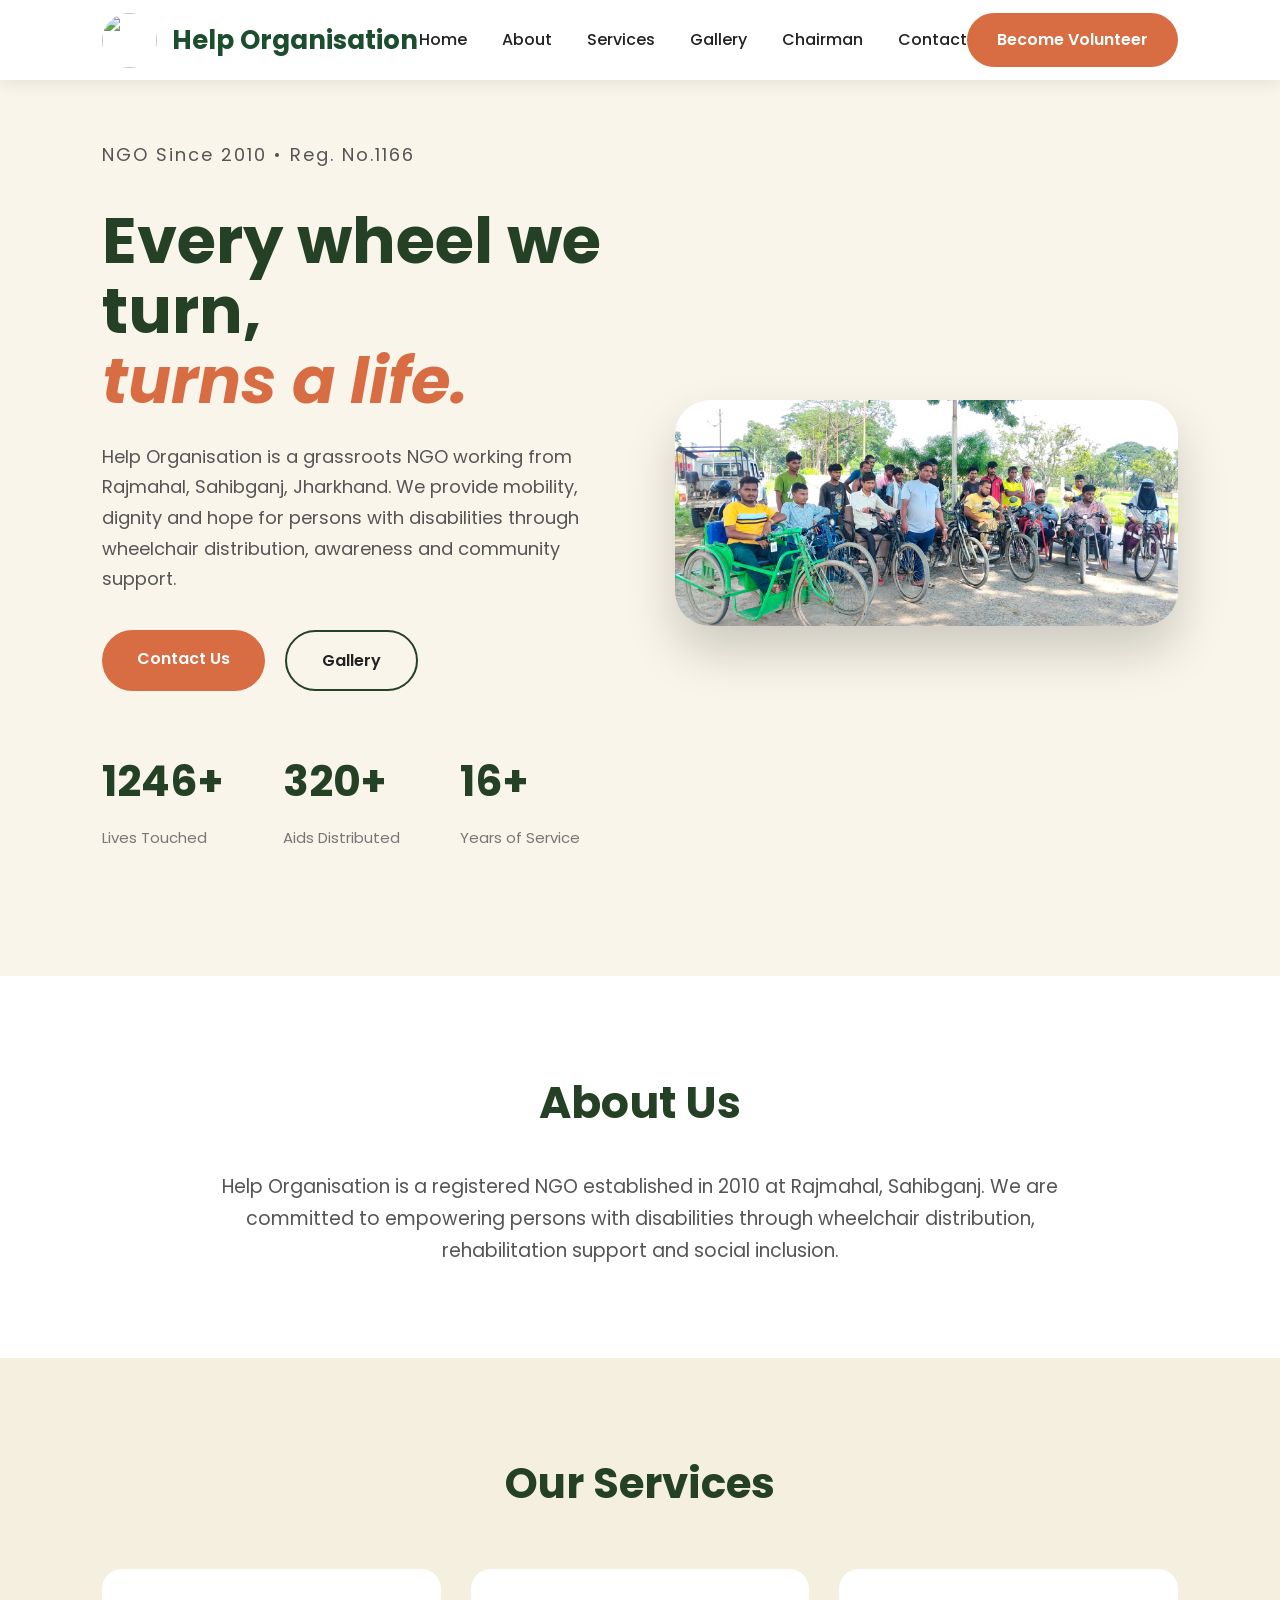
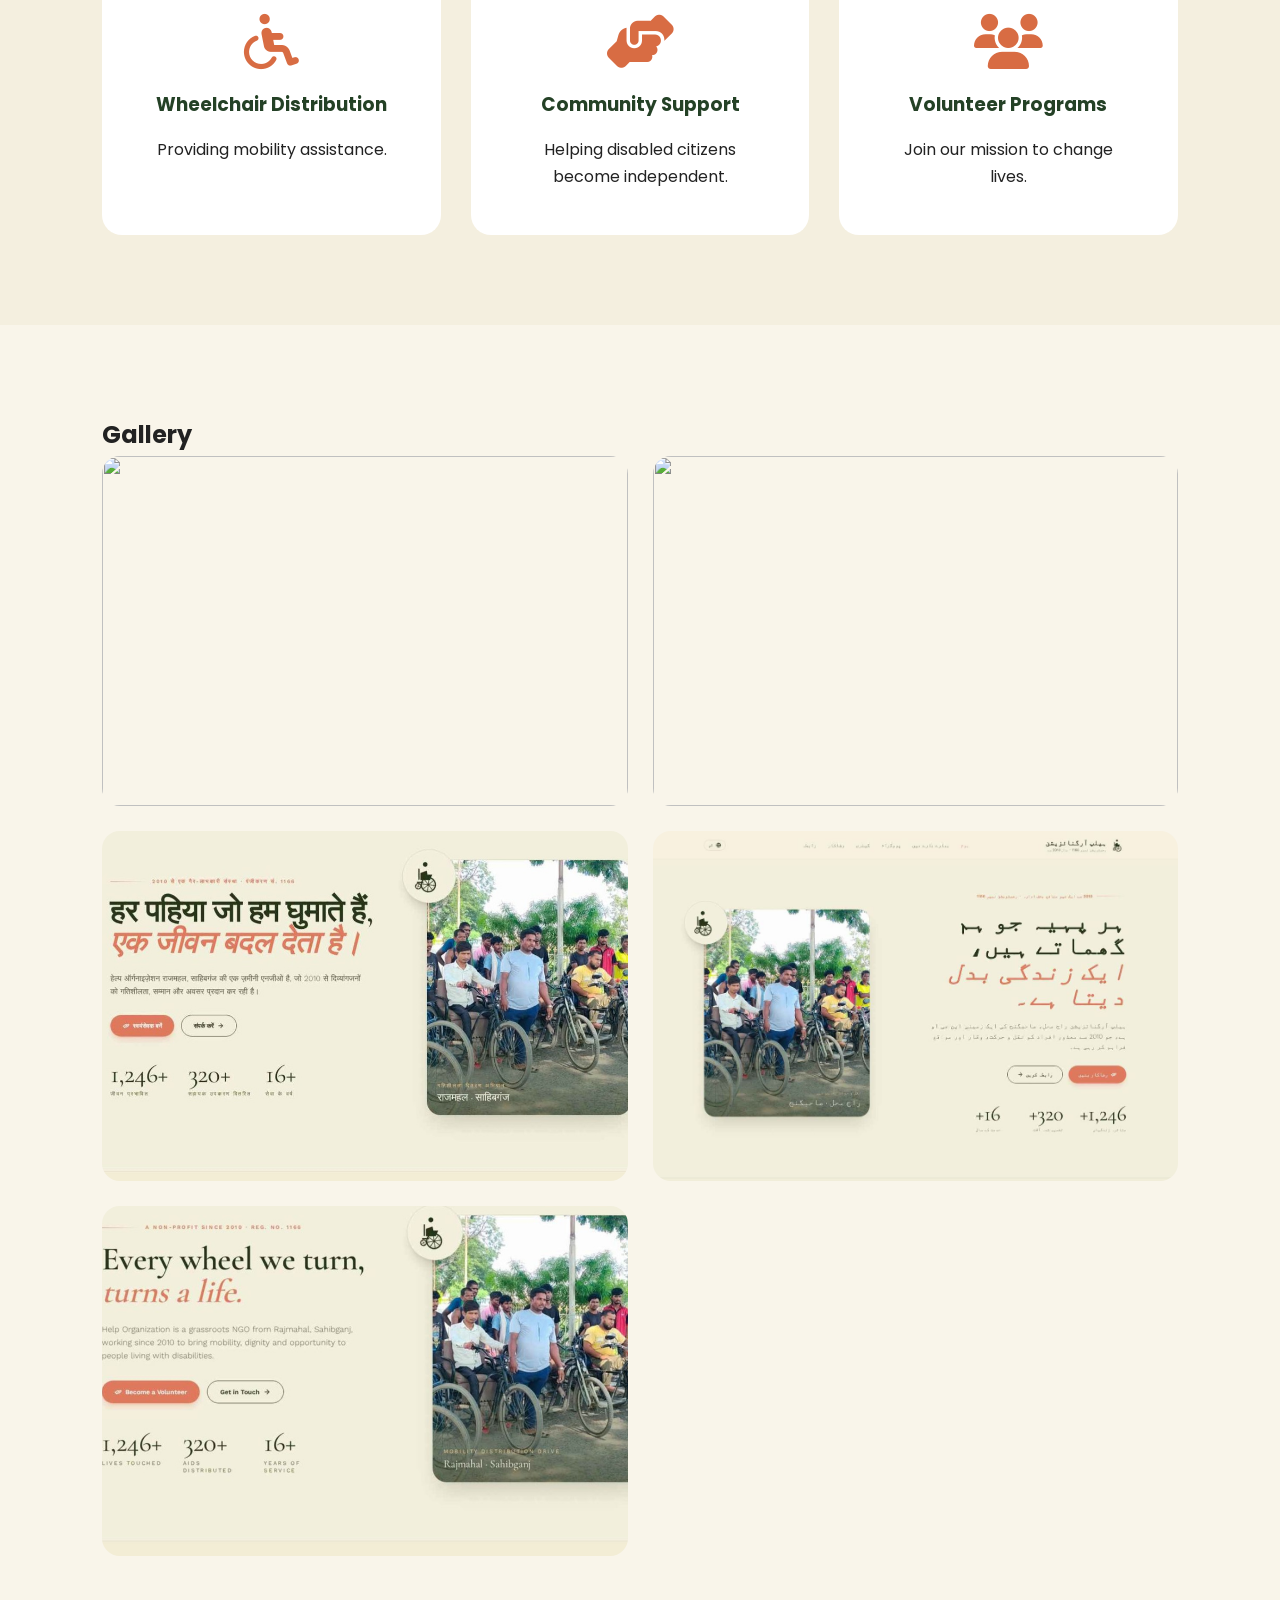
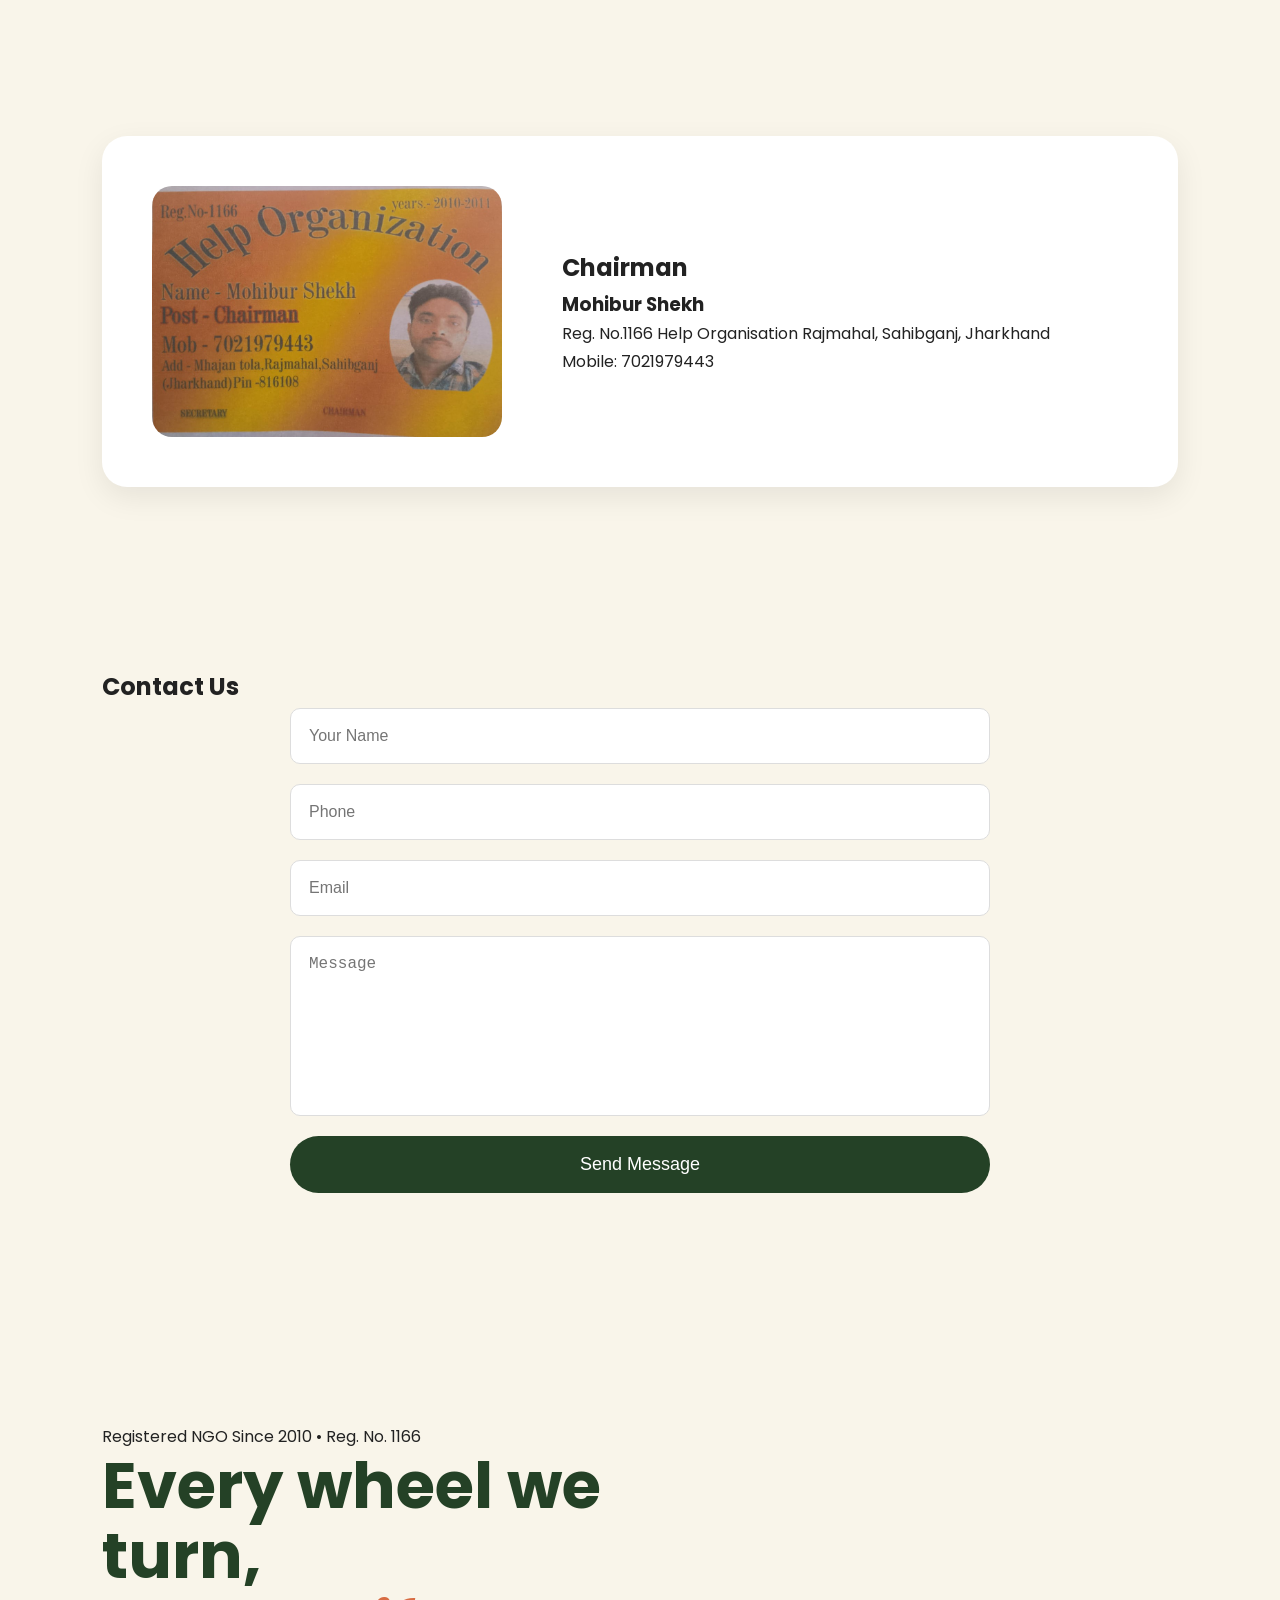
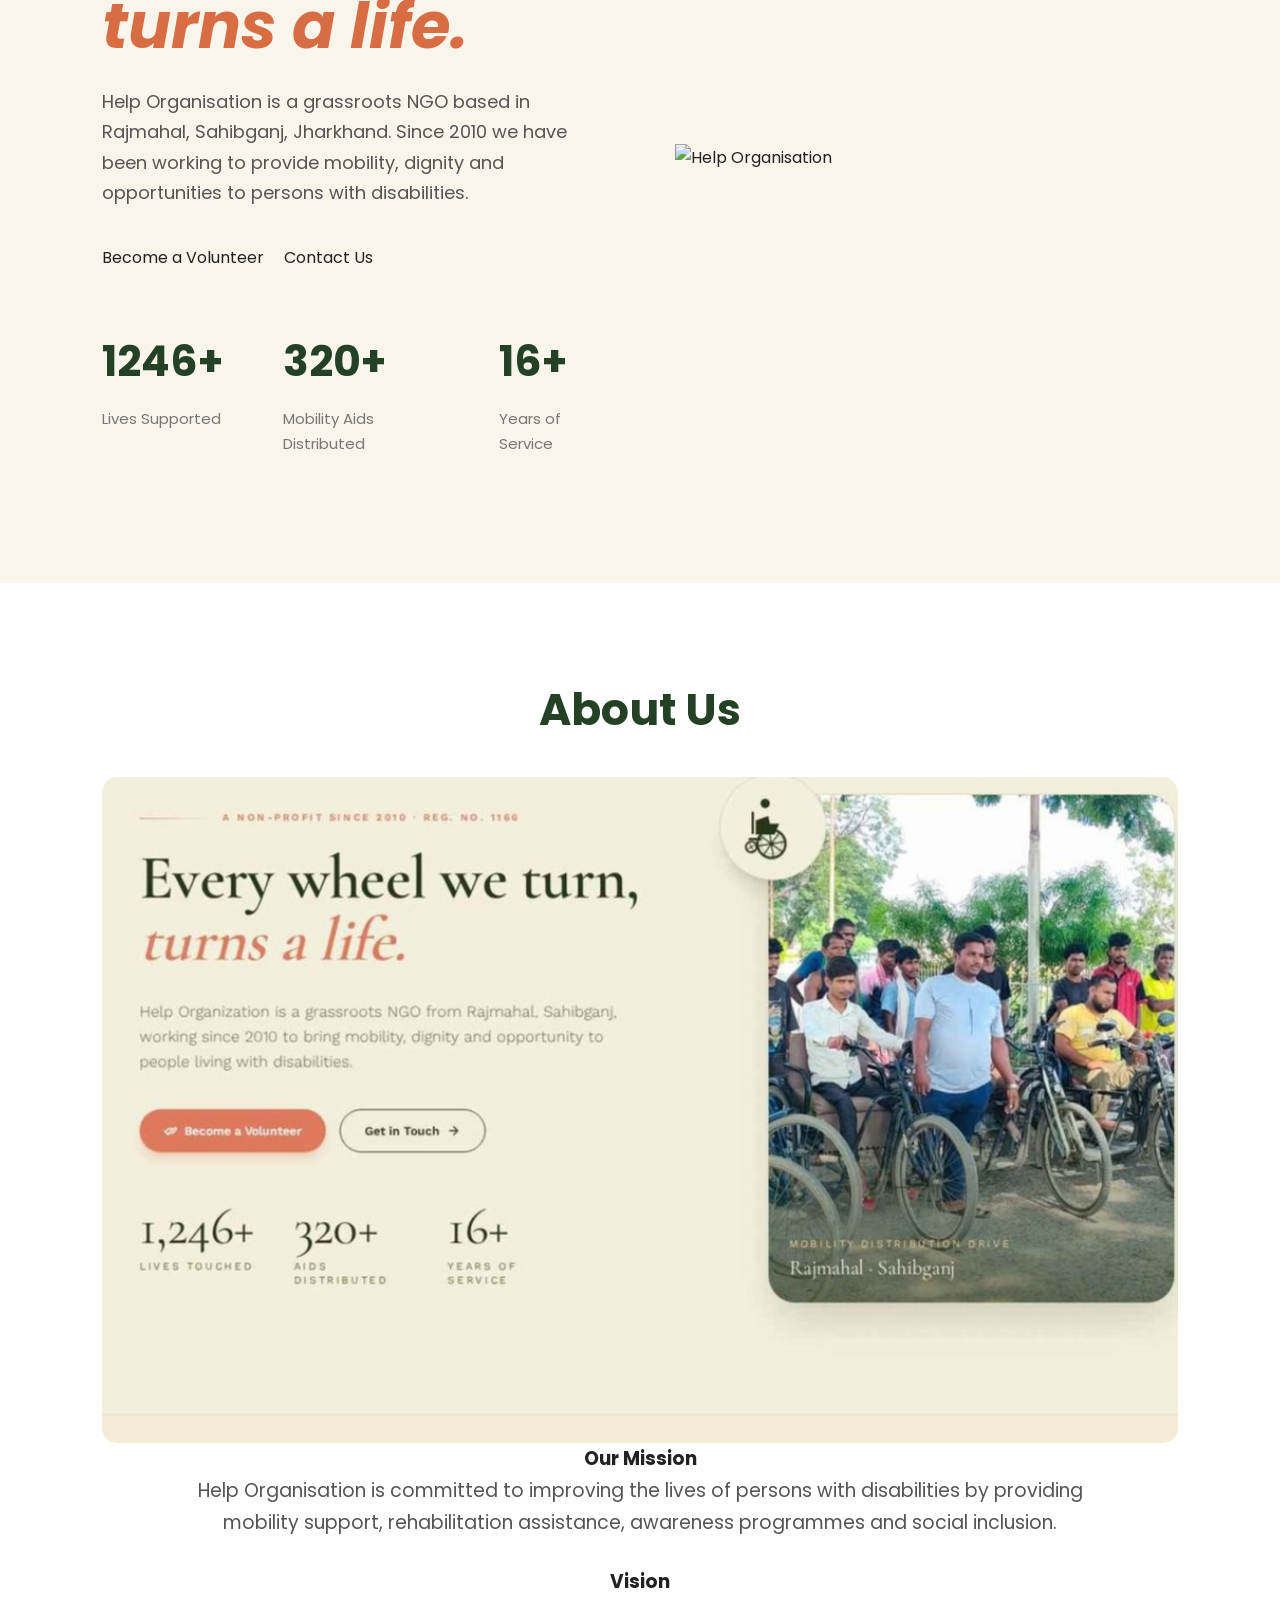
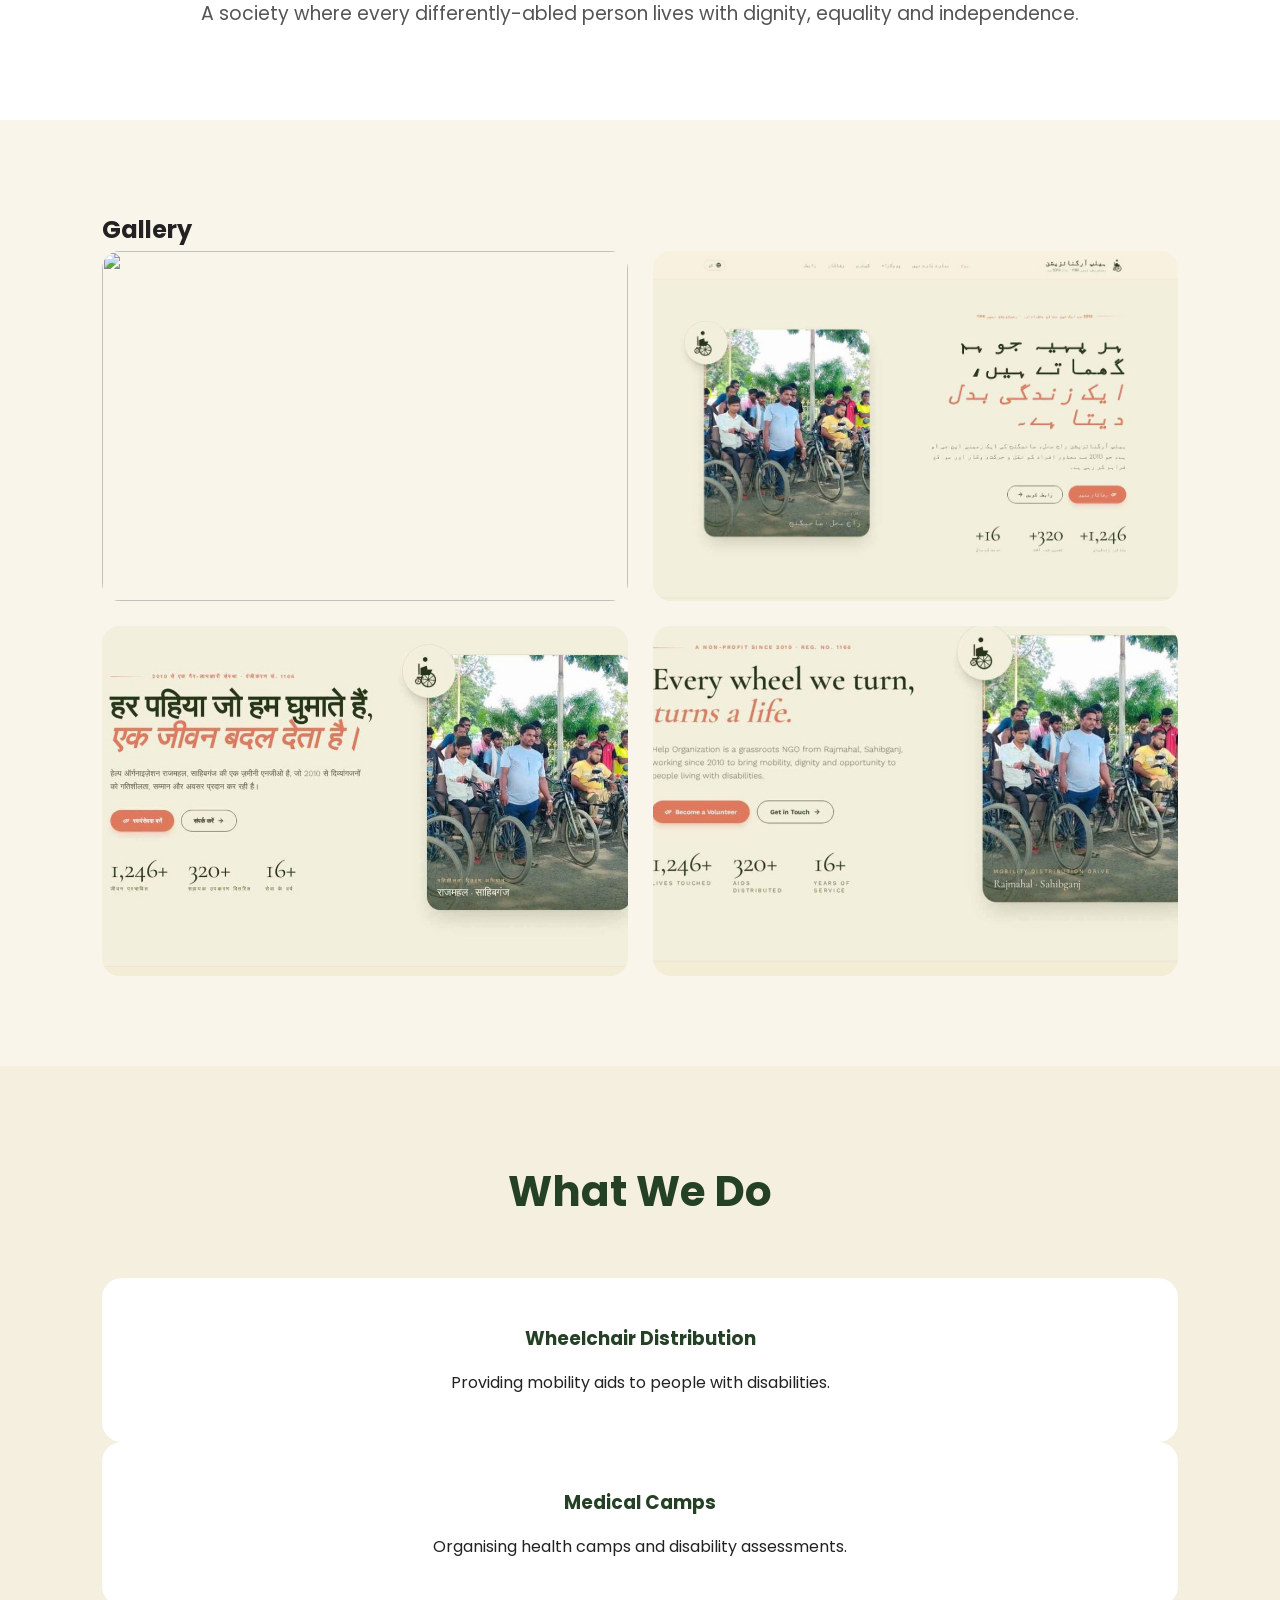
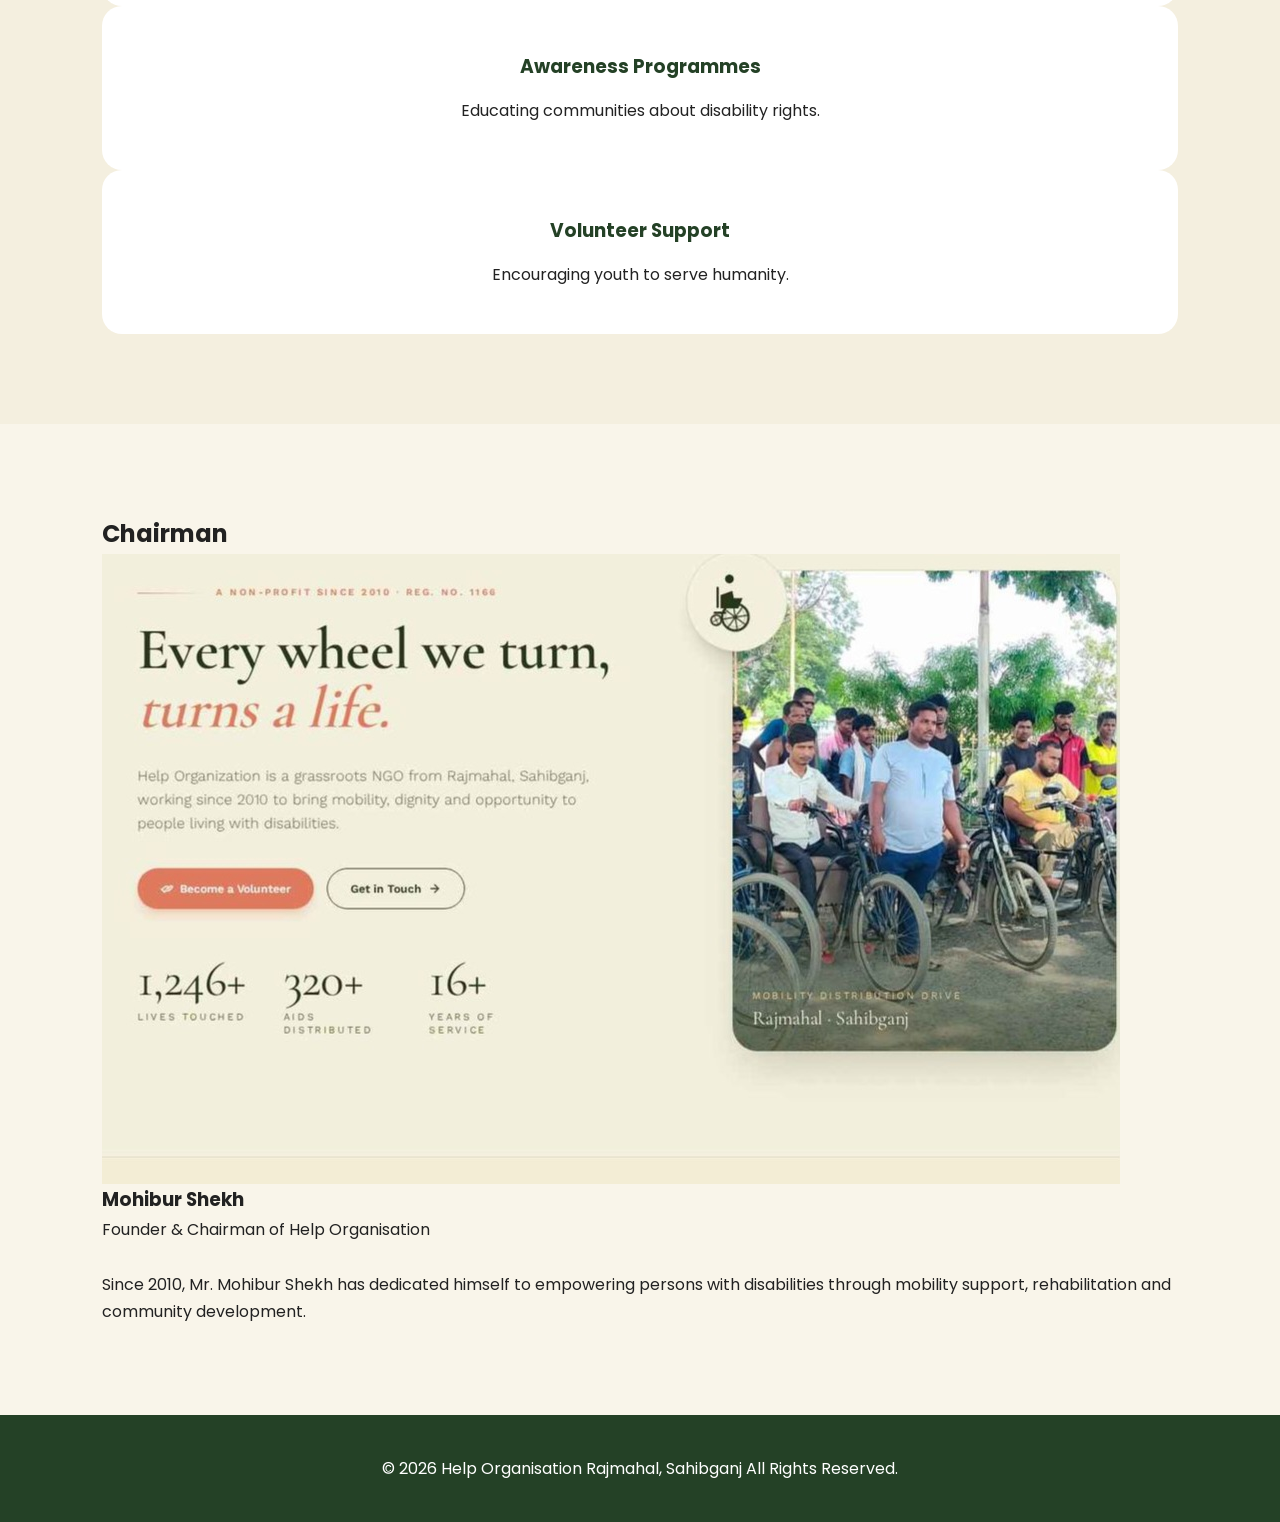
==== index.html @ b25d4f97 "Update index.html" ====
<!DOCTYPE html>
<html lang="en">
<head>
<meta charset="UTF-8">
<meta name="viewport" content="width=device-width, initial-scale=1.0">
<title>Help Organisation | Rajmahal, Sahibganj</title>

<link rel="stylesheet" href="style.css">

<link rel="preconnect" href="https://fonts.googleapis.com">
<link rel="preconnect" href="https://fonts.gstatic.com" crossorigin>

<link href="https://fonts.googleapis.com/css2?family=Poppins:wght@300;400;500;600;700;800&display=swap" rel="stylesheet">

<link rel="stylesheet"
href="https://cdnjs.cloudflare.com/ajax/libs/font-awesome/6.5.2/css/all.min.css">

</head>

<body>

<header>

<div class="logo">

<img src="logo.png">

<h2>Help <span>Organisation</span></h2>

</div>

<nav>

<a href="#home">Home</a>

<a href="#about">About</a>

<a href="#services">Services</a>

<a href="#gallery">Gallery</a>

<a href="#chairman">Chairman</a>

<a href="#contact">Contact</a>

</nav>

<a class="donate">Become Volunteer</a>

</header>

<section id="home" class="hero">

<div class="left">

<p class="small">NGO Since 2010 • Reg. No.1166</p>

<h1>

Every wheel we turn,<br>

<span>turns a life.</span>

</h1>

<p>

Help Organisation is a grassroots NGO working from Rajmahal,
Sahibganj, Jharkhand.

We provide mobility, dignity and hope for persons with disabilities
through wheelchair distribution, awareness and community support.

</p>

<div class="buttons">

<a href="#contact" class="btn1">

Contact Us

</a>

<a href="#gallery" class="btn2">

Gallery

</a>

</div>

<div class="stats">

<div>

<h2>1246+</h2>

<p>Lives Touched</p>

</div>

<div>

<h2>320+</h2>

<p>Aids Distributed</p>

</div>

<div>

<h2>16+</h2>

<p>Years of Service</p>

</div>

</div>

</div>

<div class="right">

<img src="img-20260709-0000.jpg">

</div>

</section>

<section id="about">

<h2>About Us</h2>

<p>

Help Organisation is a registered NGO established in 2010 at Rajmahal,
Sahibganj.

We are committed to empowering persons with disabilities through
wheelchair distribution, rehabilitation support and social inclusion.

</p>

</section>

<section id="services">

<h2>Our Services</h2>

<div class="cards">

<div class="card">

<i class="fa-solid fa-wheelchair"></i>

<h3>Wheelchair Distribution</h3>

<p>

Providing mobility assistance.

</p>

</div>

<div class="card">

<i class="fa-solid fa-hands-helping"></i>

<h3>Community Support</h3>

<p>

Helping disabled citizens become independent.

</p>

</div>

<div class="card">

<i class="fa-solid fa-users"></i>

<h3>Volunteer Programs</h3>

<p>

Join our mission to change lives.

</p>

</div>

</div>

</section>

<section id="gallery">

<h2>Gallery</h2>

<div class="gallery">

<img src="wheelchair.jpg">

<img src="IMG-20260709-WA0000.jpg">

<img src="image-1.png.jpg">
    
    <img src="image-2.png.jpg">

<img src="image-3.png.jpg">

</div>

</section>

<section id="chairman">

<div class="chairman-box">

<img src="img-20260709-0001.jpg">

<div>

<h2>Chairman</h2>

<h3>Mohibur Shekh</h3>

<p>

Reg. No.1166

Help Organisation

Rajmahal,

Sahibganj,

Jharkhand

</p>

<p>

Mobile:

7021979443

</p>

</div>

</div>

</section>

<section id="contact">

<h2>Contact Us</h2>

<form>

<input placeholder="Your Name">

<input placeholder="Phone">

<input placeholder="Email">

<textarea placeholder="Message"></textarea>

<button>

Send Message

</button>

</form>

</section>




</html>
    <!-- HERO -->

    <section class="hero">



        <div class="hero-text">



            <div class="badge">

                Registered NGO Since 2010 • Reg. No. 1166

            </div>



            <h1>

                Every wheel we turn,<br>

                <span>turns a life.</span>

            </h1>



            <p>

                Help Organisation is a grassroots NGO based in

                Rajmahal, Sahibganj, Jharkhand.

                Since 2010 we have been working to provide mobility,

                dignity and opportunities to persons with disabilities.

            </p>



            <div class="buttons">



                <a href="#volunteer" class="btn">

                    Become a Volunteer

                </a>



                <a href="#contact" class="btn outline">

                    Contact Us

                </a>



            </div>



            <div class="stats">



                <div class="stat">

                    <h2>1246+</h2>

                    <p>Lives Supported</p>

                </div>



                <div class="stat">

                    <h2>320+</h2>

                    <p>Mobility Aids Distributed</p>

                </div>



                <div class="stat">

                    <h2>16+</h2>

                    <p>Years of Service</p>

                </div>



            </div>



        </div>



        <div class="hero-image">



            <img src="img-20260709-00001.jpg"

                 alt="Help Organisation">



        </div>



    </section>





    <!-- ABOUT -->



    <section id="about" class="section">



        <h2 class="section-title">About Us</h2>



        <div class="about-grid">



            <div>



                <img src="image-3.png.jpg"

                     alt="Chairman"

                     style="width:100%;border-radius:15px;">



            </div>



            <div>



                <h3>Our Mission</h3>



                <p>



                    Help Organisation is committed to improving the lives

                    of persons with disabilities by providing mobility

                    support, rehabilitation assistance, awareness

                    programmes and social inclusion.



                </p>



                <br>



                <h3>Vision</h3>



                <p>



                    A society where every differently-abled person lives

                    with dignity, equality and independence.



                </p>



            </div>



        </div>



    </section>





    <!-- GALLERY -->



    <section id="gallery" class="section">



        <h2 class="section-title">

            Gallery

        </h2>



        <div class="gallery">



            <img src="img-20260709-00001.jpg">



            <img src="image-2.png.jpg">



            <img src="image-1.png.jpg">



            <img src="image-3.png.jpg">



        </div>



    </section>





    <!-- SERVICES -->



    <section id="services" class="section services">



        <h2 class="section-title">

            What We Do

        </h2>



        <div class="service-grid">



            <div class="card">



                <h3>Wheelchair Distribution</h3>



                <p>

                    Providing mobility aids to people with disabilities.

                </p>



            </div>



            <div class="card">



                <h3>Medical Camps</h3>



                <p>

                    Organising health camps and disability assessments.

                </p>



            </div>



            <div class="card">



                <h3>Awareness Programmes</h3>



                <p>

                    Educating communities about disability rights.

                </p>



            </div>



            <div class="card">



                <h3>Volunteer Support</h3>



                <p>

                    Encouraging youth to serve humanity.

                </p>



            </div>



        </div>



    </section>





    <!-- CHAIRMAN -->



    <section class="section">



        <h2 class="section-title">

            Chairman

        </h2>



        <div class="chairman">



            <img src="image-3.png.jpg">



            <div>



                <h3>

                    Mohibur Shekh

                </h3>



                <p>



                    Founder & Chairman of Help Organisation



                </p>



                <br>



                <p>



                    Since 2010, Mr. Mohibur Shekh has dedicated himself

                    to empowering persons with disabilities through

                    mobility support, rehabilitation and community

                    development.



                </p>



            </div>



        </div>



      </section>

<footer>

<p>

© 2026 Help Organisation

Rajmahal, Sahibganj

All Rights Reserved.

</p>

</footer>

<script src="script.js"></script>

</body>

</html>
---- style.css ----
/*==============================
HELP ORGANISATION
Responsive NGO Website
===============================*/

*{
margin:0;
padding:0;
box-sizing:border-box;
scroll-behavior:smooth;
}

body{
font-family:'Poppins',sans-serif;
background:#f9f5ea;
color:#222;
line-height:1.7;
overflow-x:hidden;
}

img{
max-width:100%;
display:block;
}

a{
text-decoration:none;
color:inherit;
}

section{
padding:90px 8%;
}

header{
position:fixed;
top:0;
left:0;
width:100%;
height:80px;
background:#fff;
display:flex;
justify-content:space-between;
align-items:center;
padding:0 8%;
box-shadow:0 4px 20px rgba(0,0,0,.08);
z-index:999;
}

.logo{
display:flex;
align-items:center;
gap:15px;
}

.logo img{
width:55px;
height:55px;
border-radius:50%;
}

.logo h2{
font-size:26px;
color:#1d4d2f;
font-weight:700;
}

nav{
display:flex;
gap:35px;
}

nav a{
font-weight:500;
transition:.3s;
}

nav a:hover{
color:#d86c43;
}

.donate{
background:#d86c43;
padding:13px 30px;
border-radius:50px;
color:white;
font-weight:600;
cursor:pointer;
transition:.3s;
}

.donate:hover{
transform:translateY(-3px);
box-shadow:0 10px 25px rgba(216,108,67,.35);
}

.hero{
padding-top:140px;
display:grid;
grid-template-columns:1fr 1fr;
align-items:center;
gap:70px;
min-height:100vh;
}

.small{
color:#8c6c3c;
letter-spacing:2px;
font-size:13px;
margin-bottom:20px;
}

.hero h1{
font-size:64px;
line-height:1.1;
color:#244126;
margin-bottom:25px;
}

.hero h1 span{
color:#d86c43;
font-style:italic;
}

.hero p{
font-size:18px;
color:#555;
margin-bottom:35px;
}

.buttons{
display:flex;
gap:20px;
margin-bottom:55px;
}

.btn1{
background:#d86c43;
padding:15px 35px;
color:white;
border-radius:50px;
font-weight:600;
transition:.3s;
}

.btn2{
padding:15px 35px;
border:2px solid #244126;
border-radius:50px;
font-weight:600;
transition:.3s;
}

.btn1:hover,
.btn2:hover{
transform:translateY(-4px);
}

.stats{
display:flex;
gap:60px;
}

.stats h2{
font-size:42px;
color:#244126;
}

.stats p{
font-size:15px;
margin-top:8px;
color:#777;
}

.right img{
width:100%;
border-radius:35px;
box-shadow:0 25px 50px rgba(0,0,0,.18);
}

#about{
background:white;
text-align:center;
}

#about h2{
font-size:44px;
margin-bottom:30px;
color:#244126;
}

#about p{
max-width:900px;
margin:auto;
font-size:19px;
color:#555;
}

#services{
background:#f4efdf;
}

#services h2{
text-align:center;
font-size:42px;
margin-bottom:50px;
color:#244126;
}

.cards{
display:grid;
grid-template-columns:repeat(3,1fr);
gap:30px;
}

.card{
background:white;
padding:45px;
border-radius:20px;
text-align:center;
transition:.4s;
}

.card:hover{
transform:translateY(-10px);
box-shadow:0 20px 40px rgba(0,0,0,.1);
}

.card i{
font-size:55px;
color:#d86c43;
margin-bottom:20px;
}

.card h3{
margin-bottom:15px;
color:#244126;
}

.gallery{
display:grid;
grid-template-columns:repeat(2,1fr);
gap:25px;
}

.gallery img{
width:100%;
height:350px;
object-fit:cover;
border-radius:18px;
transition:.4s;
cursor:pointer;
}

.gallery img:hover{
transform:scale(1.04);
}

.chairman-box{
display:grid;
grid-template-columns:350px 1fr;
gap:60px;
align-items:center;
background:white;
padding:50px;
border-radius:25px;
box-shadow:0 10px 30px rgba(0,0,0,.08);
}

.chairman-box img{
border-radius:20px;
}

form{
max-width:700px;
margin:auto;
display:flex;
flex-direction:column;
gap:20px;
}

input,
textarea{
padding:18px;
border:1px solid #ddd;
border-radius:10px;
font-size:16px;
}

textarea{
height:180px;
resize:none;
}

button{
padding:18px;
background:#244126;
color:white;
border:none;
border-radius:50px;
font-size:18px;
cursor:pointer;
transition:.3s;
}

button:hover{
background:#d86c43;
}

footer{
background:#244126;
padding:40px;
text-align:center;
color:white;
}
/* ==========================================

   RESPONSIVE DESIGN

========================================== */



/* Large Desktop */

@media (min-width:1400px){



.hero,

.section{

max-width:1400px;

margin:auto;

}



.hero h1{

font-size:72px;

}



.gallery{

grid-template-columns:repeat(4,1fr);

}



}



/* Laptop */



@media (max-width:1200px){



header{

padding:0 5%;

}



section{

padding:80px 5%;

}



.hero{

grid-template-columns:1fr 1fr;

gap:40px;

}



.hero h1{

font-size:52px;

}



.cards{

grid-template-columns:repeat(2,1fr);

}



.gallery{

grid-template-columns:repeat(2,1fr);

}



.stats{

gap:35px;

}



}



/* Tablet */



@media (max-width:992px){



header{

padding:15px 30px;

flex-wrap:wrap;

height:auto;

}



nav{

width:100%;

justify-content:center;

margin-top:15px;

display:flex;

flex-wrap:wrap;

gap:20px;

}



.hero{

grid-template-columns:1fr;

text-align:center;

padding-top:180px;

}



.buttons{

justify-content:center;

}



.stats{

justify-content:center;

flex-wrap:wrap;

}



.right img{

max-width:650px;

margin:auto;

}



.cards{

grid-template-columns:repeat(2,1fr);

}



.gallery{

grid-template-columns:repeat(2,1fr);

}



.chairman-box{

grid-template-columns:1fr;

text-align:center;

}



.chairman-box img{

width:300px;

margin:auto;

}



}



/* Mobile */



@media (max-width:768px){



.logo h2{

font-size:22px;

}



nav{

display:none;

}



.hero{

padding-top:120px;

}



.hero h1{

font-size:40px;

}



.hero p{

font-size:16px;

}



.buttons{

flex-direction:column;

}



.btn1,

.btn2{

width:100%;

text-align:center;

}



.stats{

flex-direction:column;

align-items:center;

gap:30px;

}



.cards{

grid-template-columns:1fr;

}



.gallery{

grid-template-columns:1fr;

}



.gallery img{

height:250px;

}



section{

padding:70px 20px;

}



#about h2,

#services h2,

#gallery h2,

#contact h2{

font-size:34px;

}



.card{

padding:30px;

}



}



/* Small Phones */



@media (max-width:480px){



.hero h1{

font-size:32px;

}



.logo img{

width:45px;

height:45px;

}



.logo h2{

font-size:18px;

}



.stats h2{

font-size:34px;

}



.card{

padding:25px;

}



.gallery img{

height:220px;

}



button{

font-size:16px;

padding:15px;

}



input,

textarea{

font-size:15px;

padding:15px;

}



footer{

font-size:14px;

}



}



/* Animations */



.card,

.gallery img,

.btn1,

.btn2,

button{



transition:all .35s ease;



}



.card:hover{



transform:translateY(-10px);



}



.gallery img:hover{



transform:scale(1.05);



box-shadow:0 15px 35px rgba(0,0,0,.2);



}



.btn1:hover,

.btn2:hover,

button:hover{



transform:translateY(-3px);



}



/* Smooth Fade */



.fade{



animation:fadeUp 1s ease;



}



@keyframes fadeUp{



0%{



opacity:0;



transform:translateY(40px);



}



100%{



opacity:1;



transform:translateY(0);



}



}



/* Scrollbar */



::-webkit-scrollbar{



width:10px;



}



::-webkit-scrollbar-thumb{



background:#d86c43;



border-radius:20px;



}



::-webkit-scrollbar-track{



background:#f5f5f5;



}
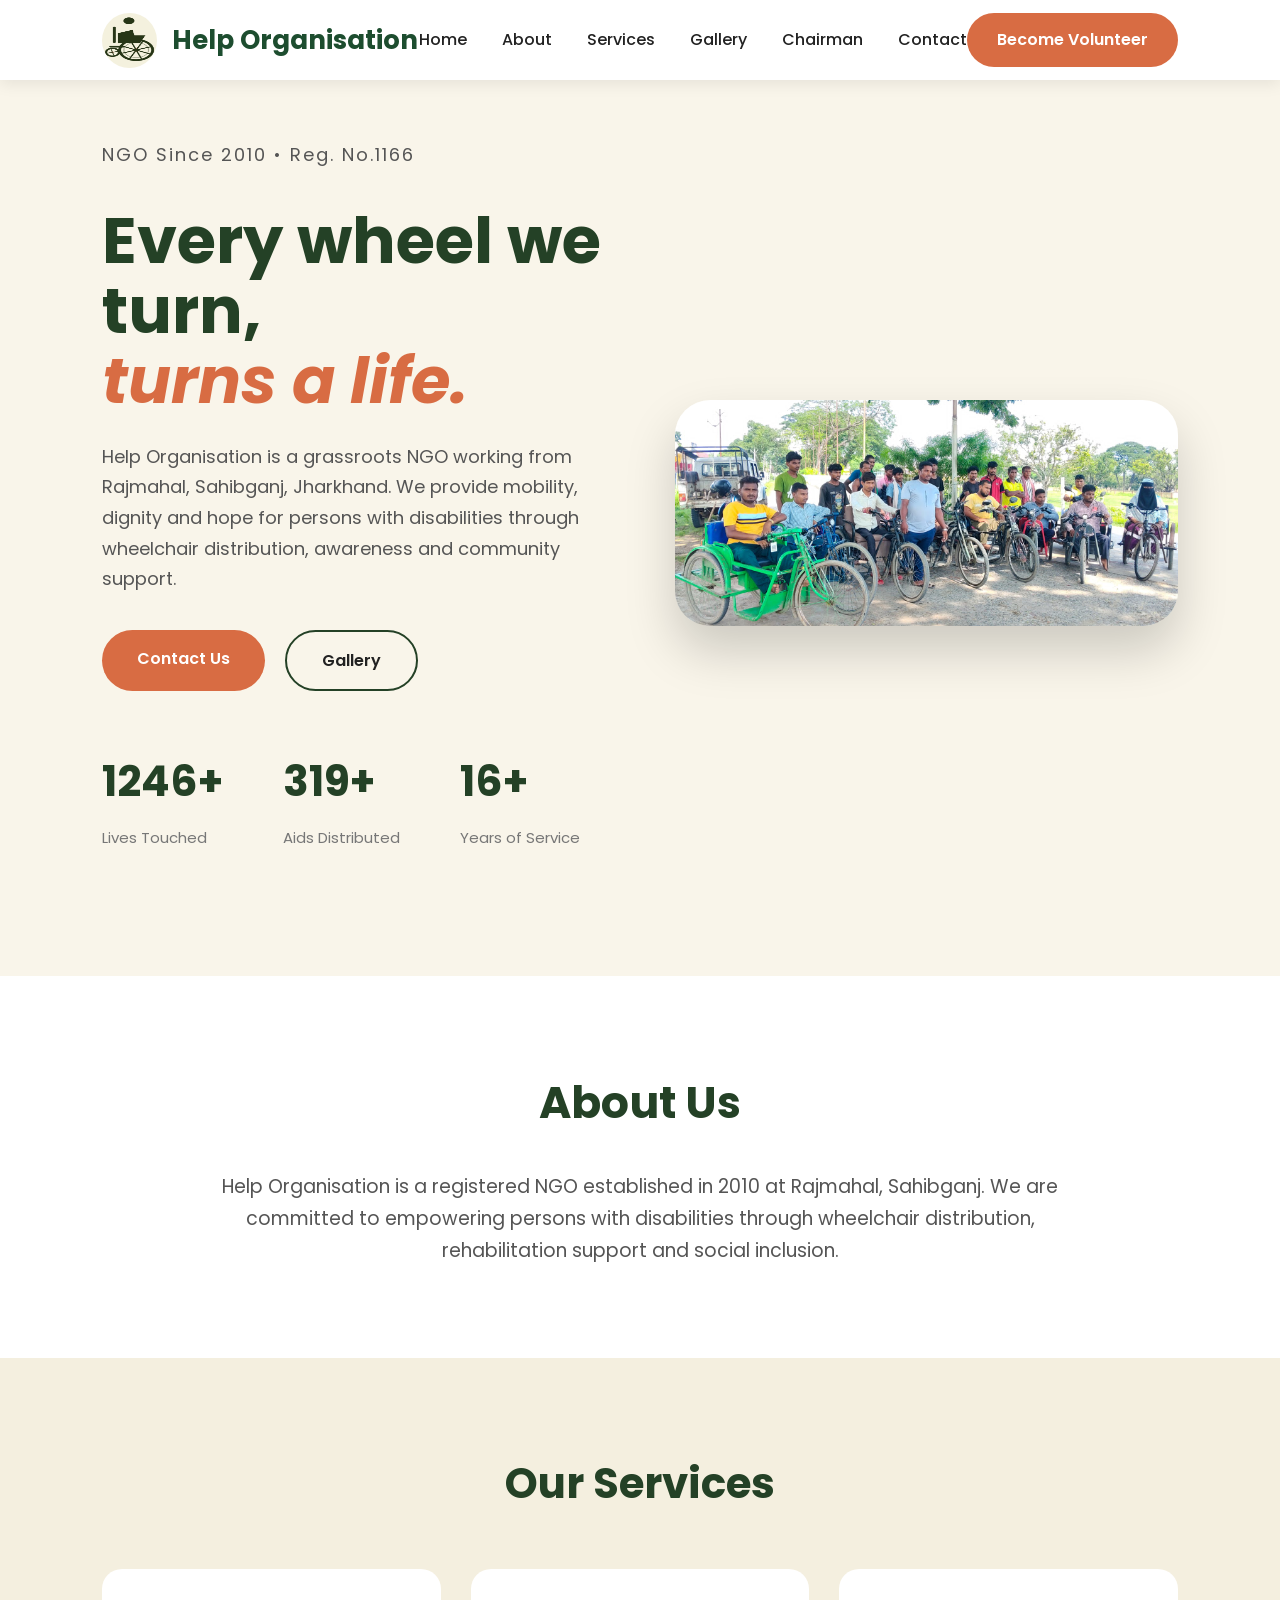
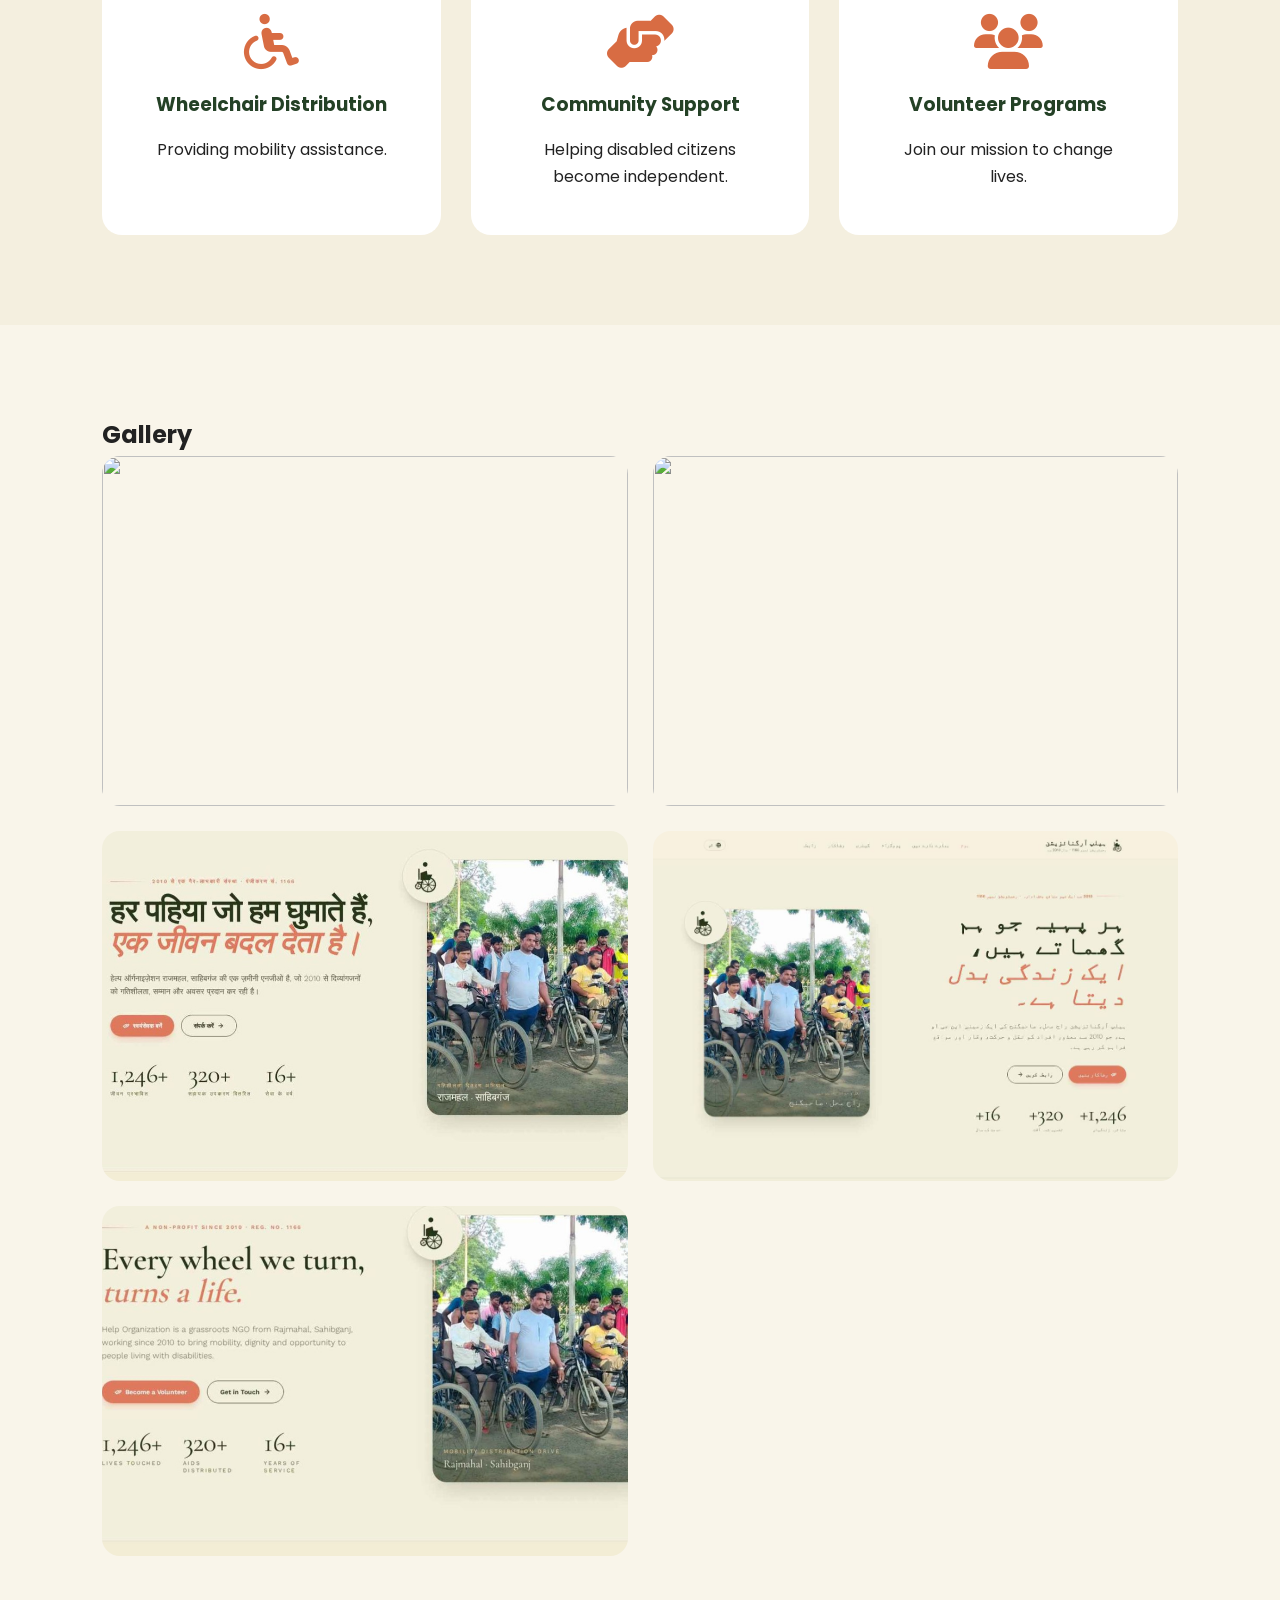
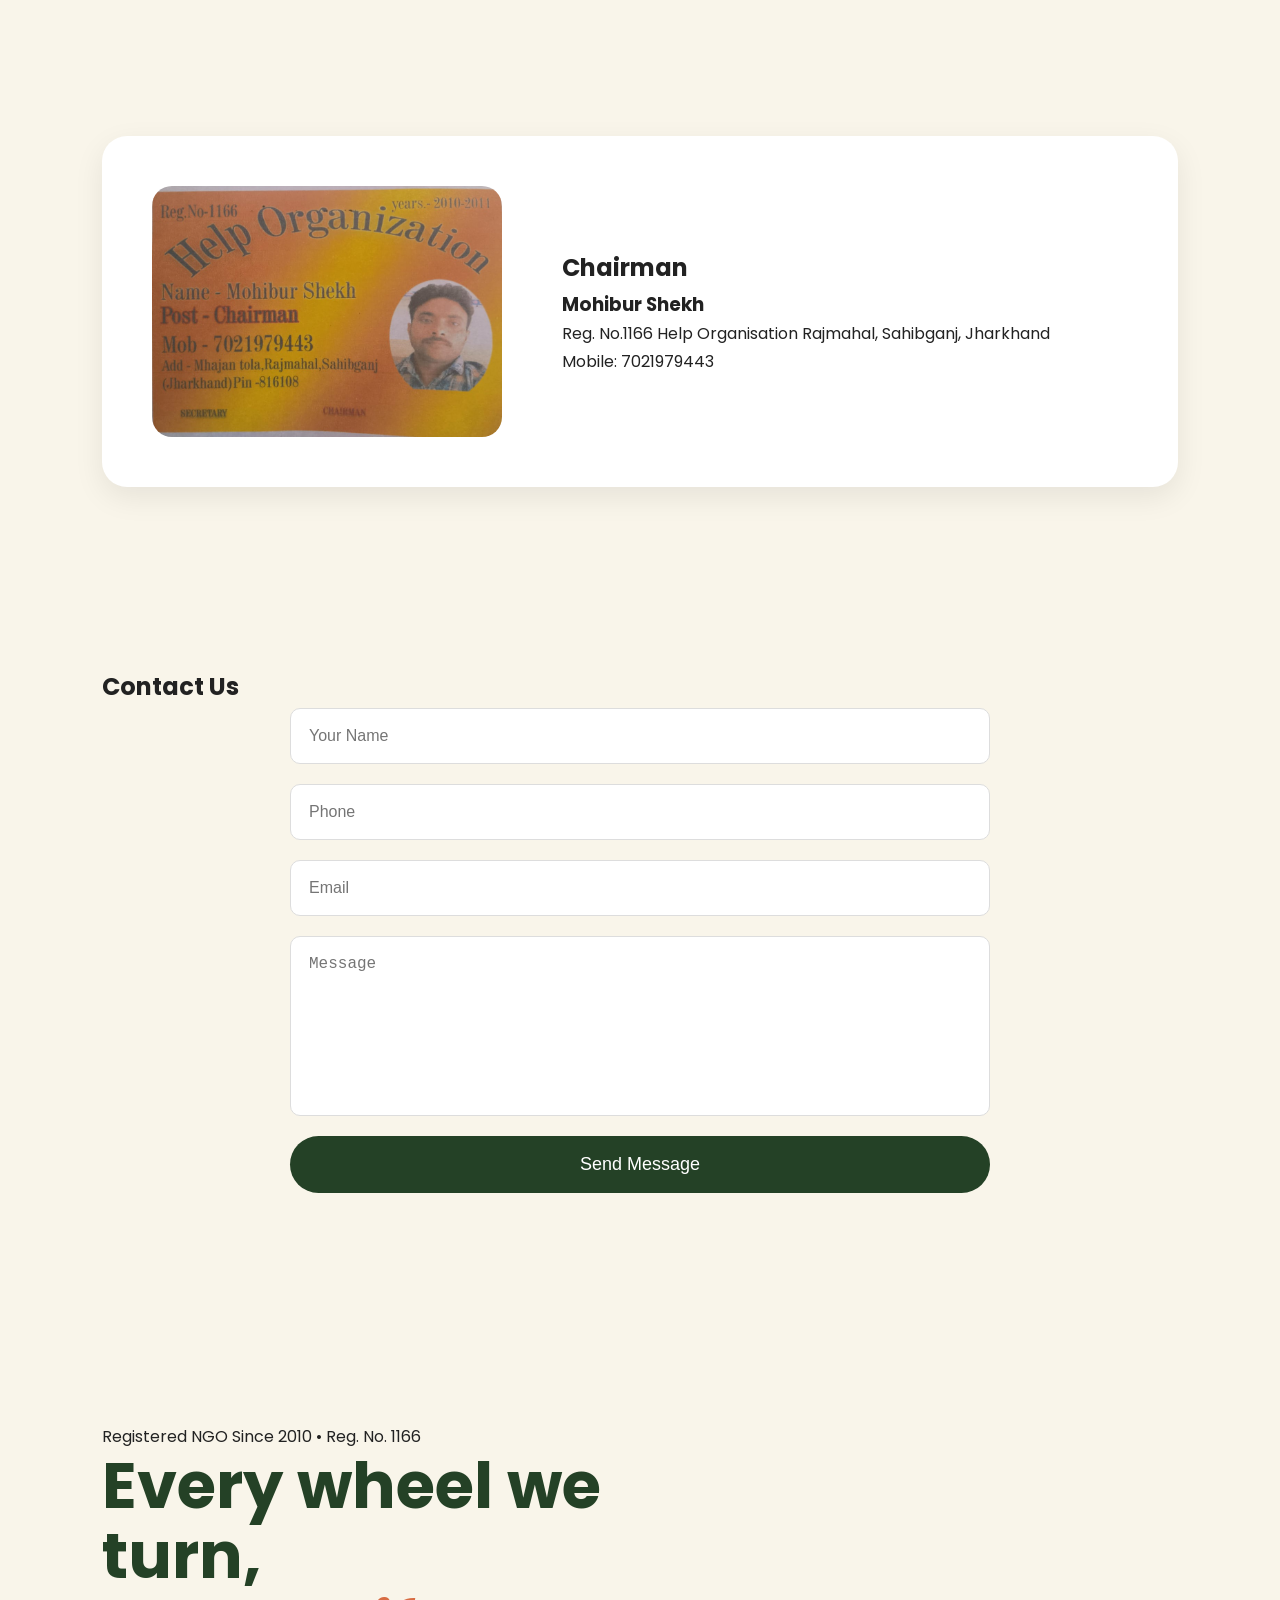
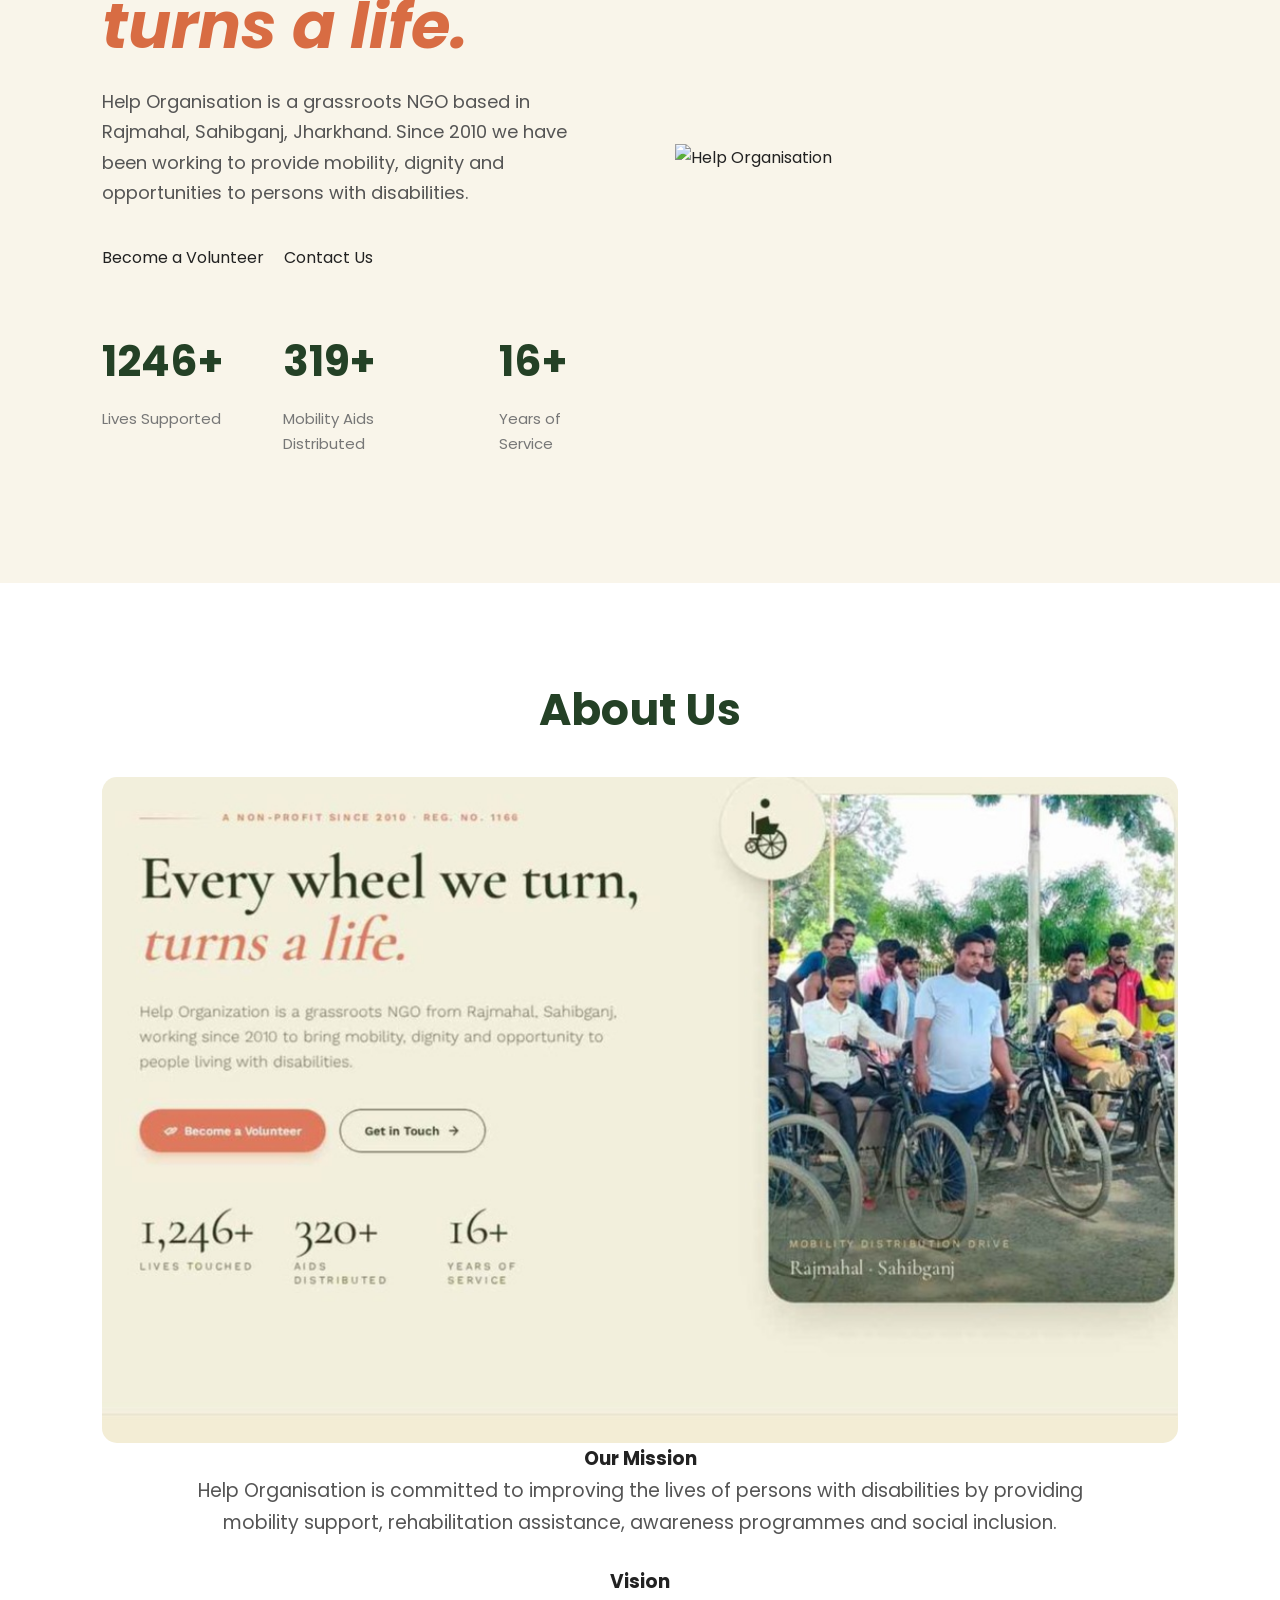
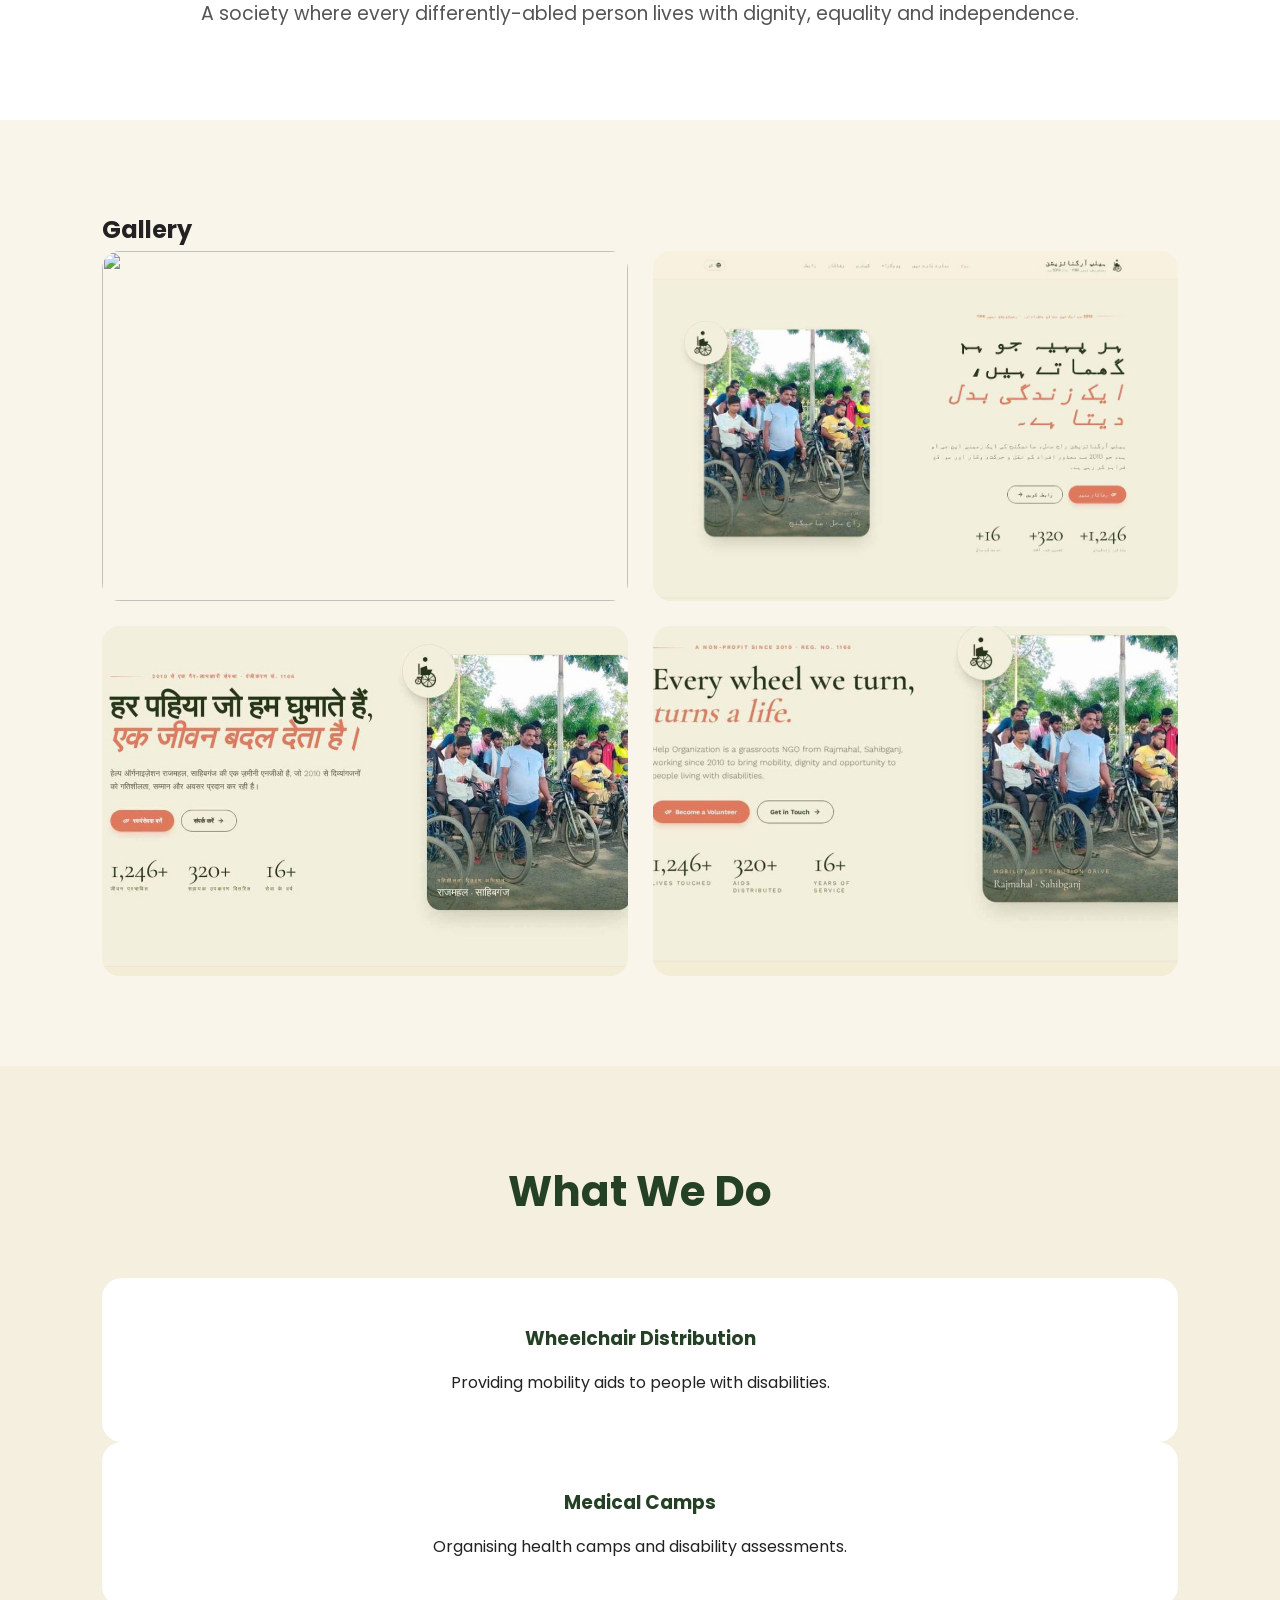
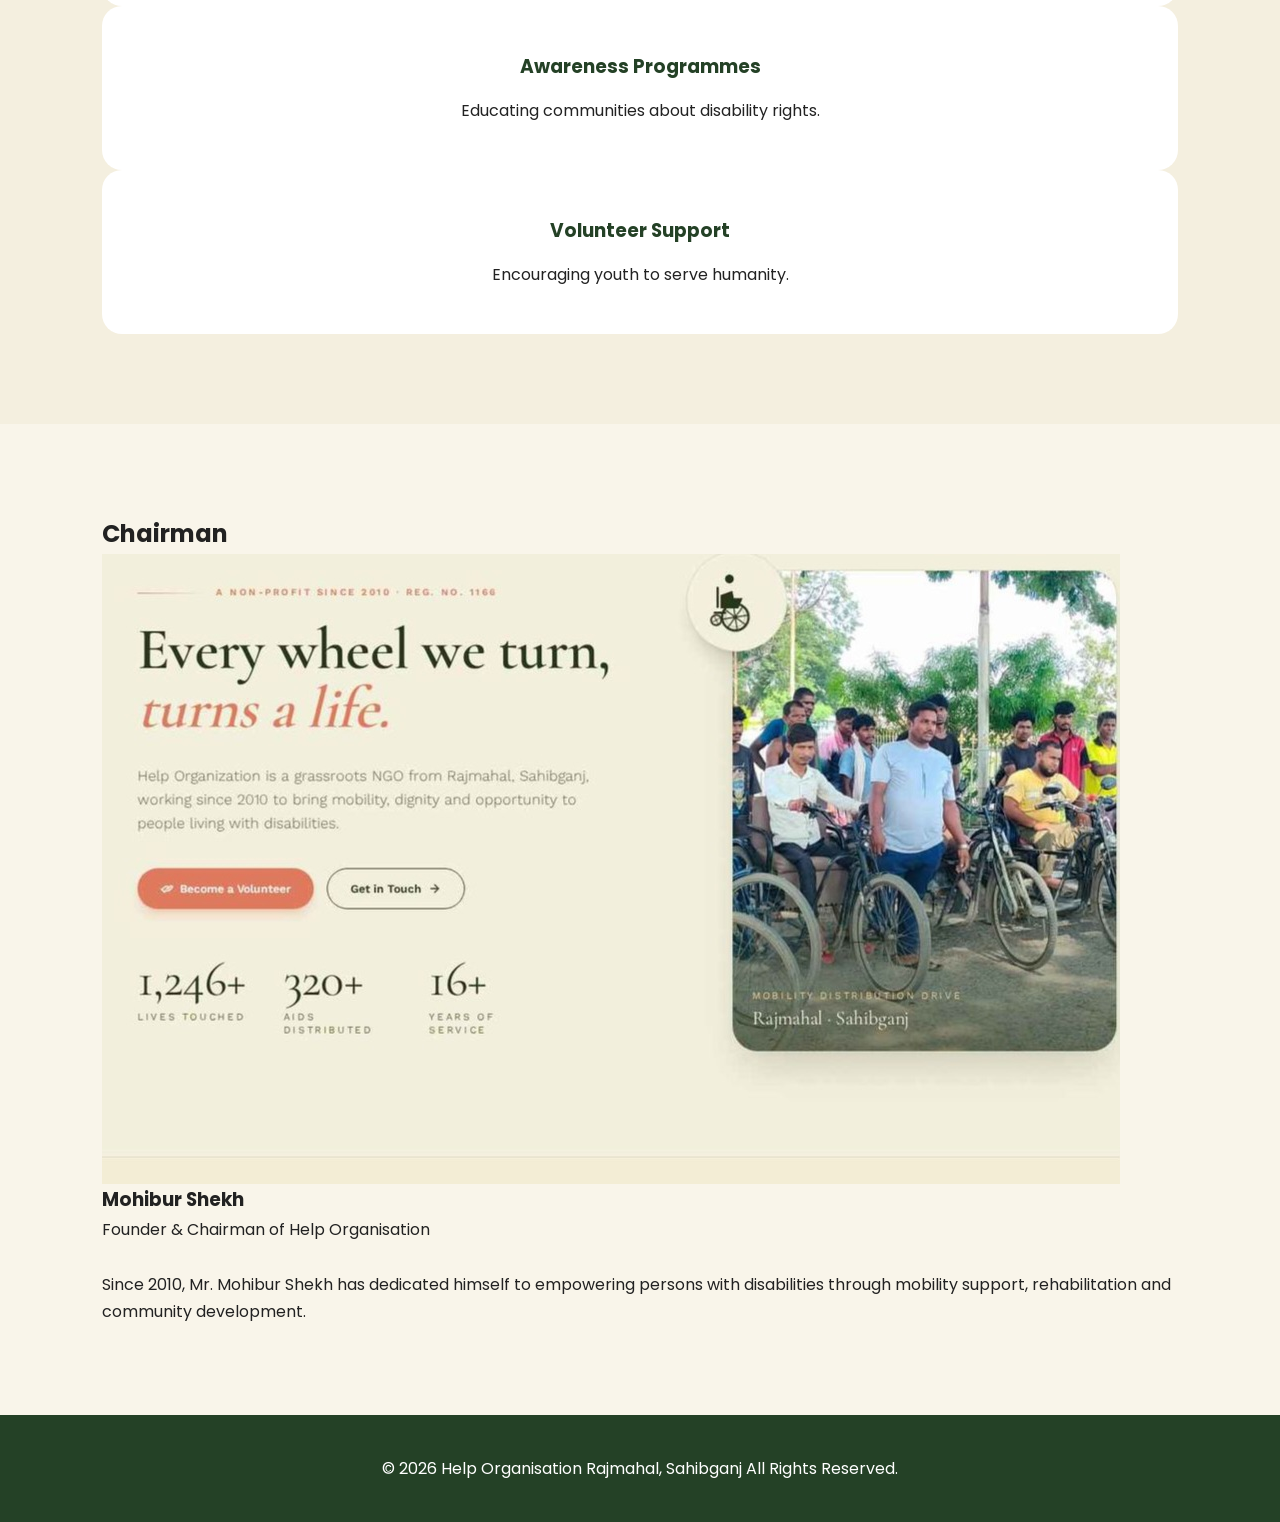
==== commit c0868081: "Fix HTML encoding issues in index.html" ====
--- a/index.html
+++ b/index.html
@@ -23,7 +23,7 @@
 
 <div class="logo">
 
-<img src="logo.png">
+<img src="logo.jpg">
 
 <h2>Help <span>Organisation</span></h2>
 
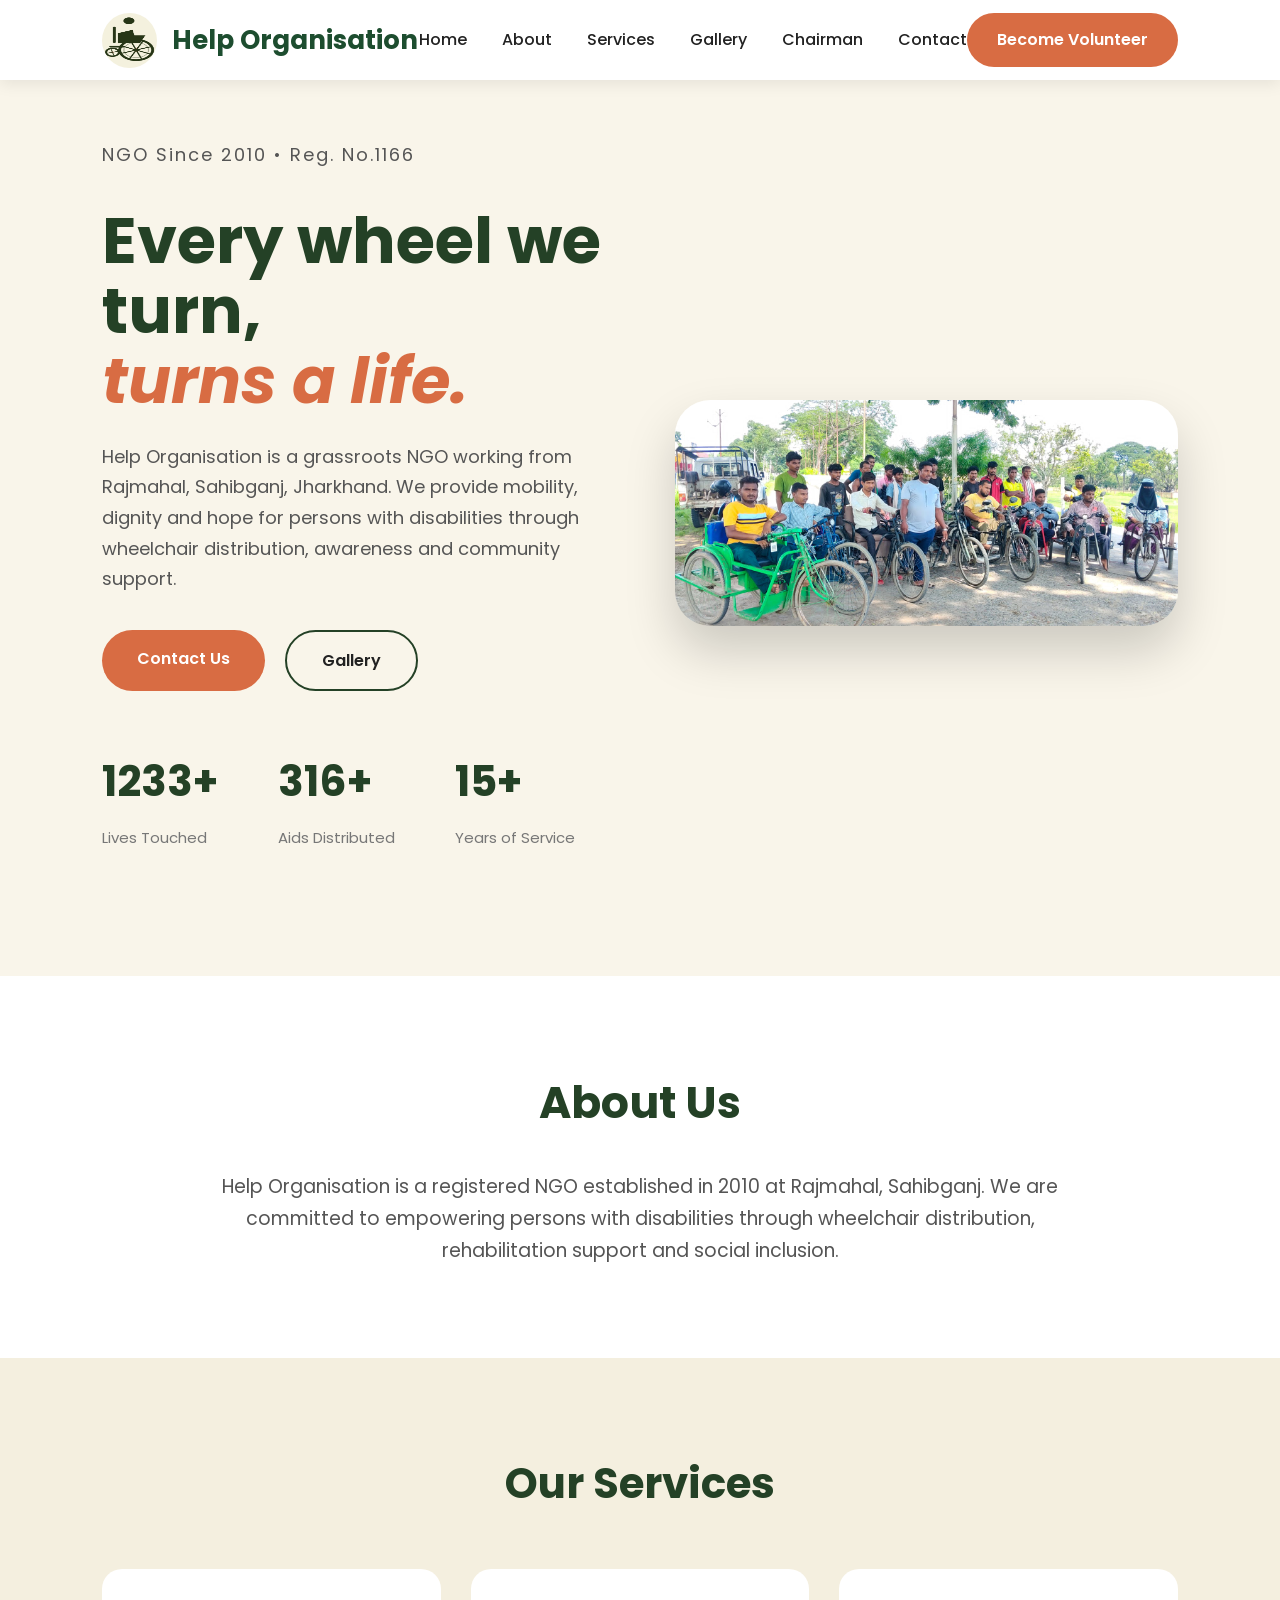
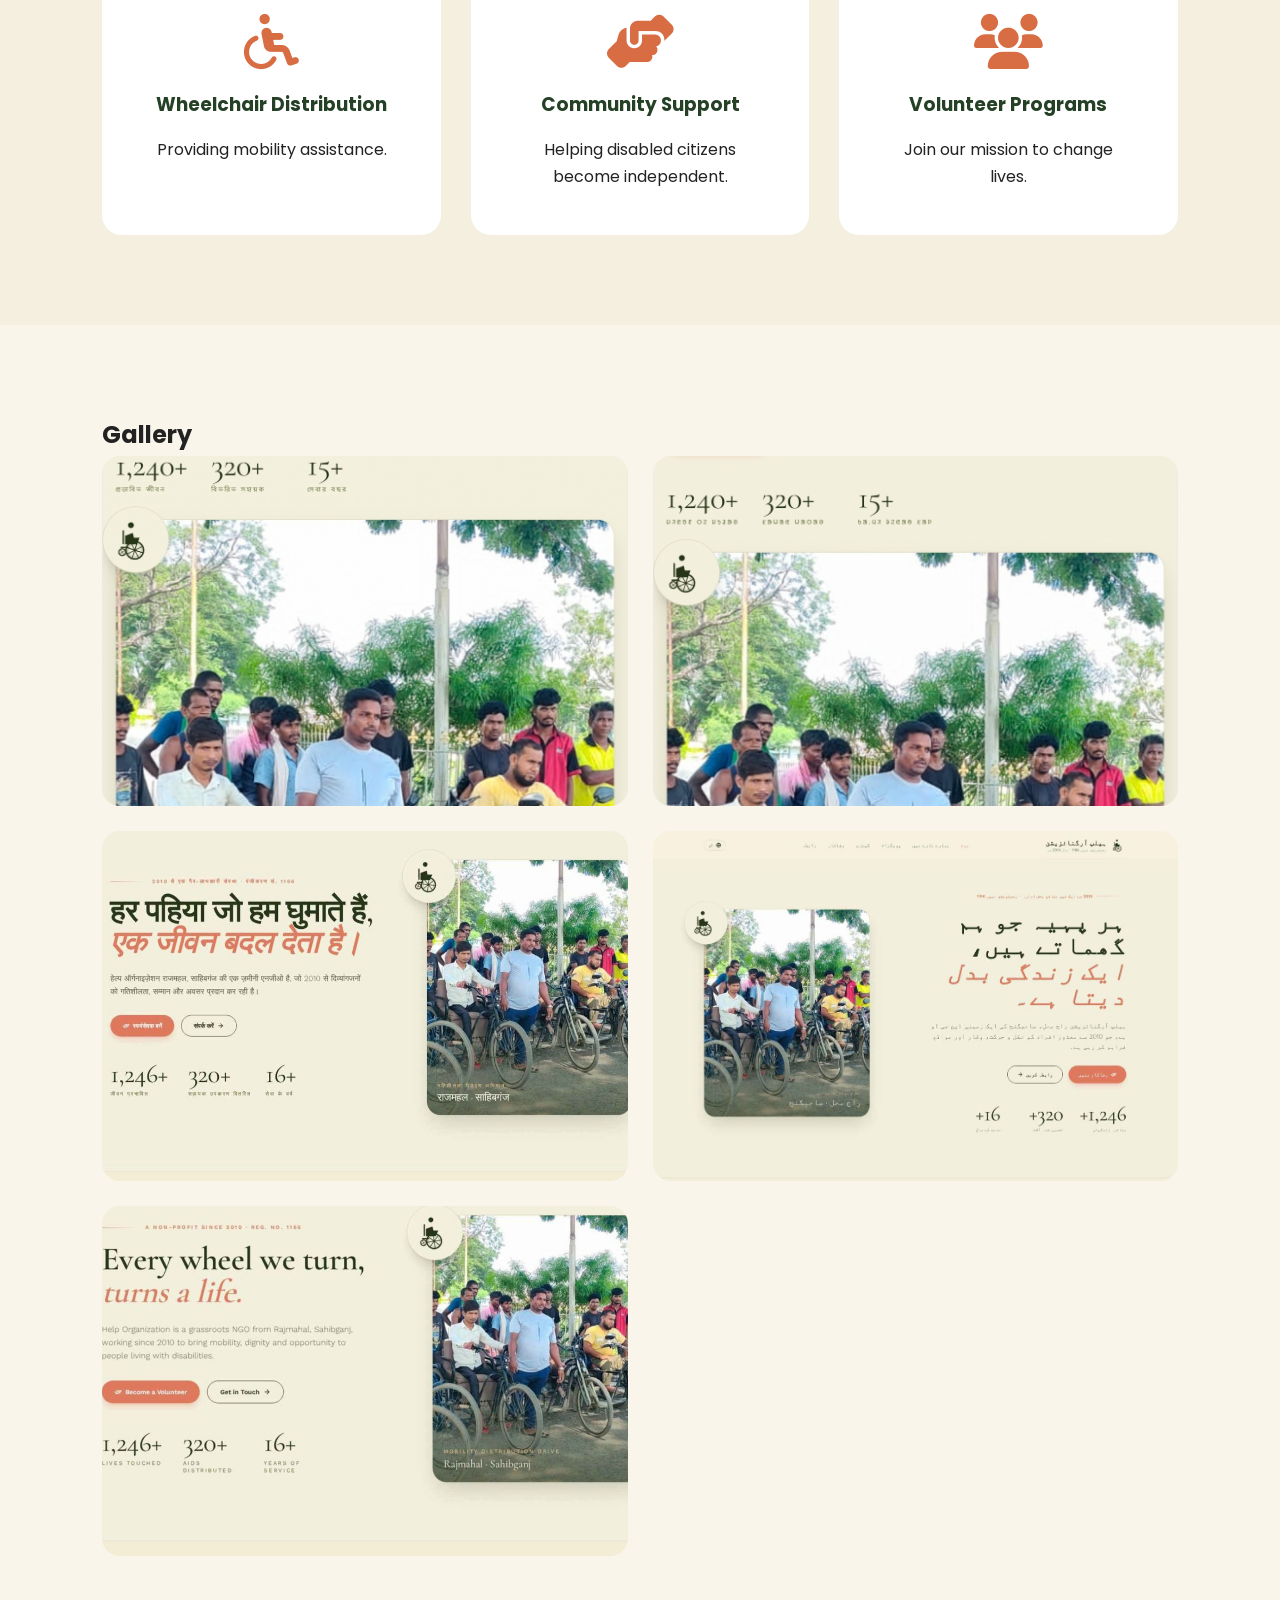
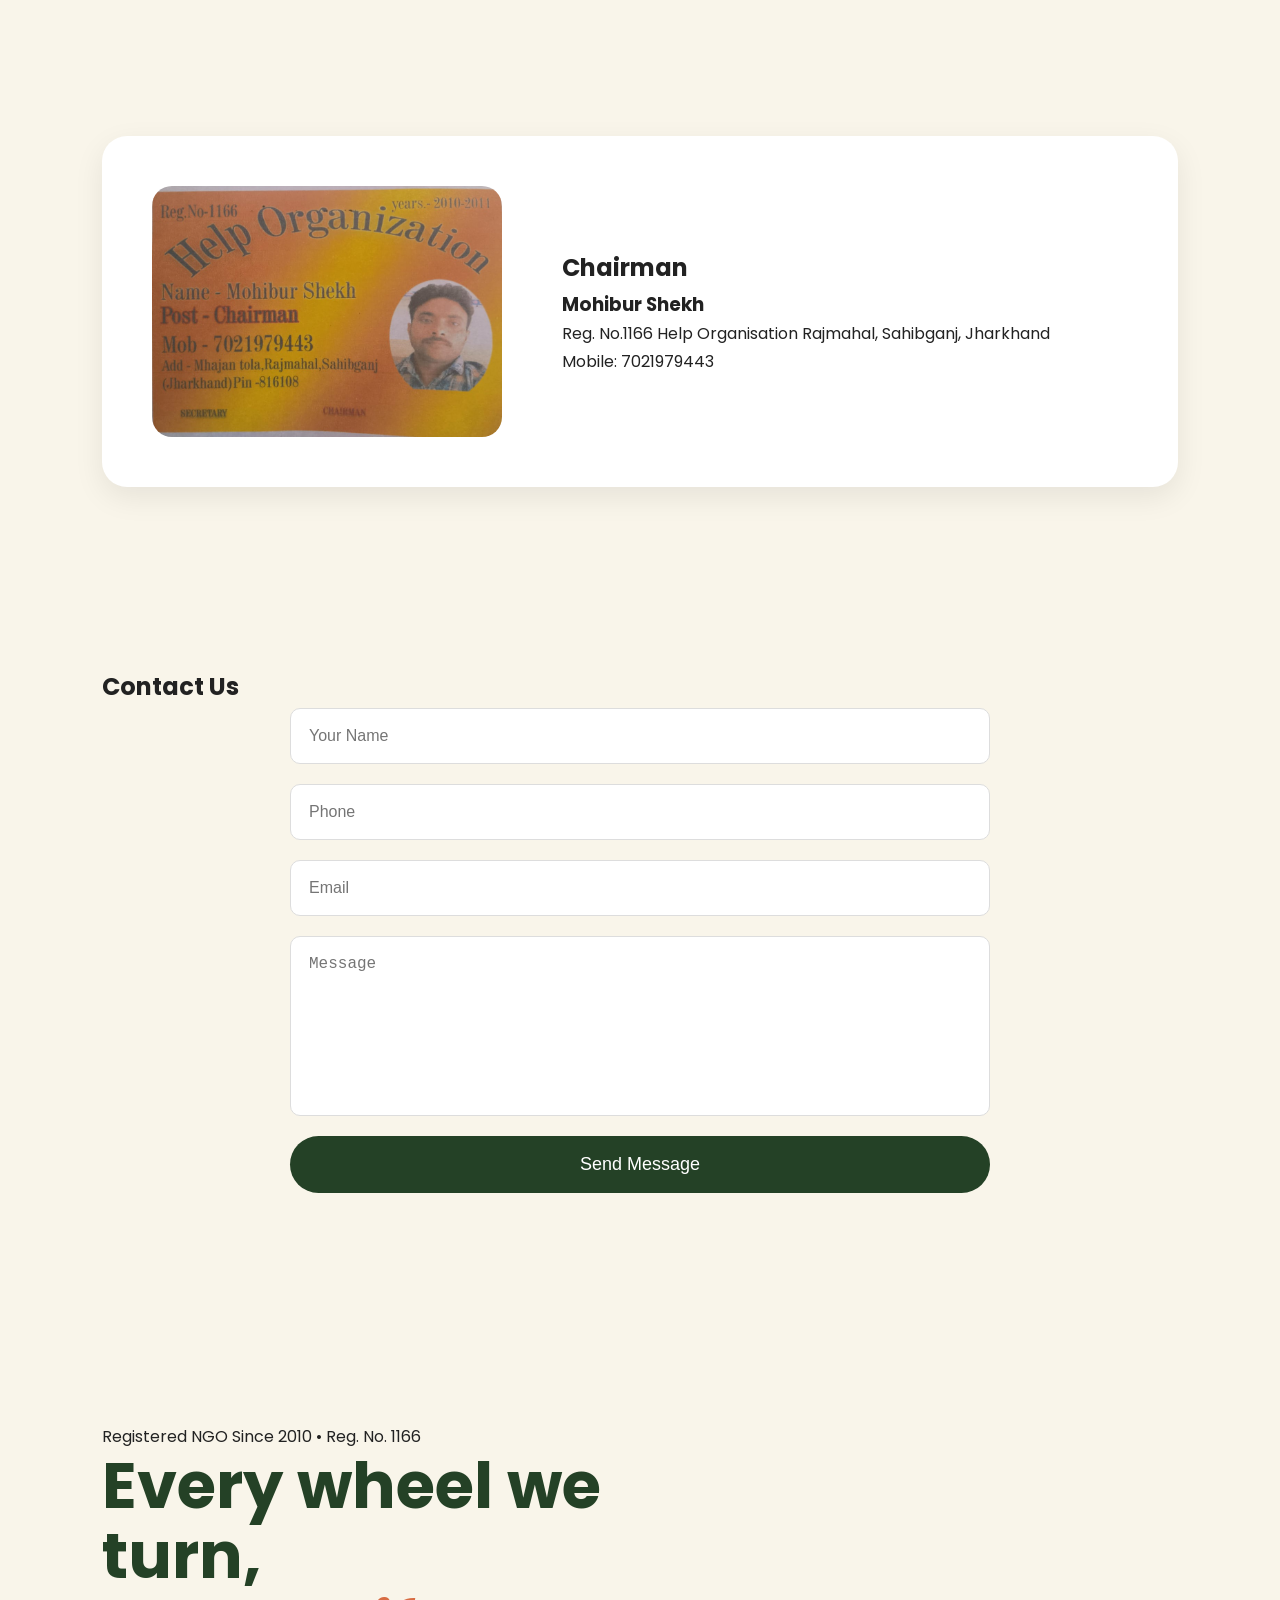
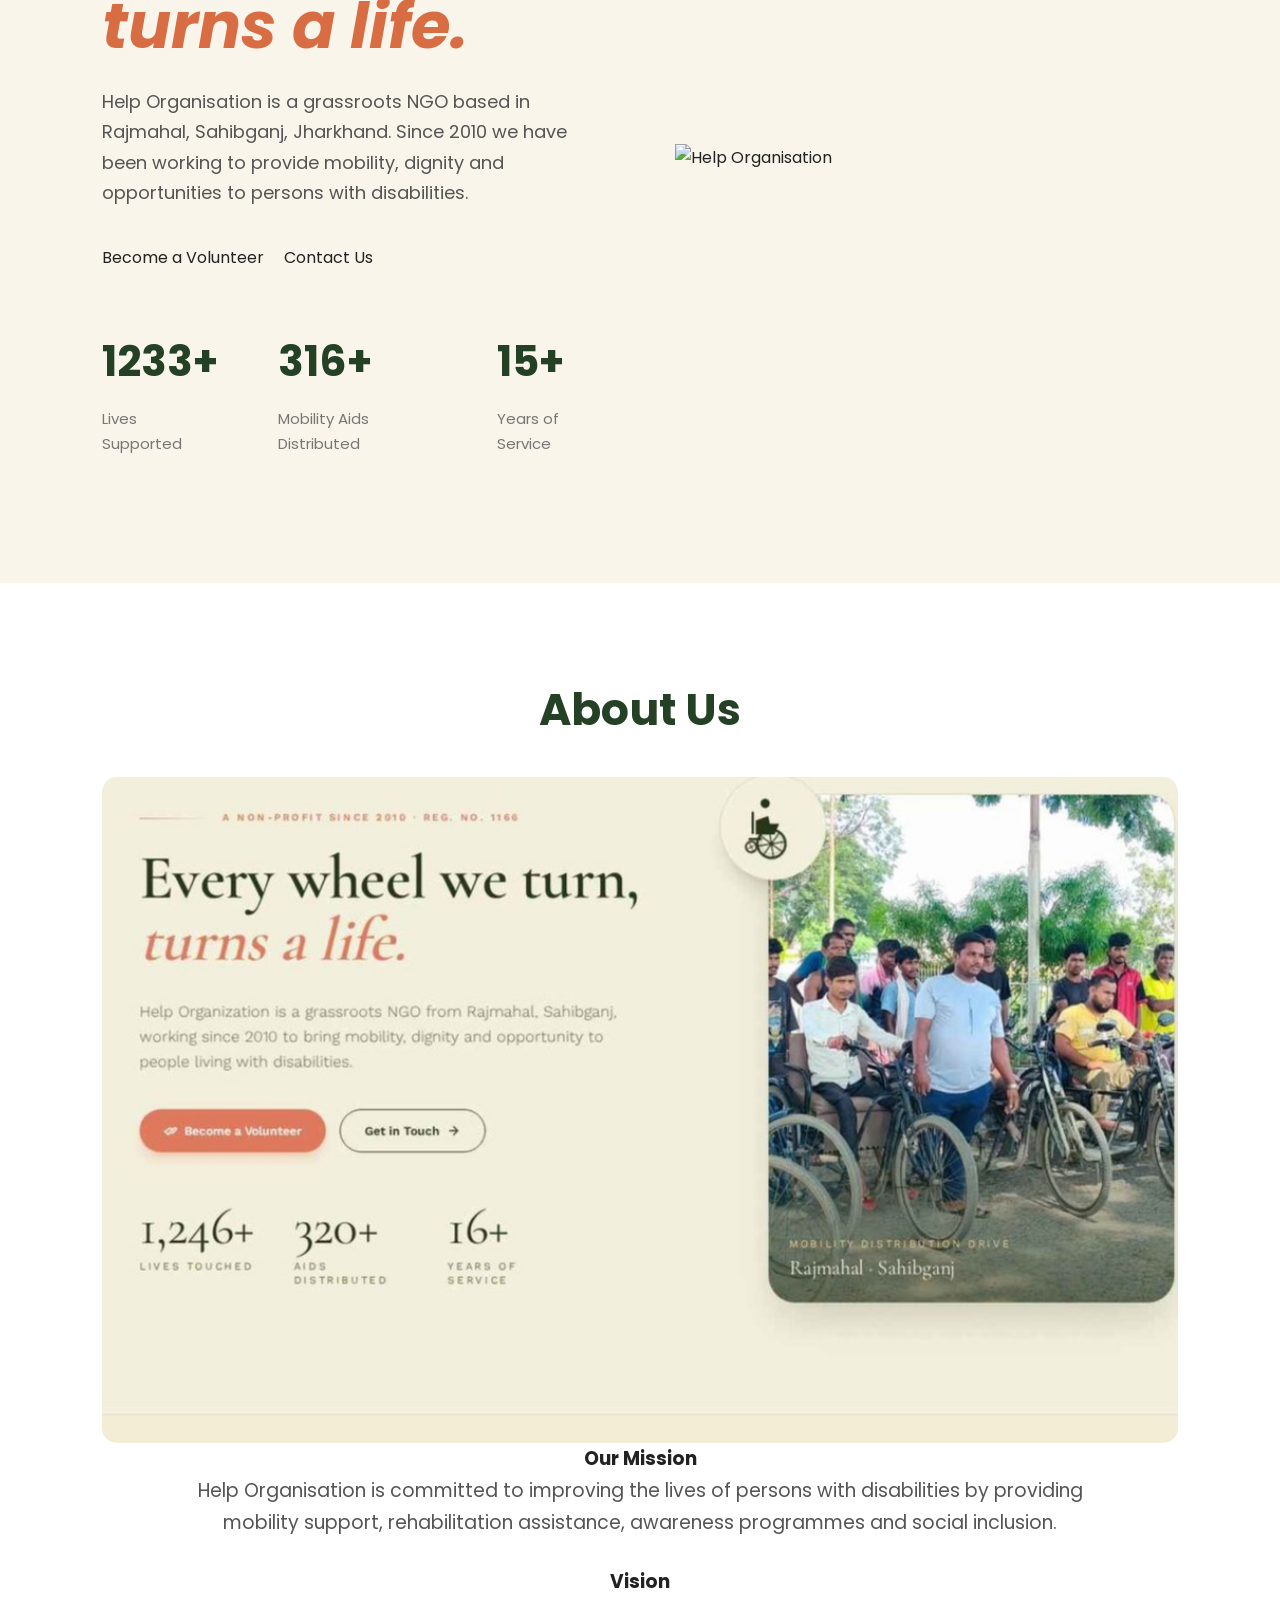
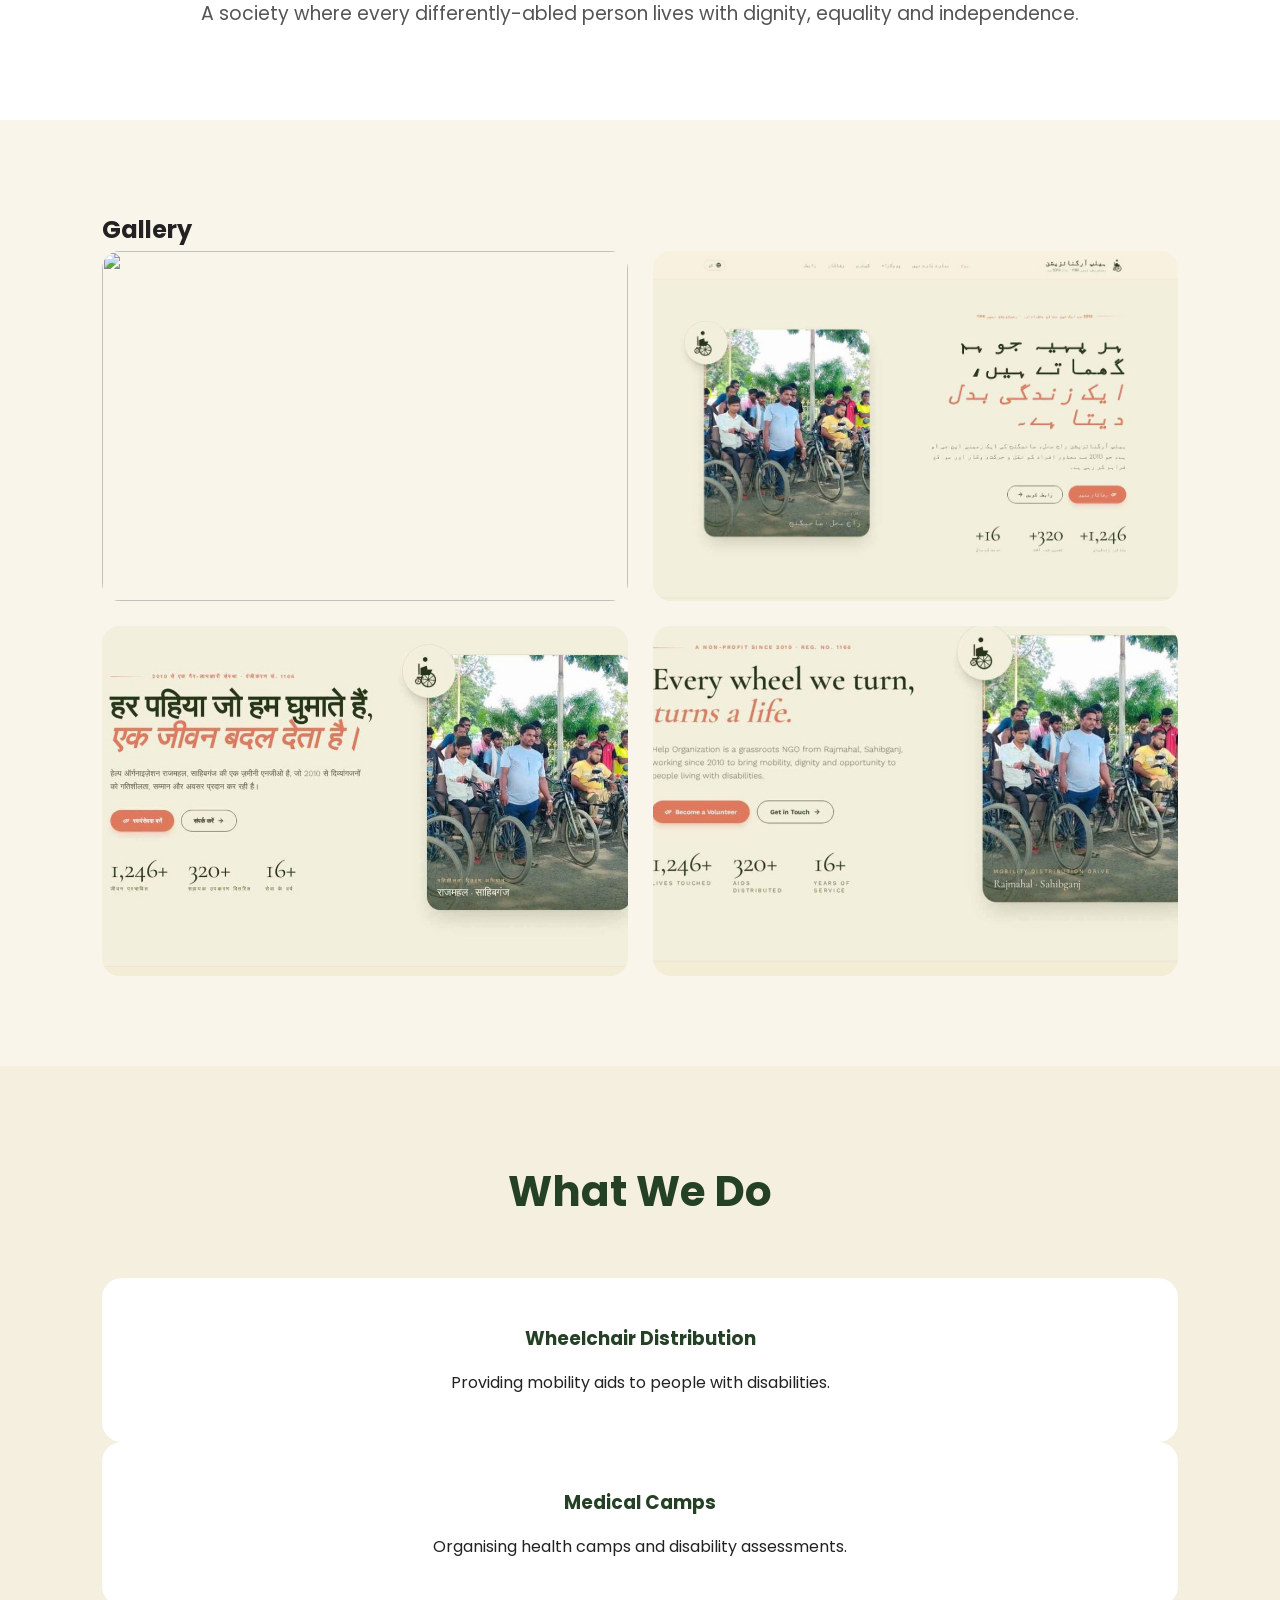
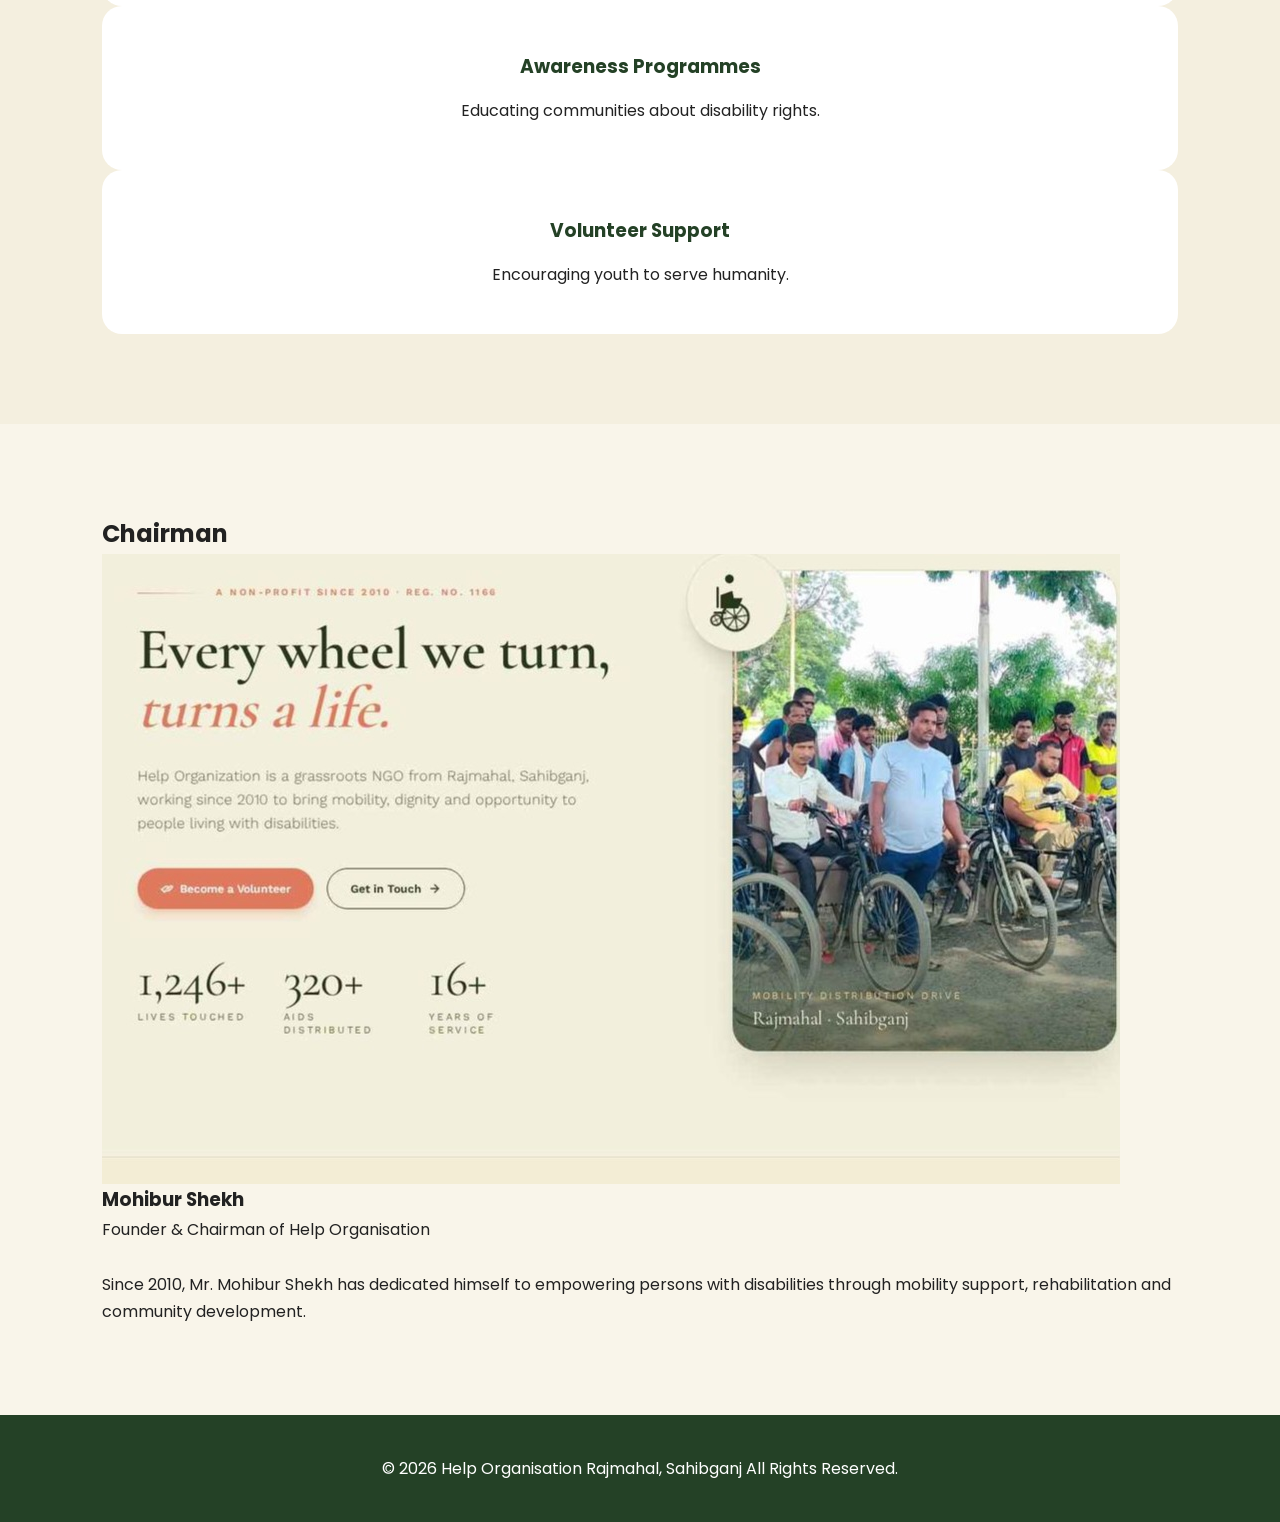
==== commit e2e2b0c5: "Fix HTML encoding issues in index.html" ====
--- a/index.html
+++ b/index.html
@@ -203,7 +203,7 @@
 
 <img src="wheelchair.jpg">
 
-<img src="IMG-20260709-WA0000.jpg">
+<img src="Santhalilang.jpg">
 
 <img src="image-1.png.jpg">
     
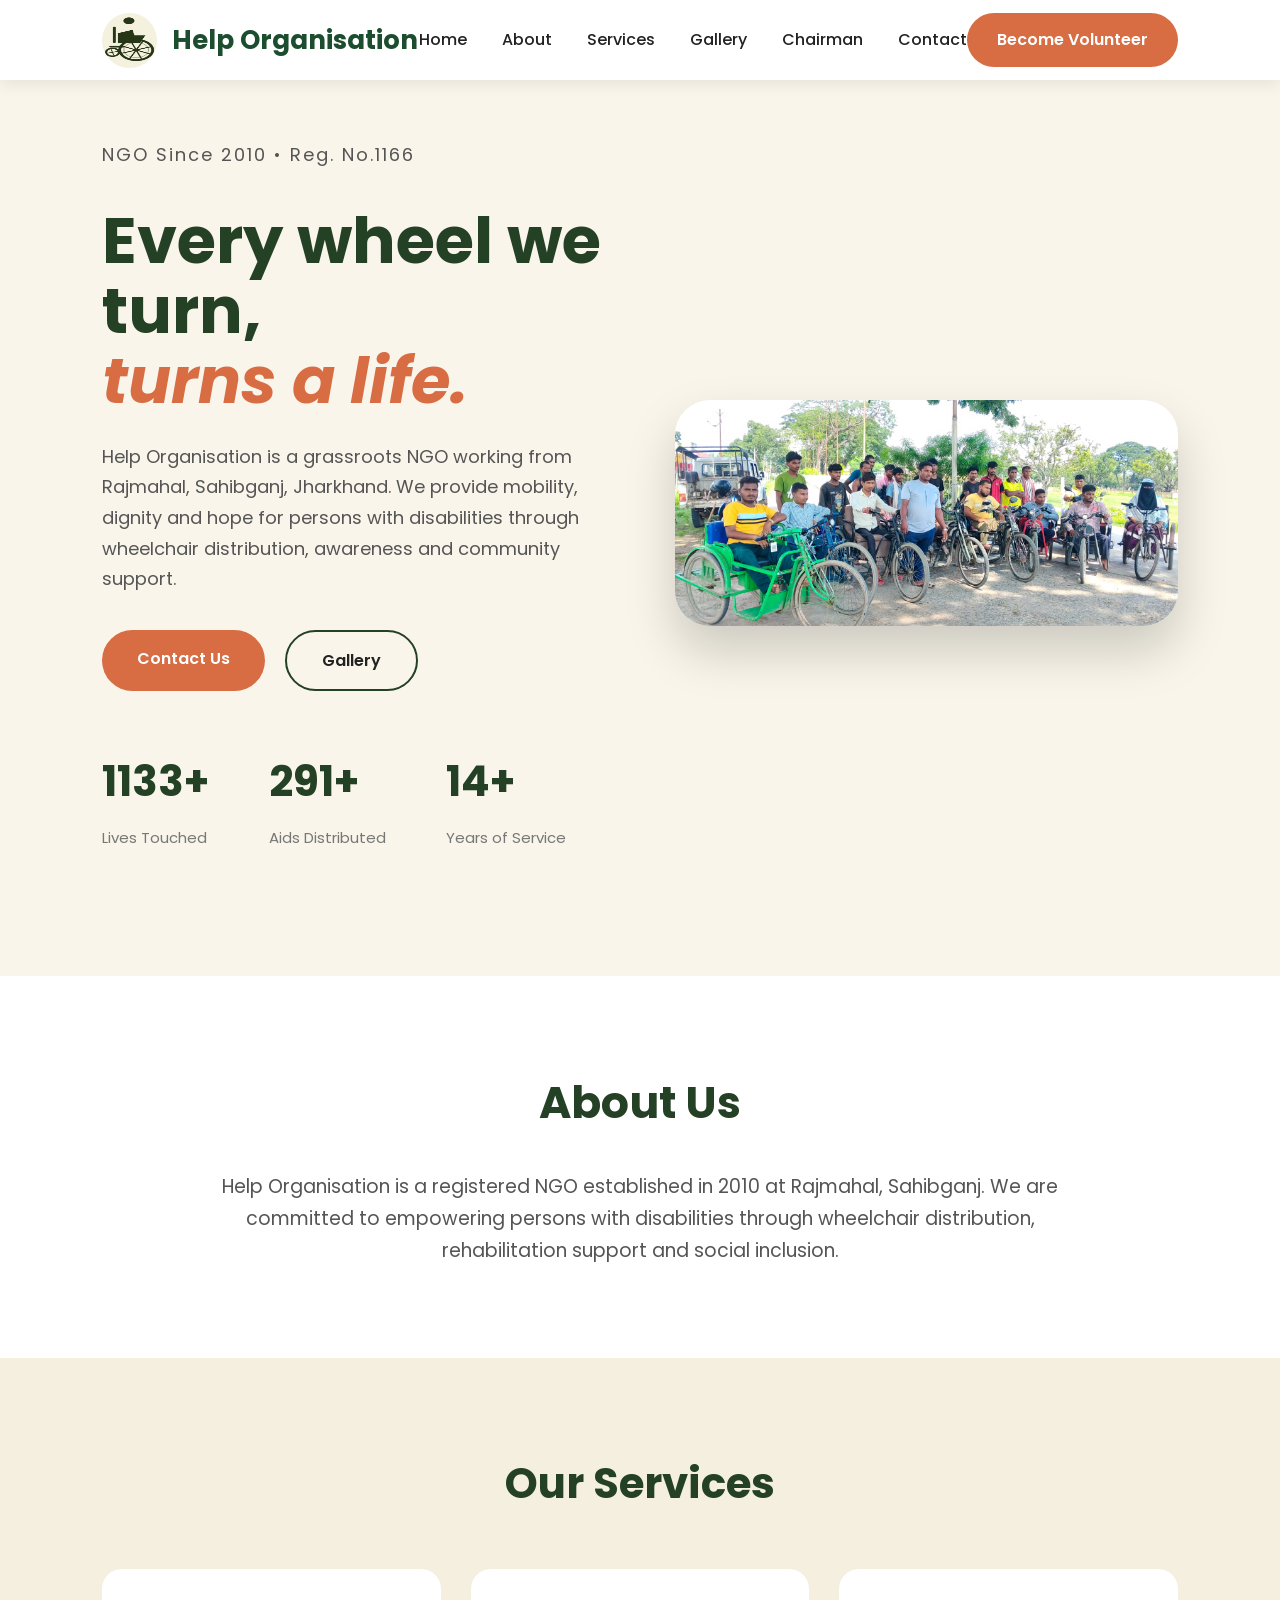
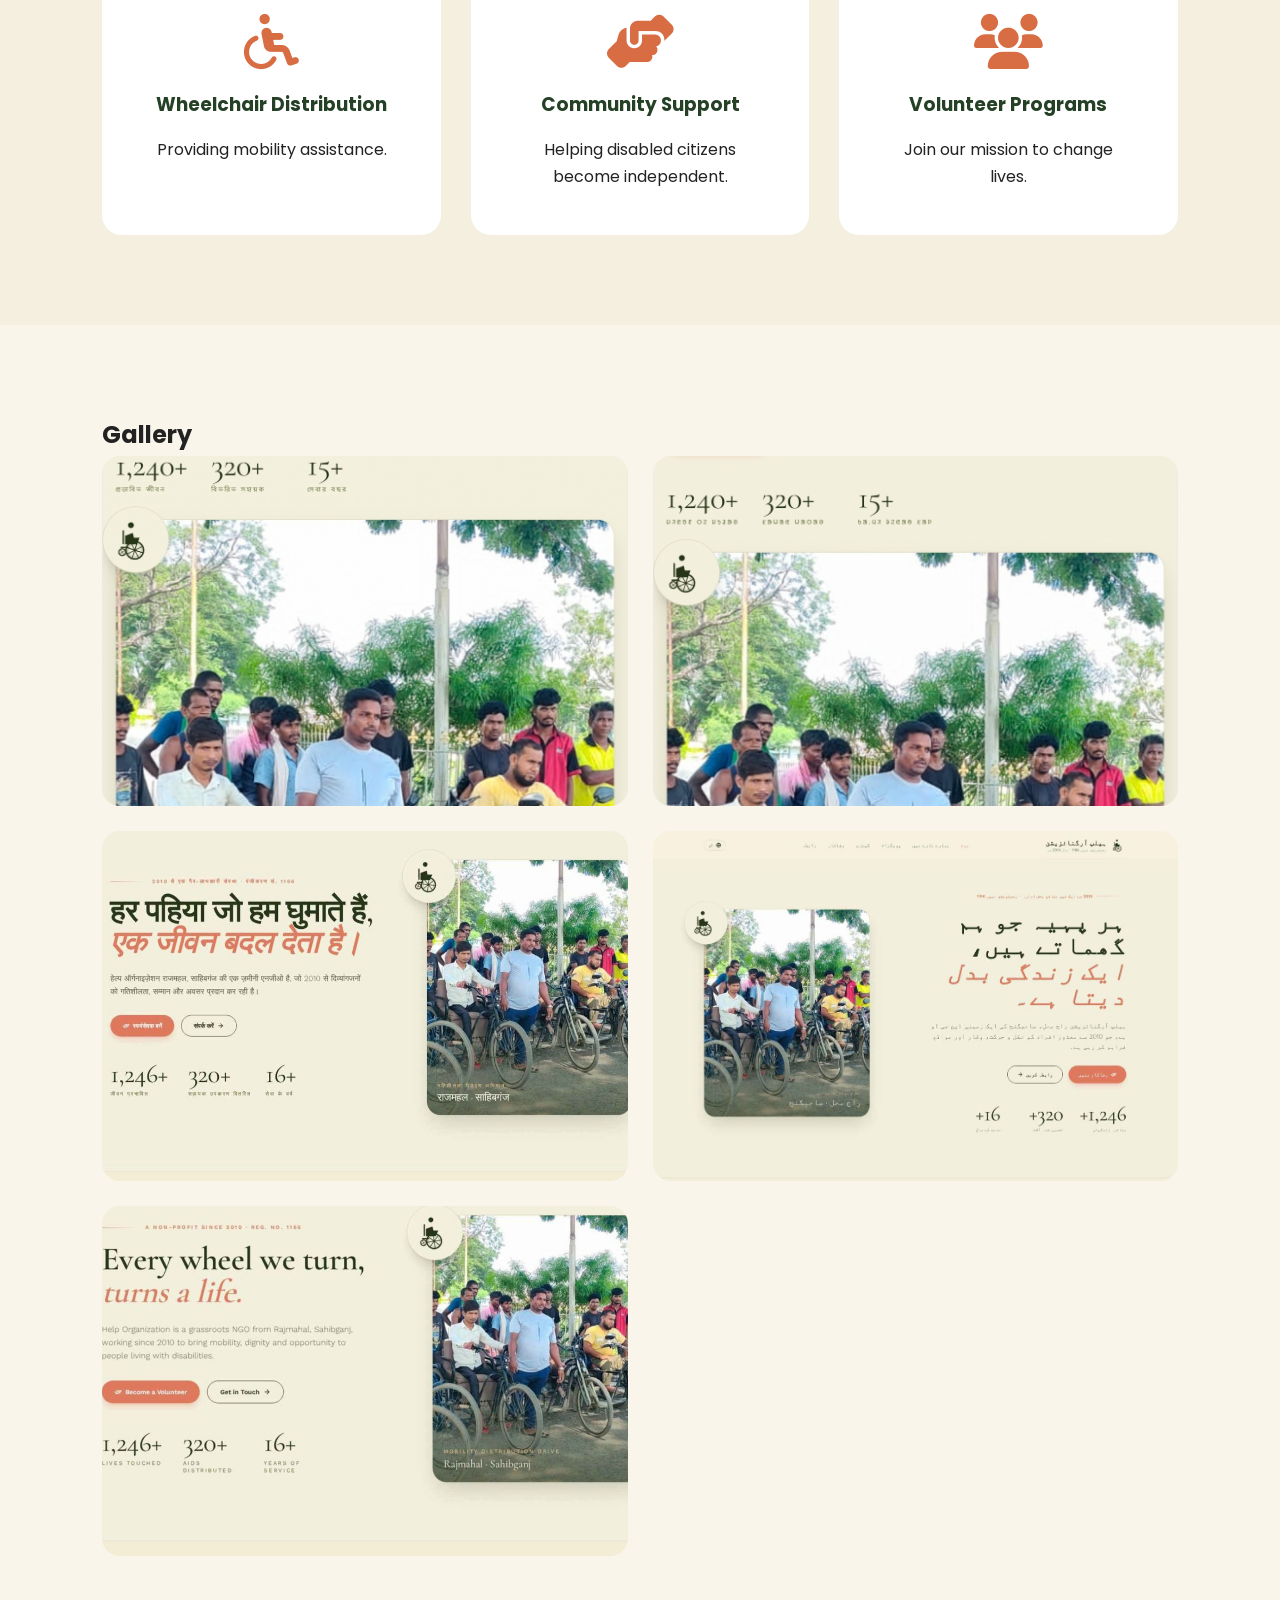
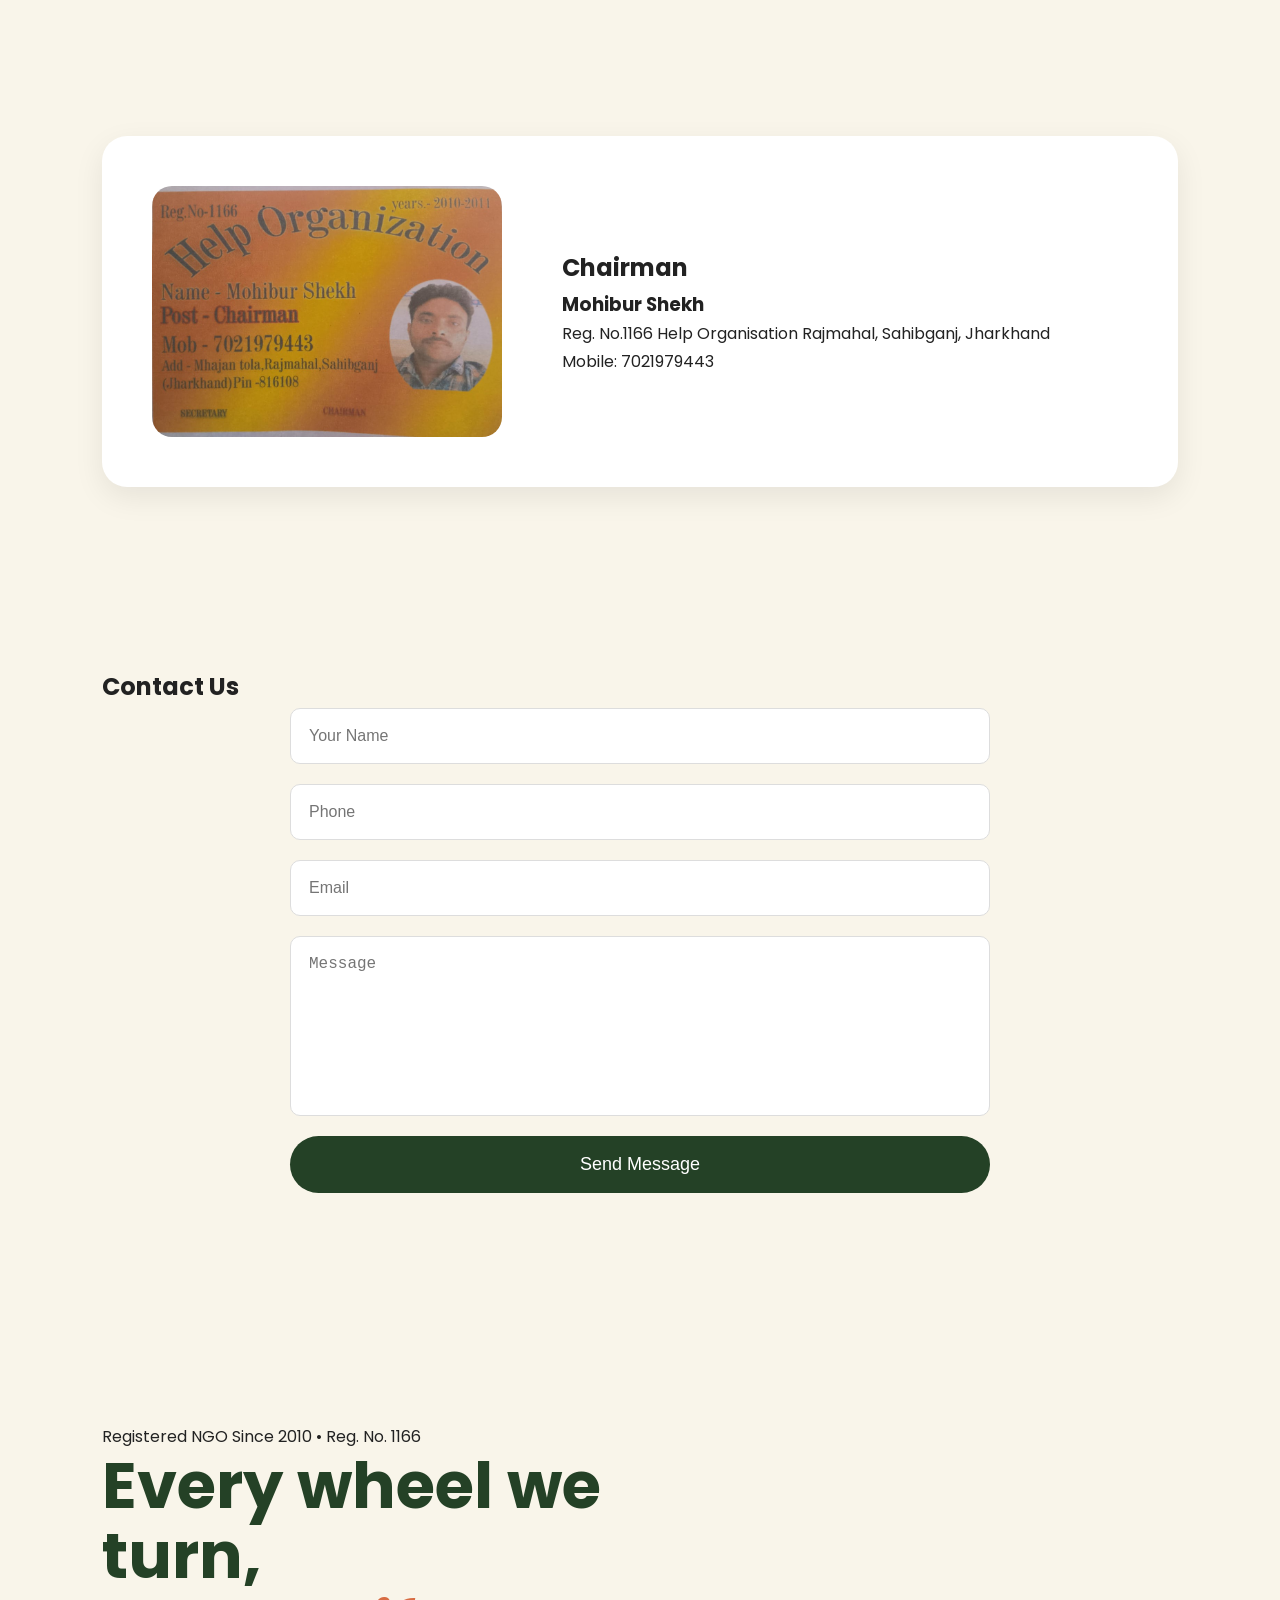
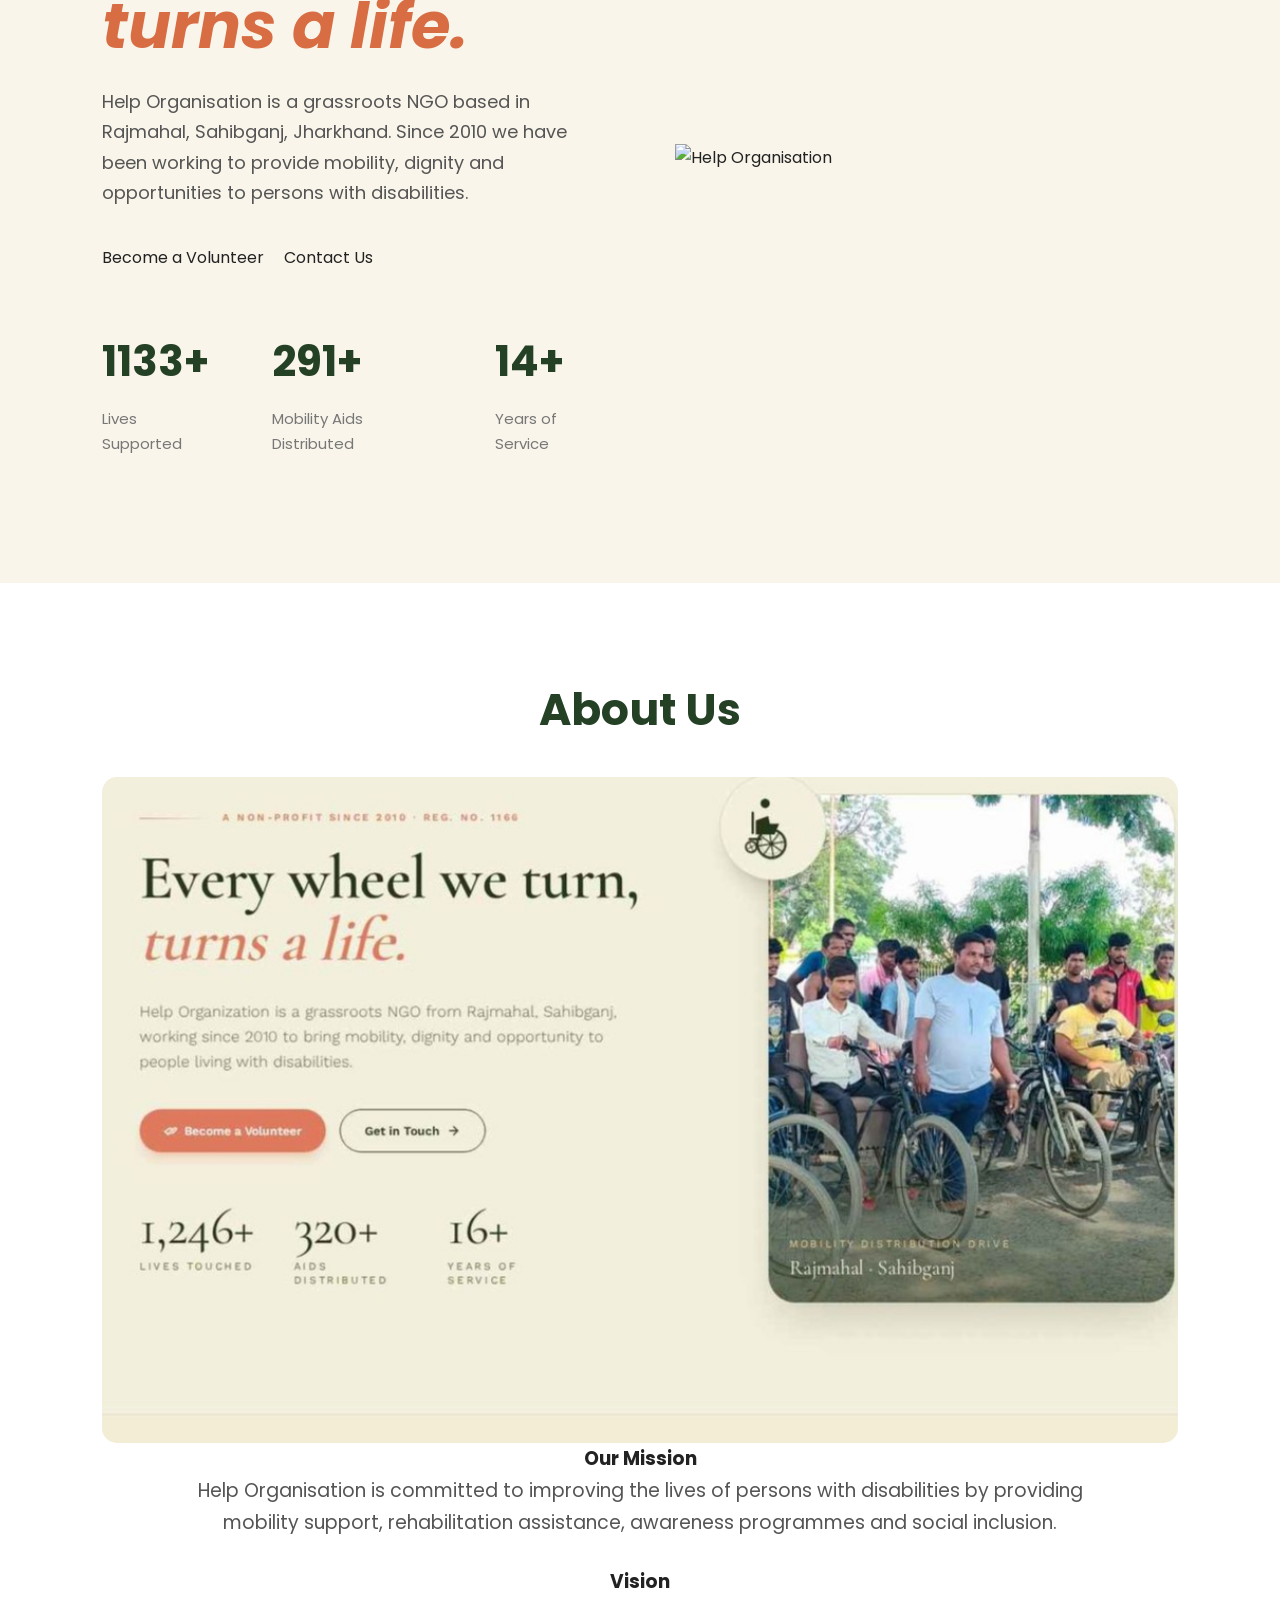
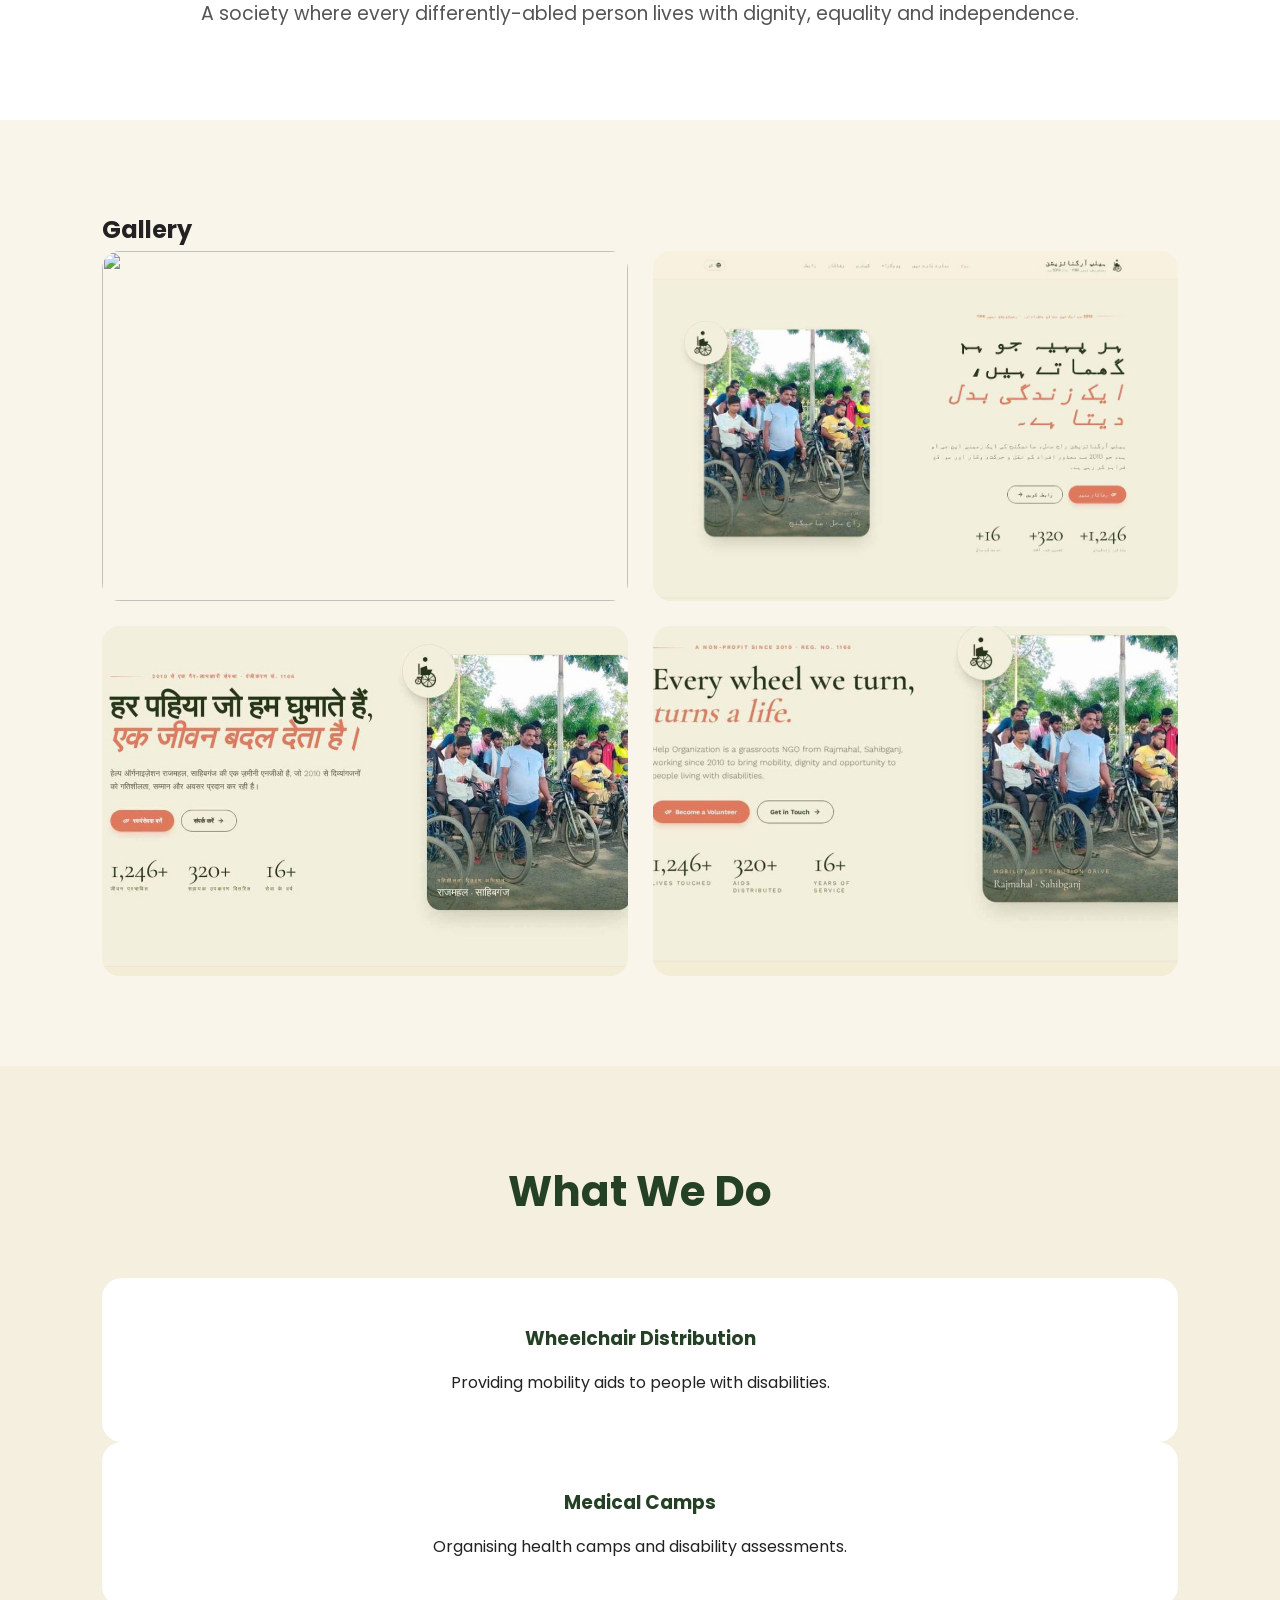
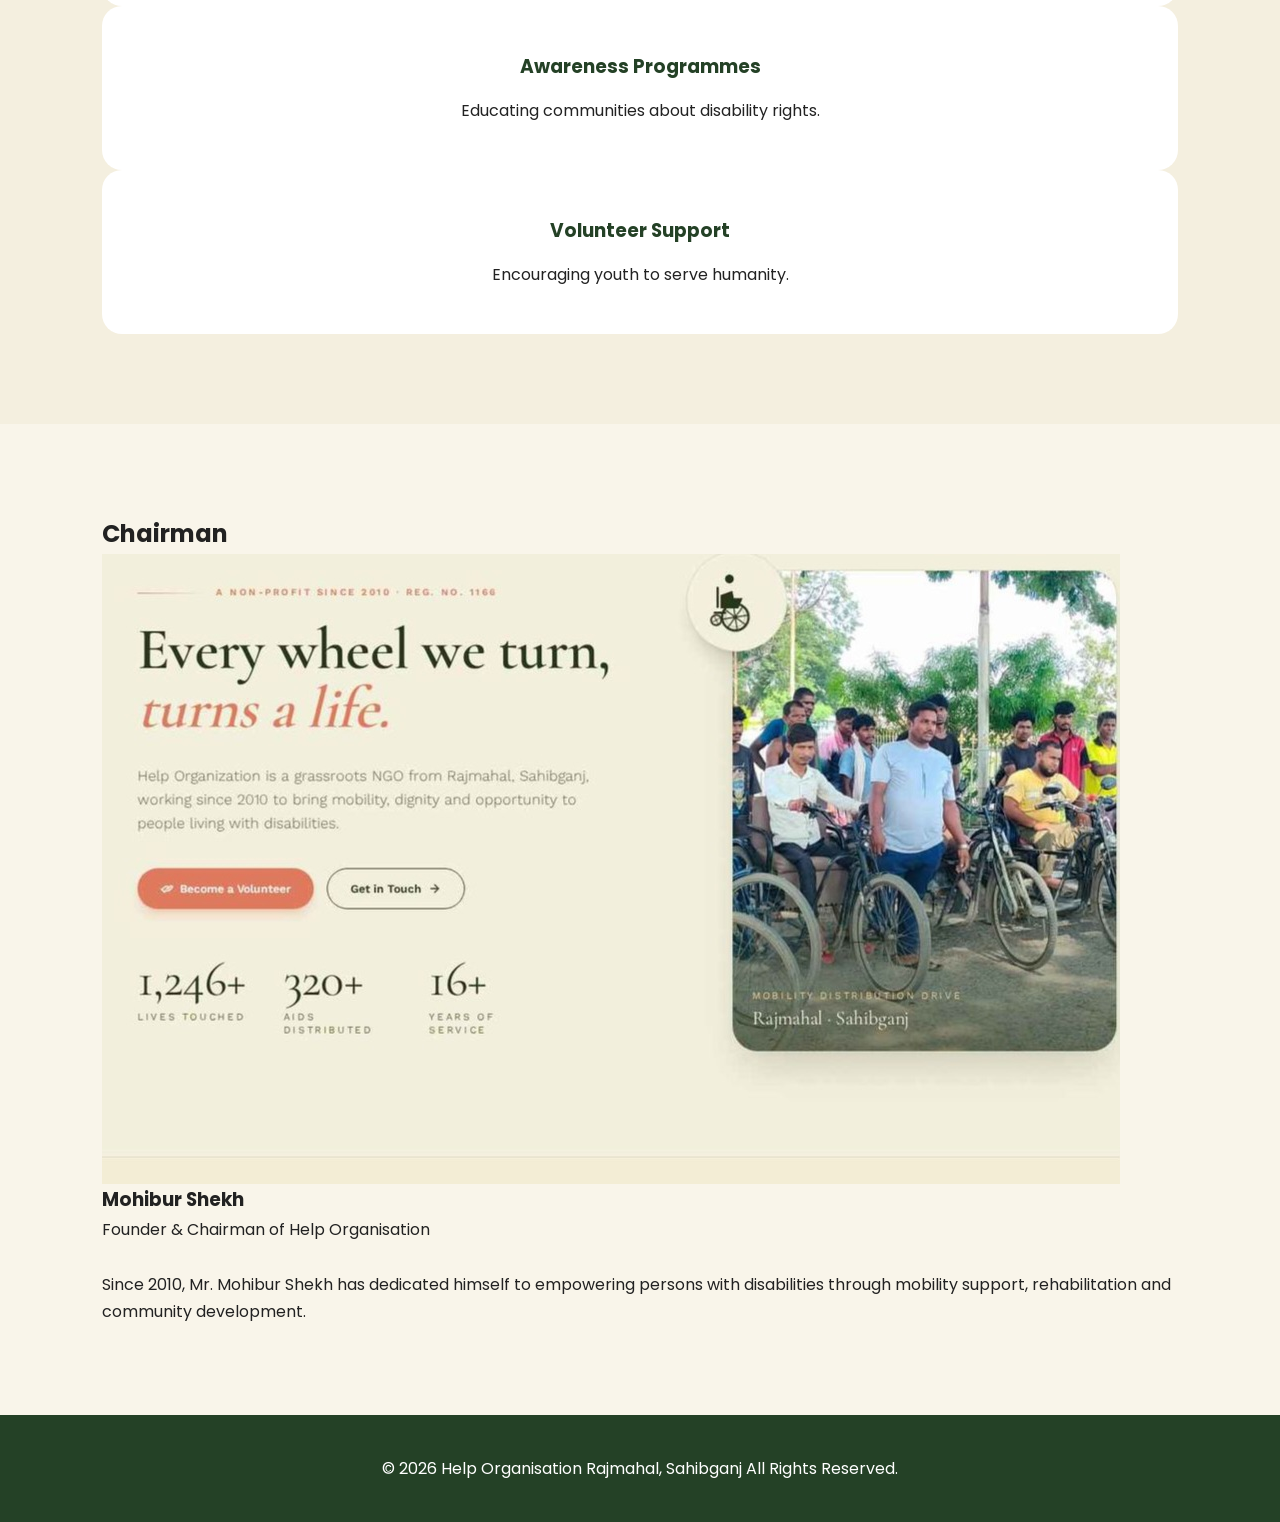
==== commit 1bbcf8b5: "Update index.html" ====
--- a/index.html
+++ b/index.html
@@ -525,7 +525,7 @@
 
 
 
-            <img src="img-20260709-00001.jpg">
+            <img src="idea.jpg">
 
 
 
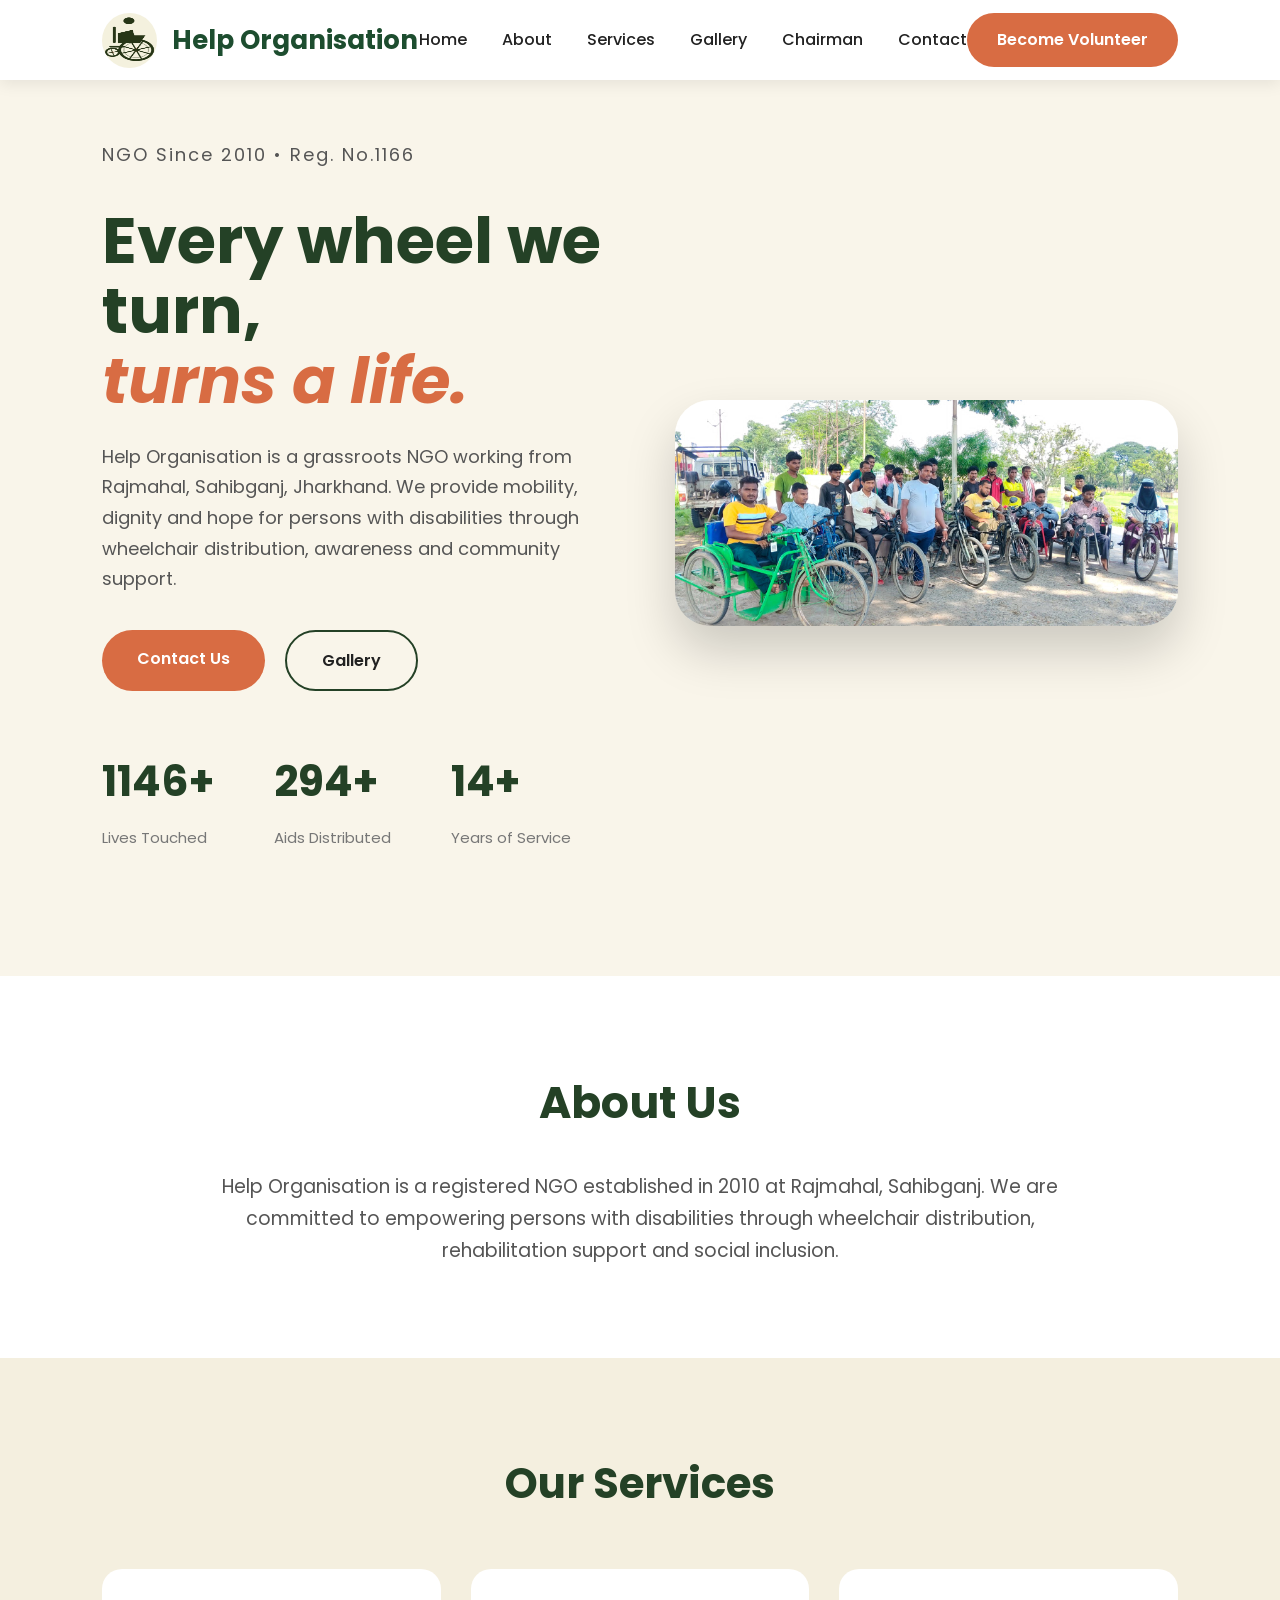
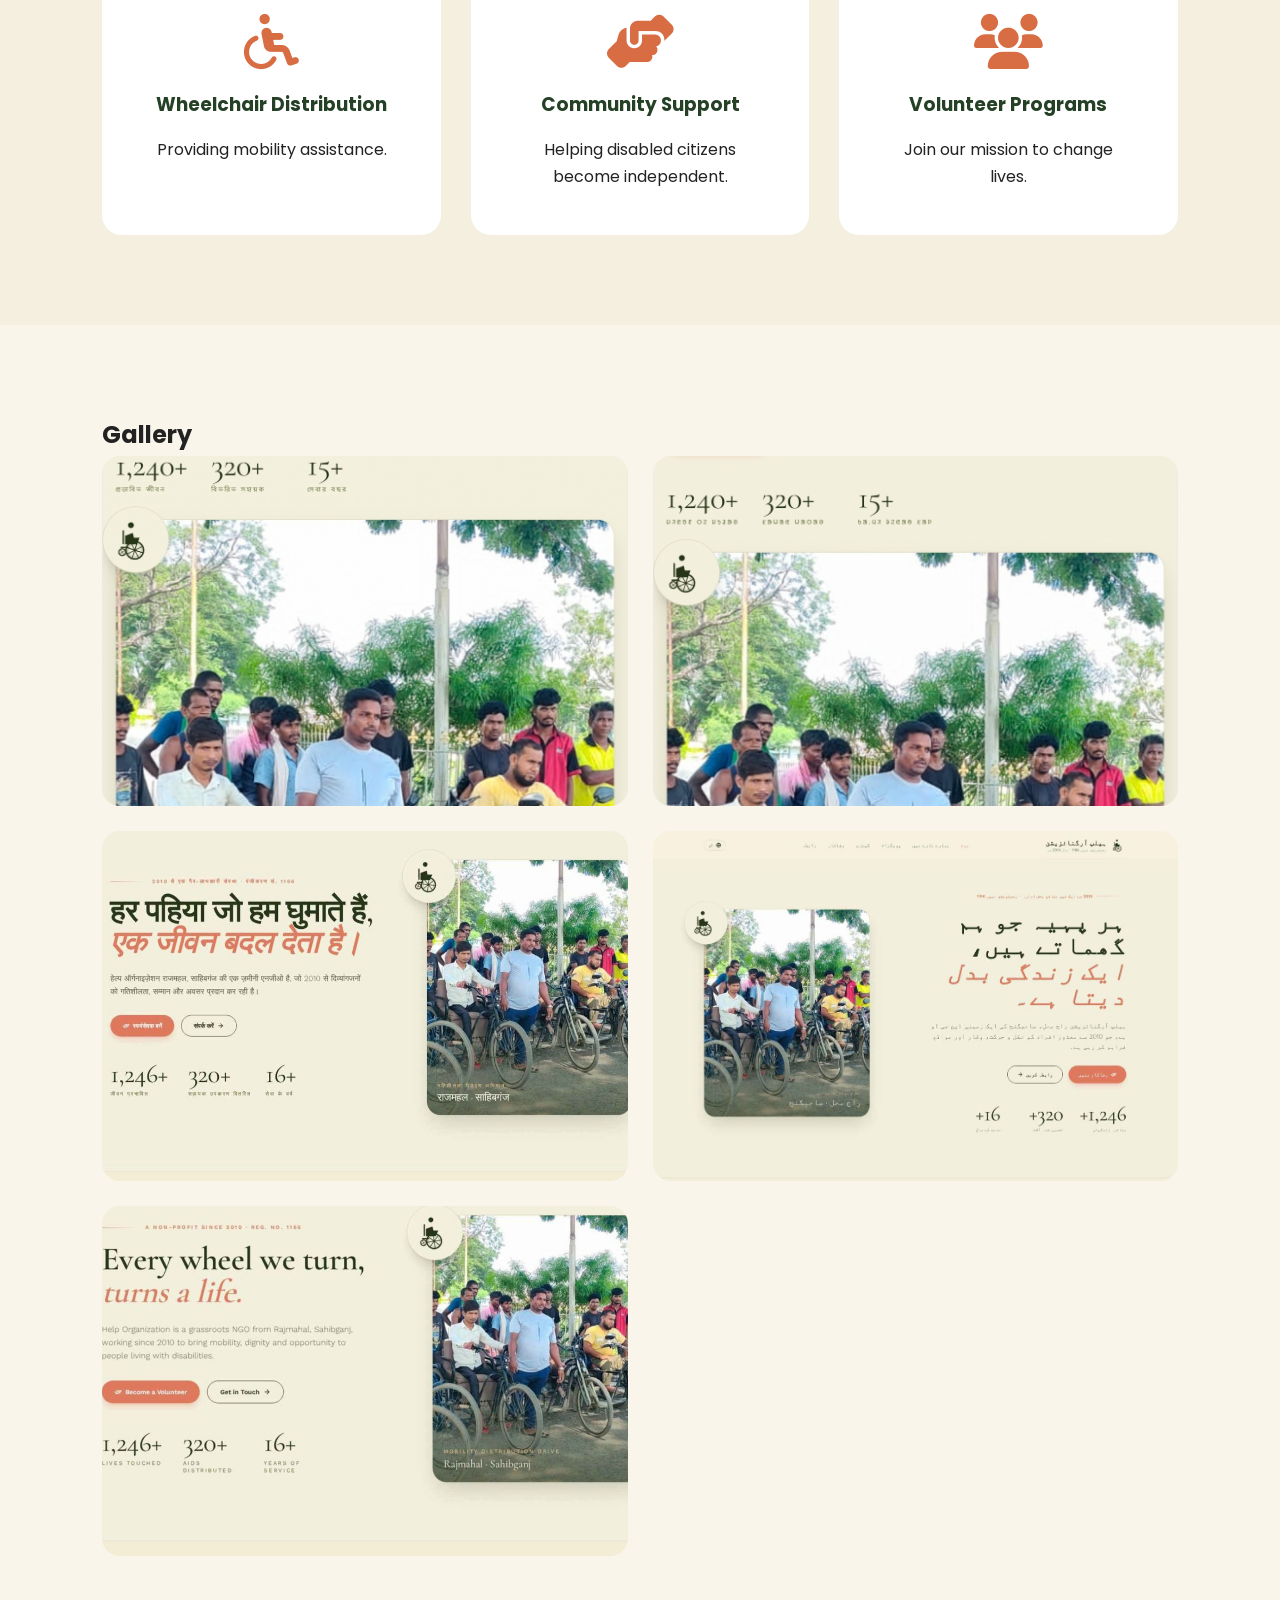
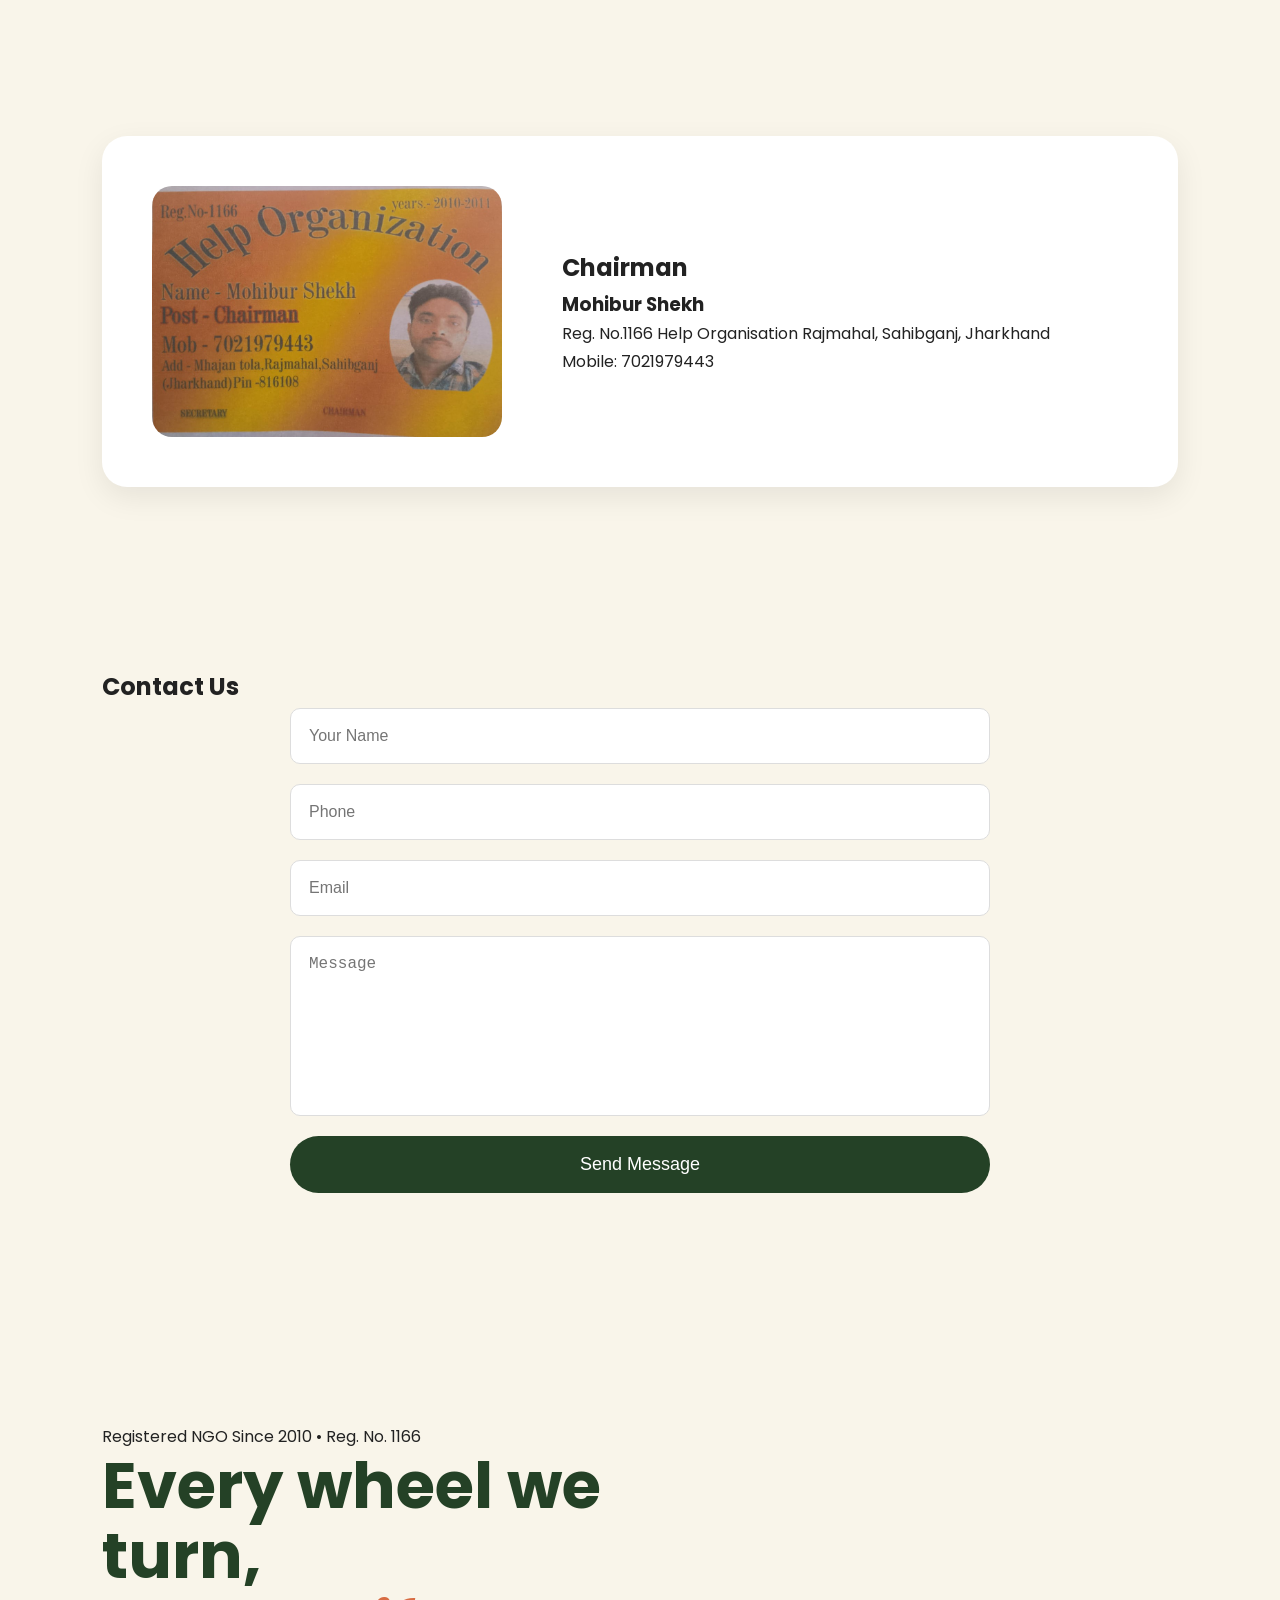
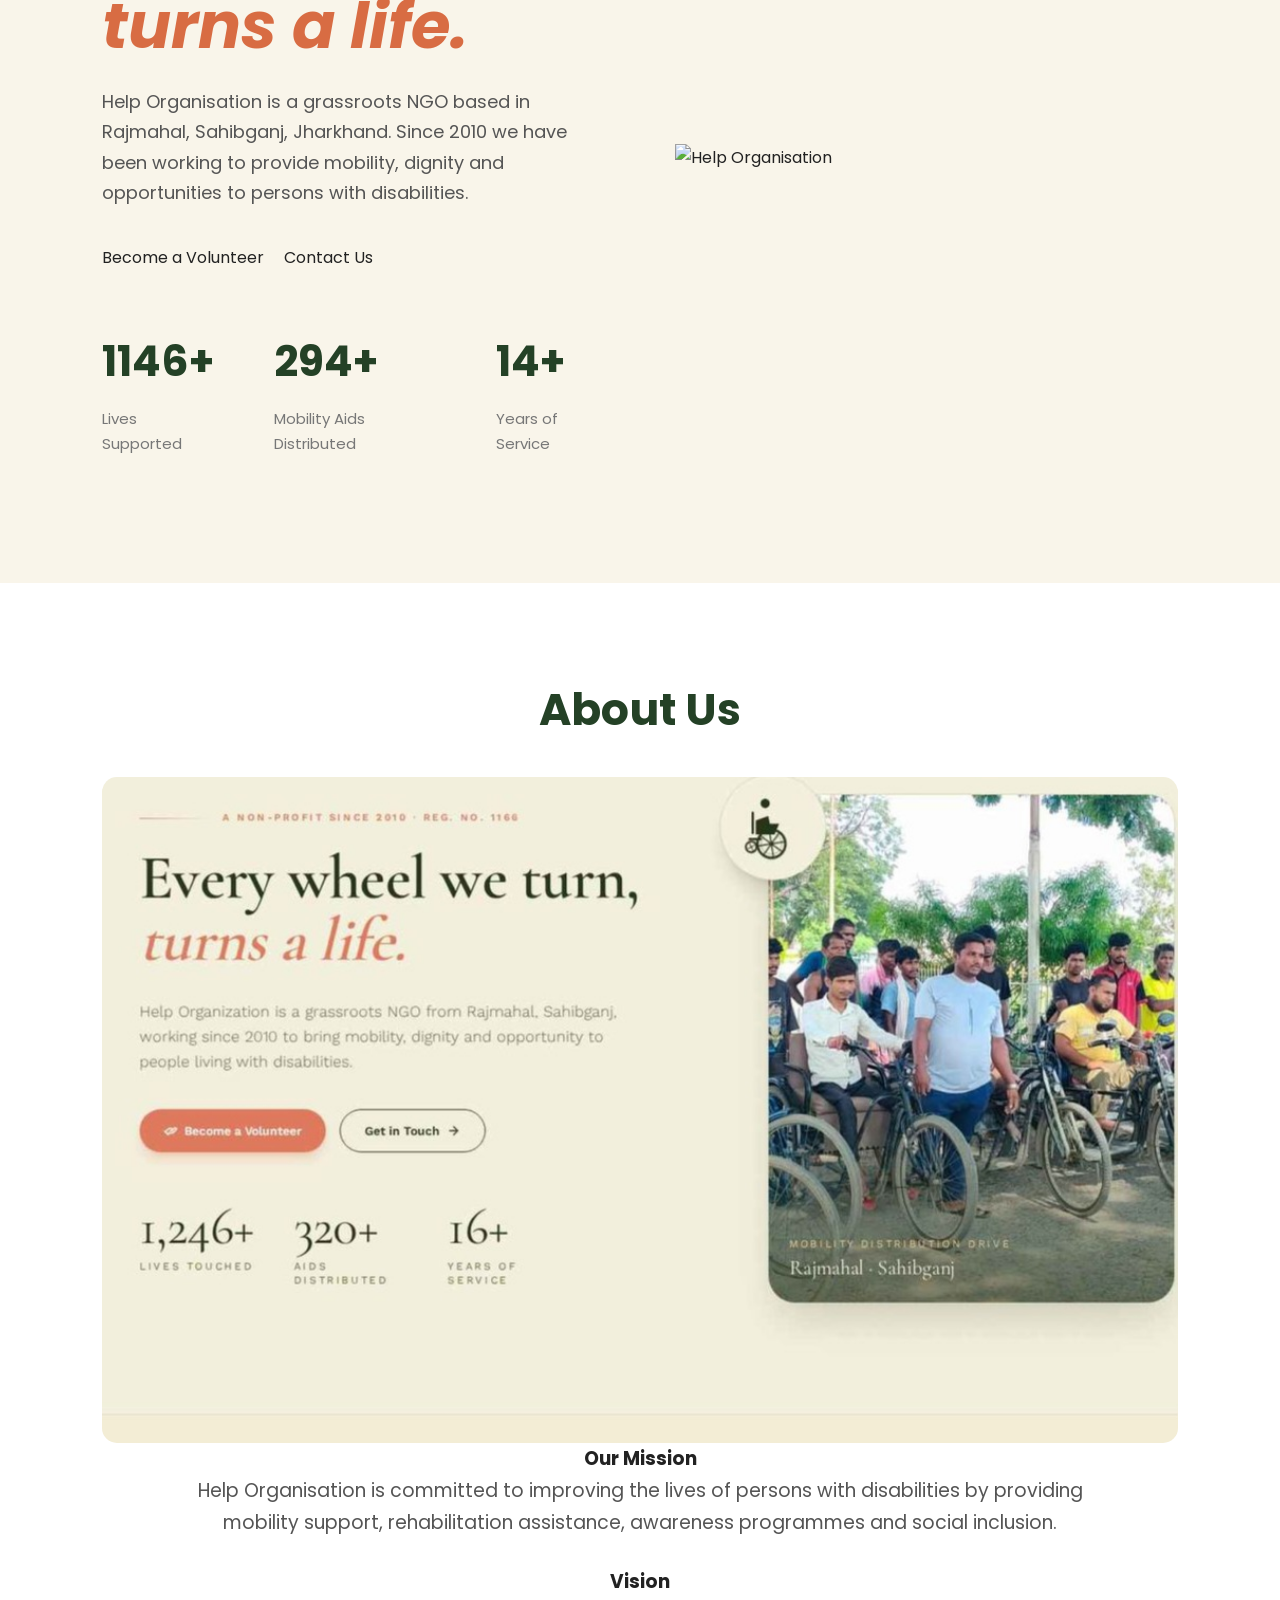
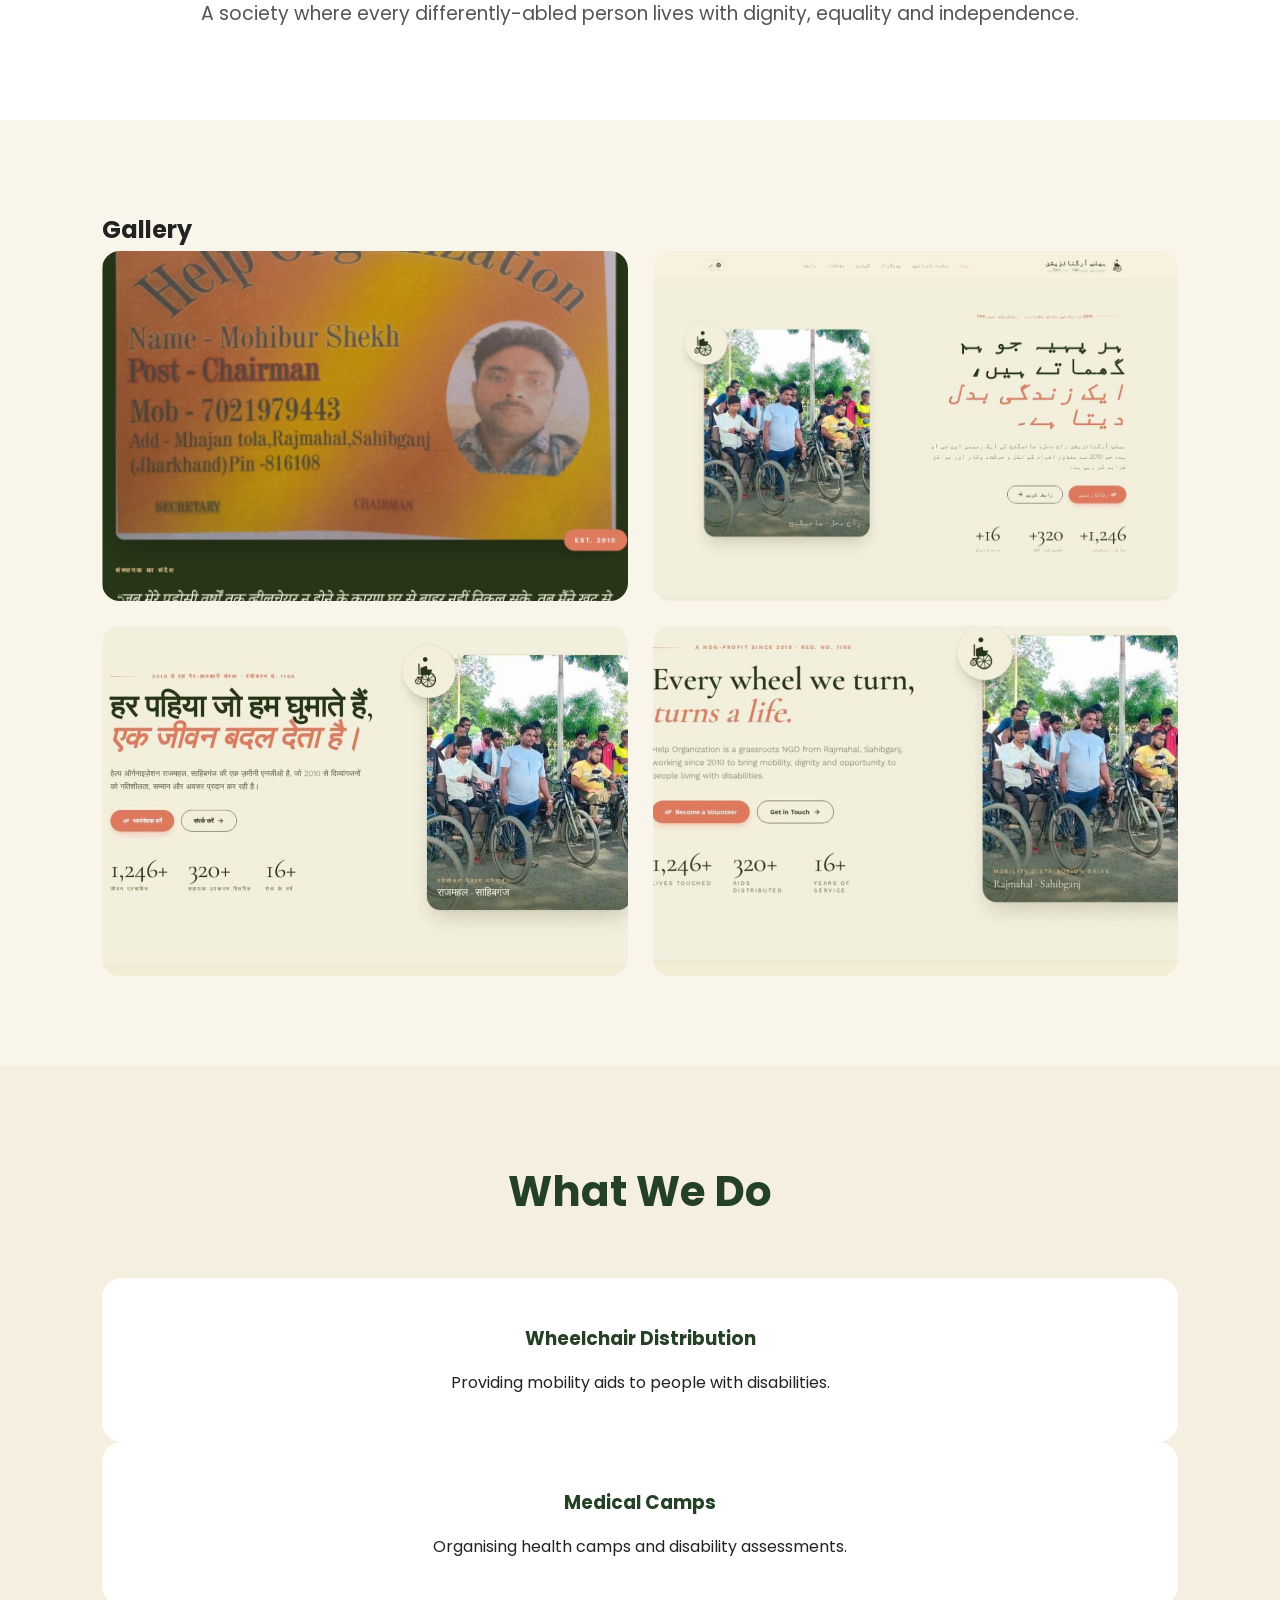
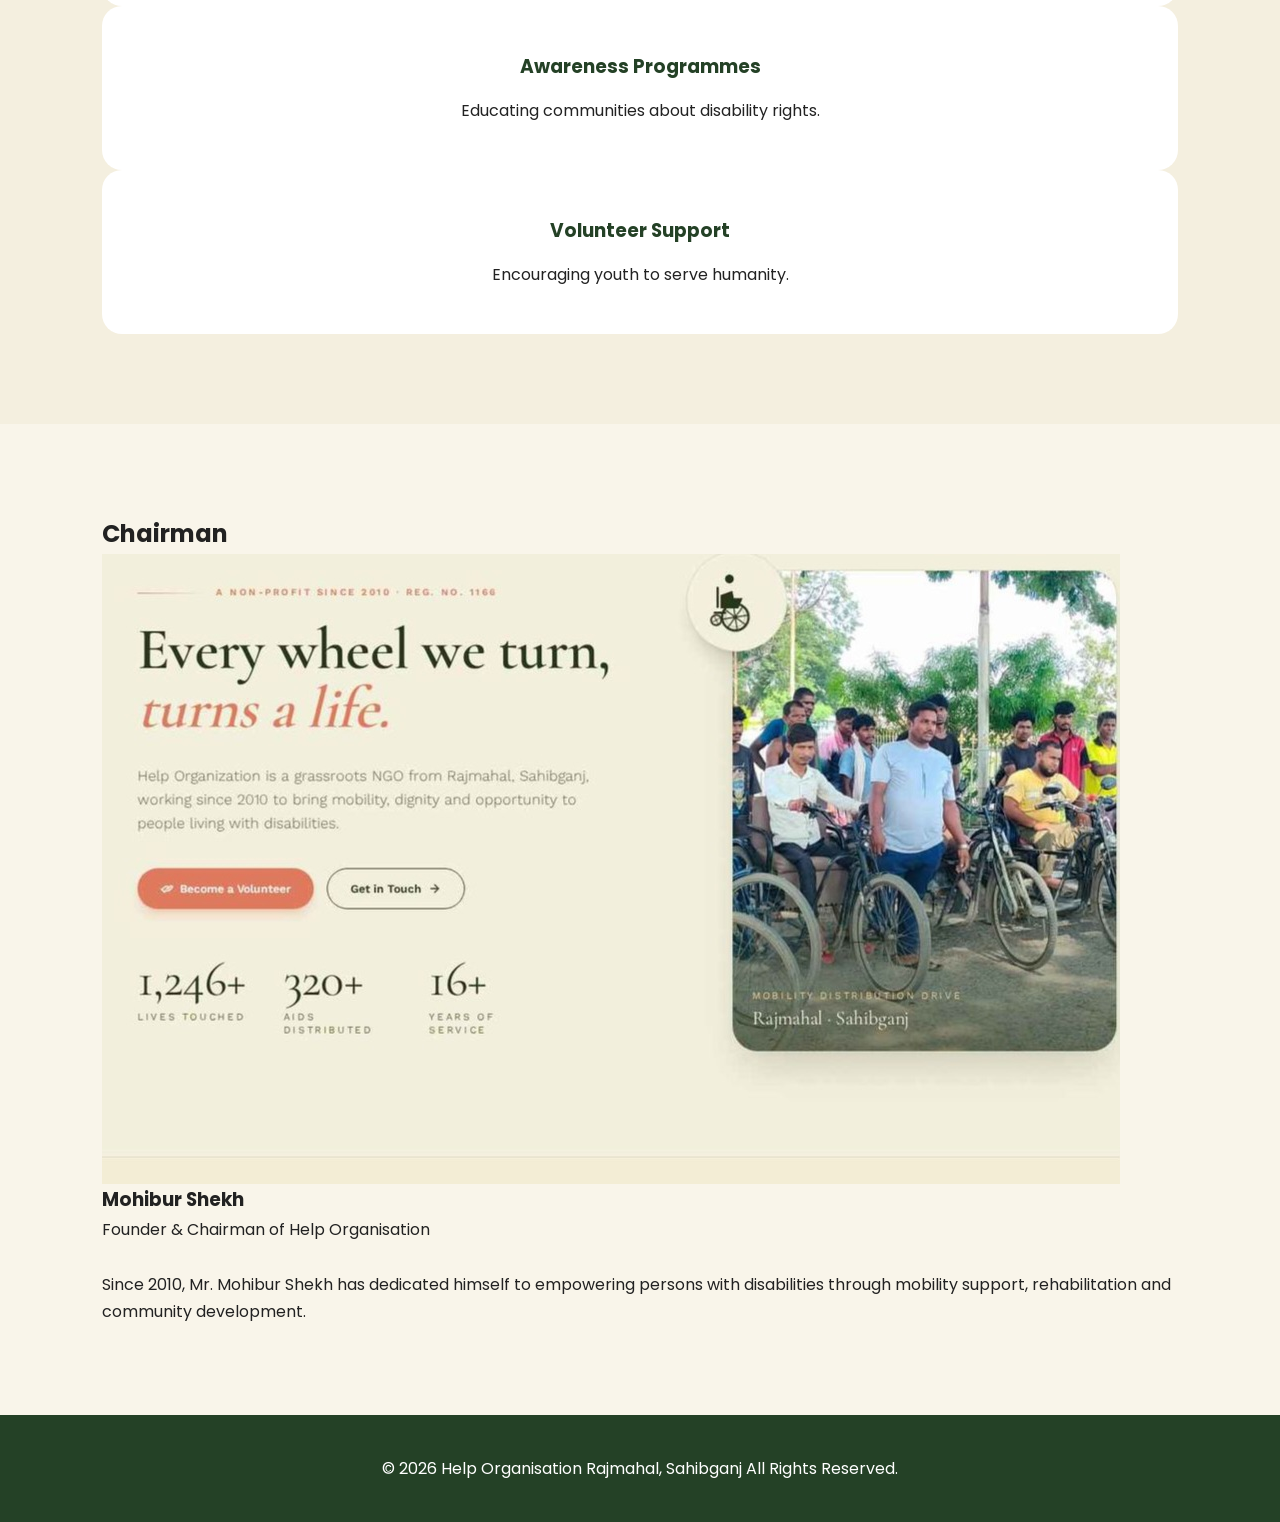
==== commit 6fa2bf1b: "Update index.html" ====
--- a/index.html
+++ b/index.html
@@ -525,7 +525,7 @@
 
 
 
-            <img src="idea.jpg">
+            <img src="Idea.jpg">
 
 
 
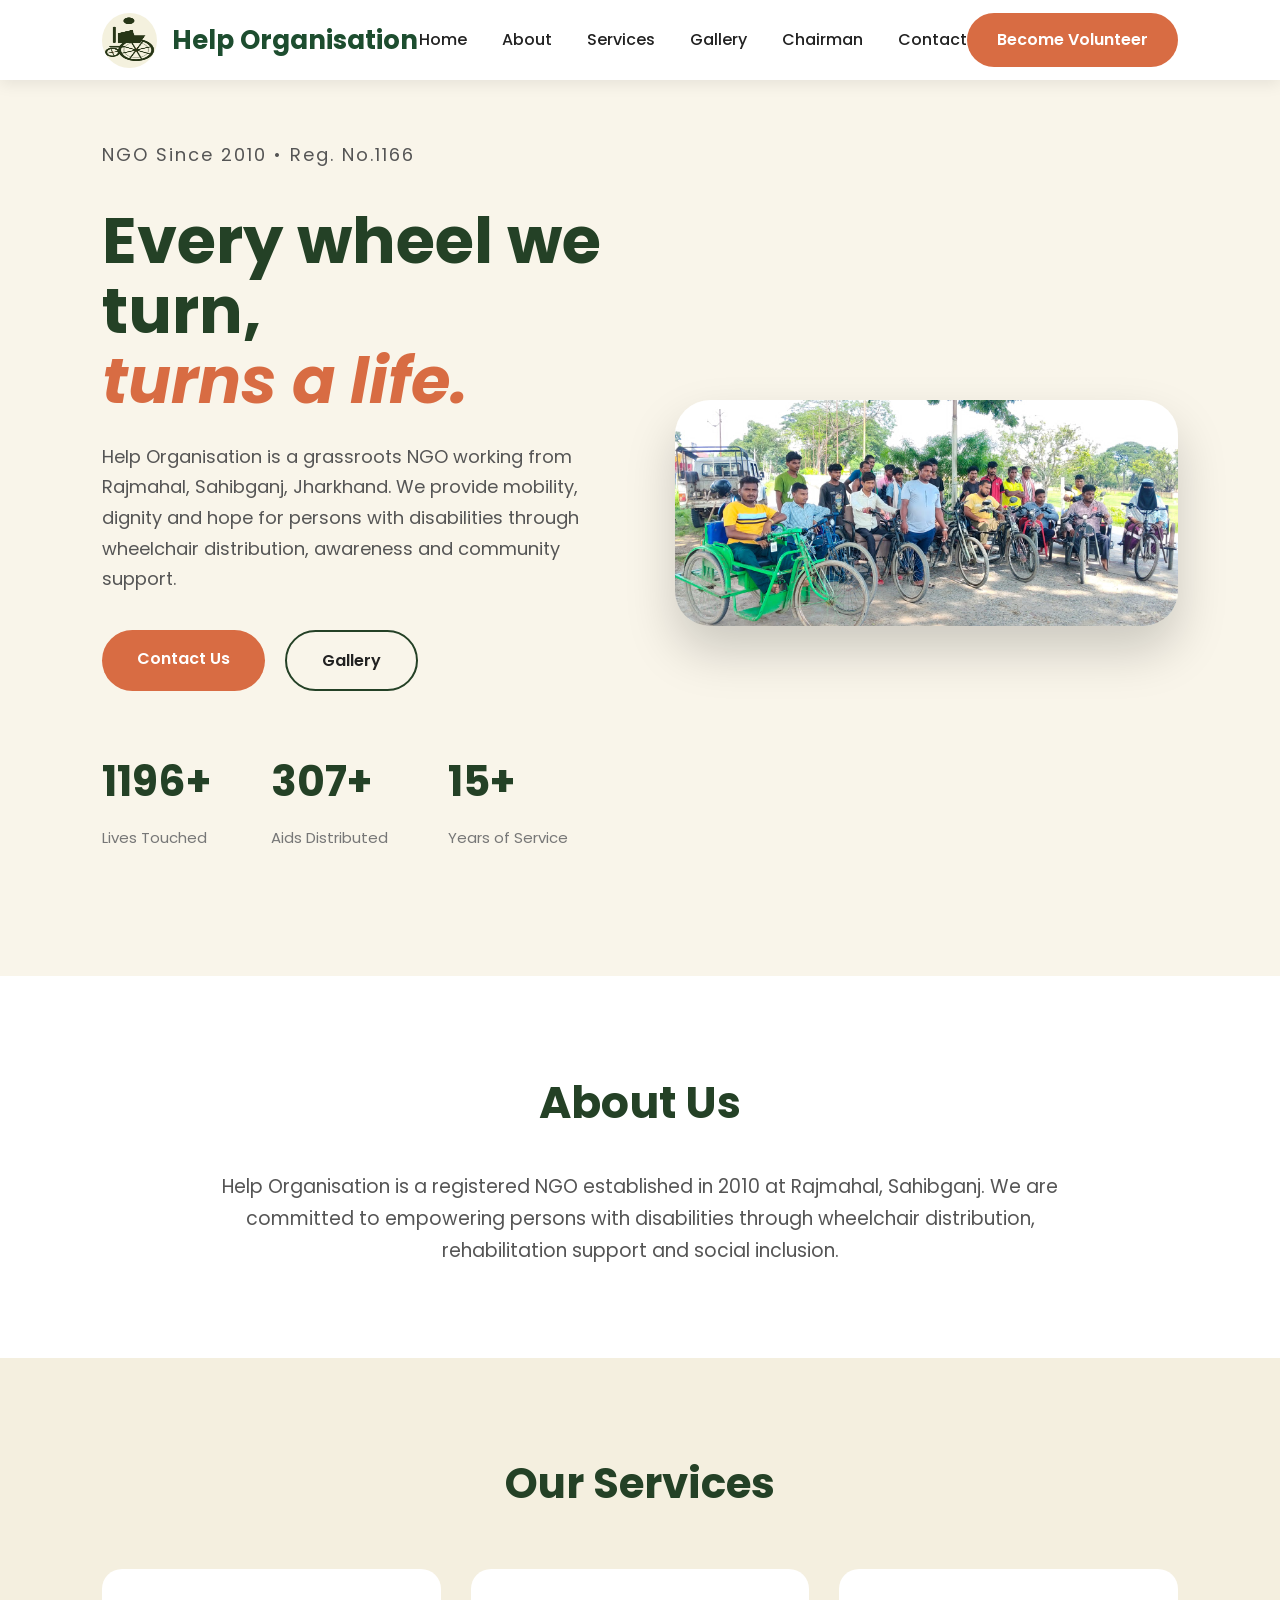
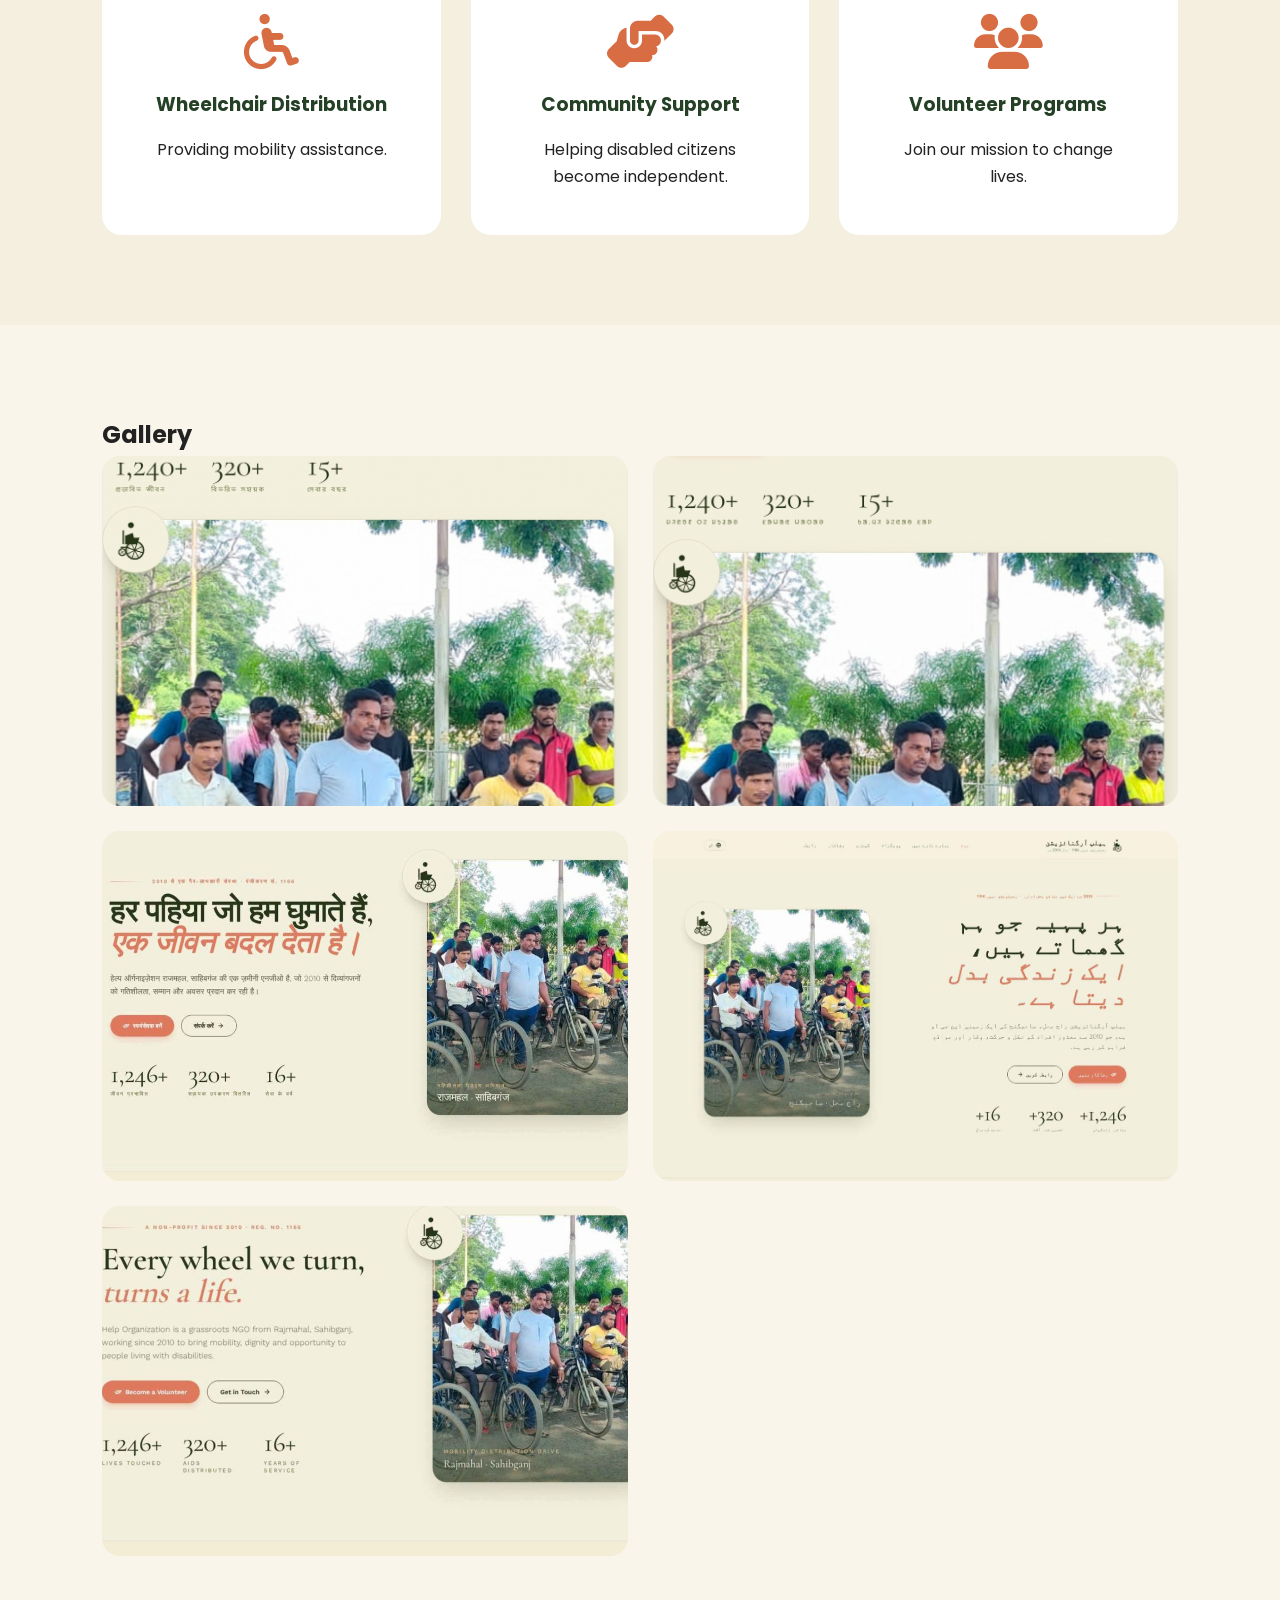
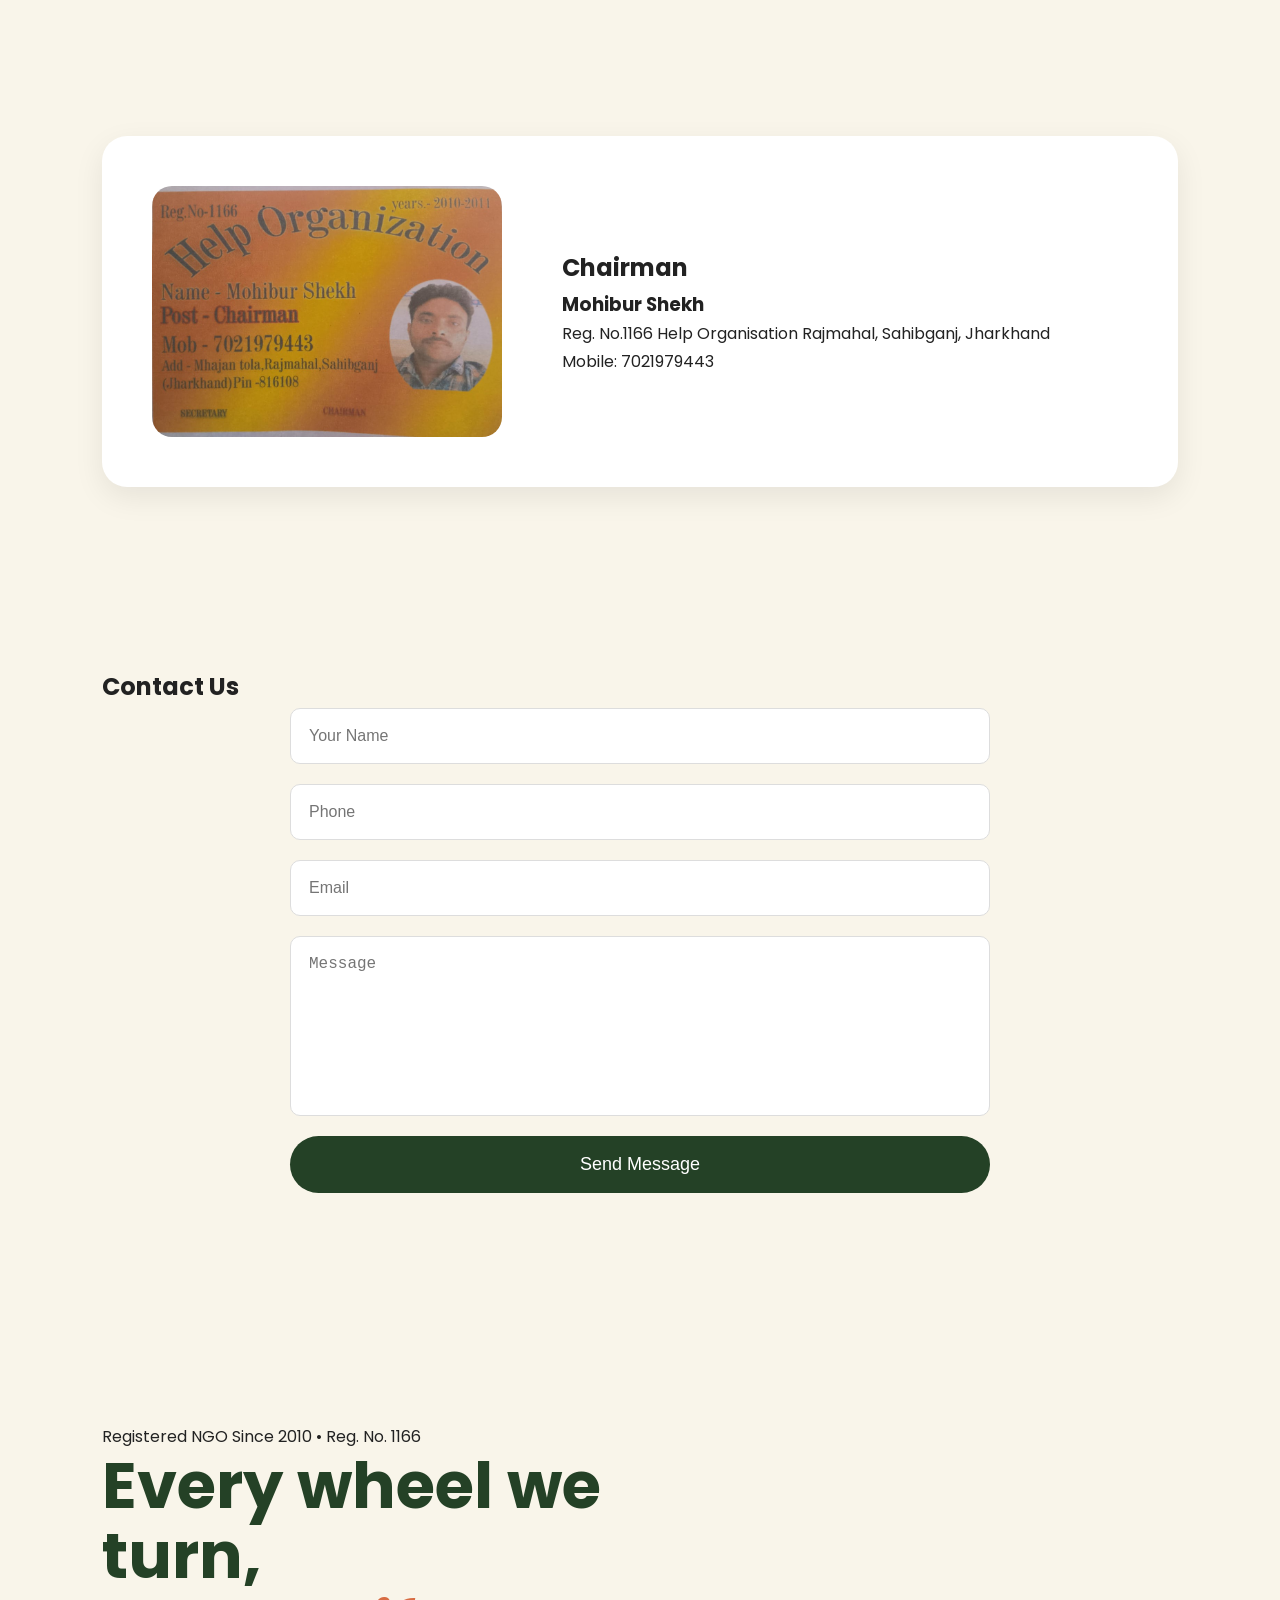
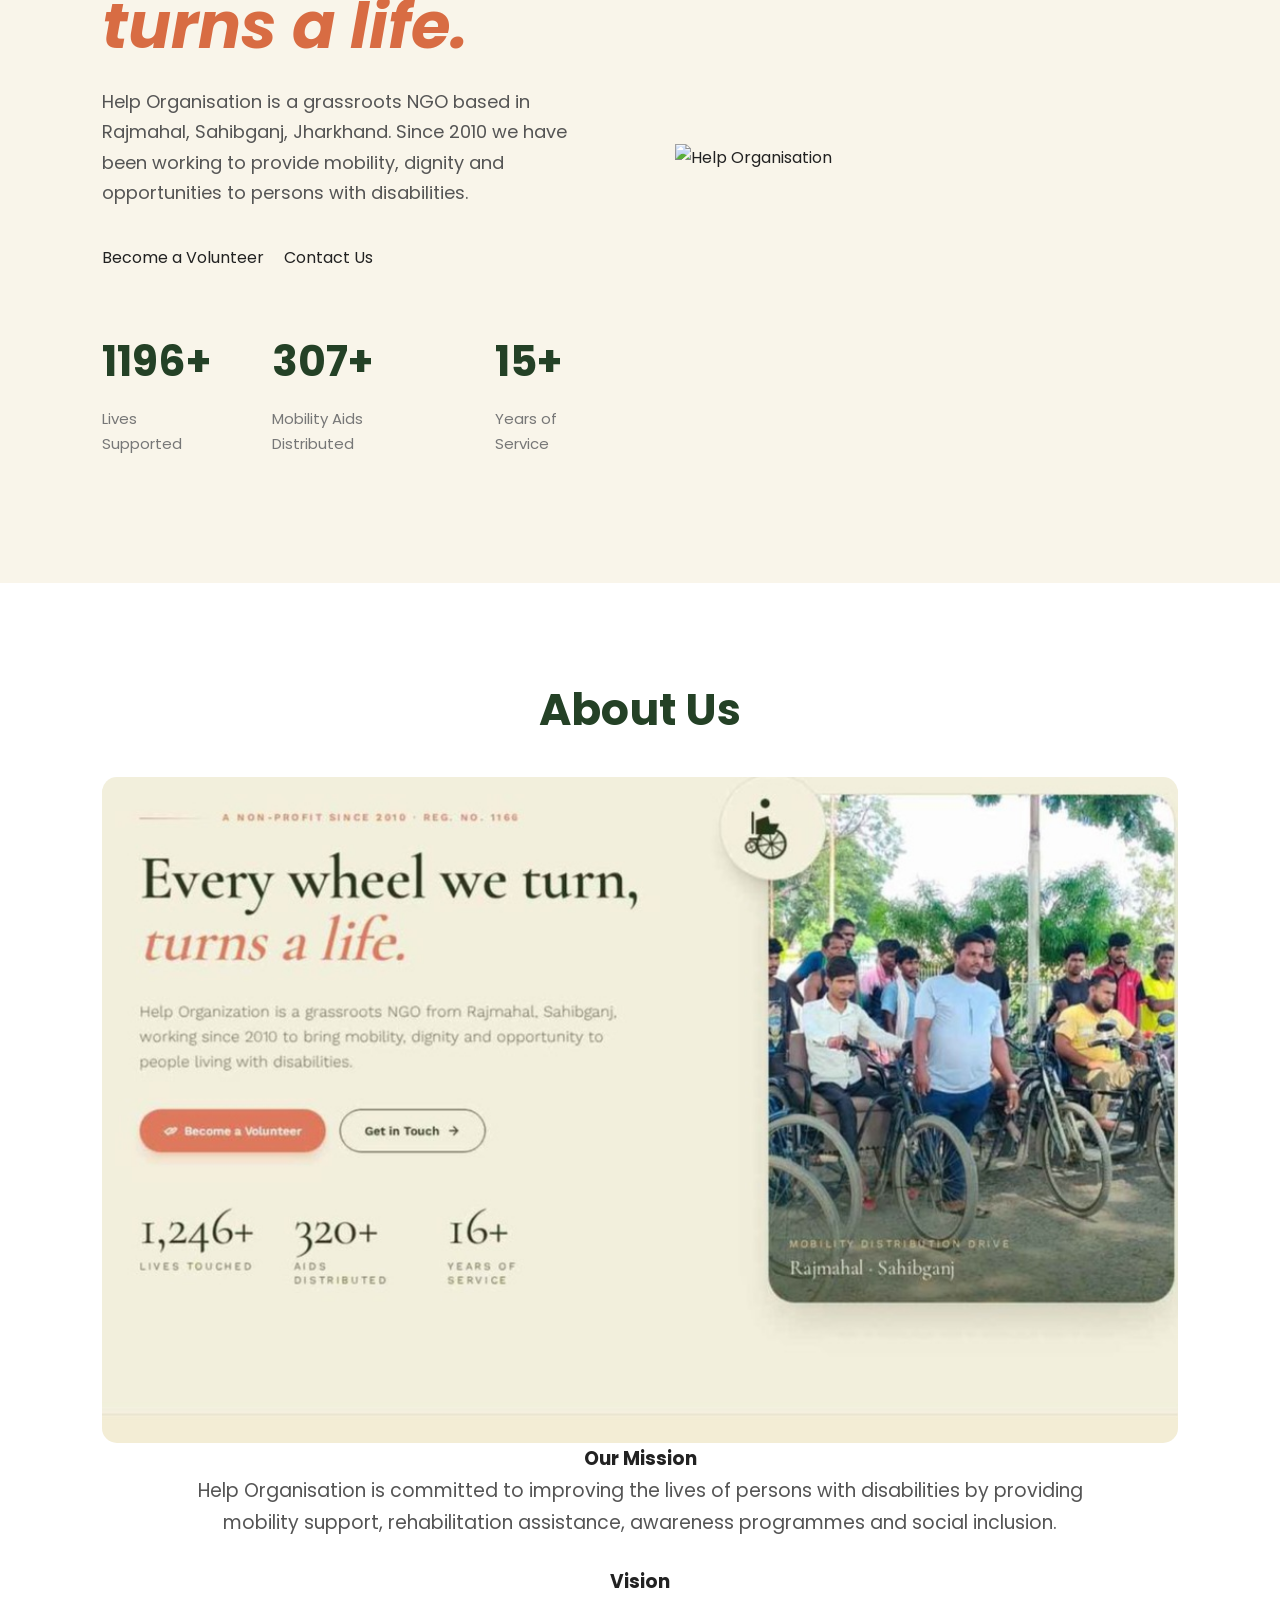
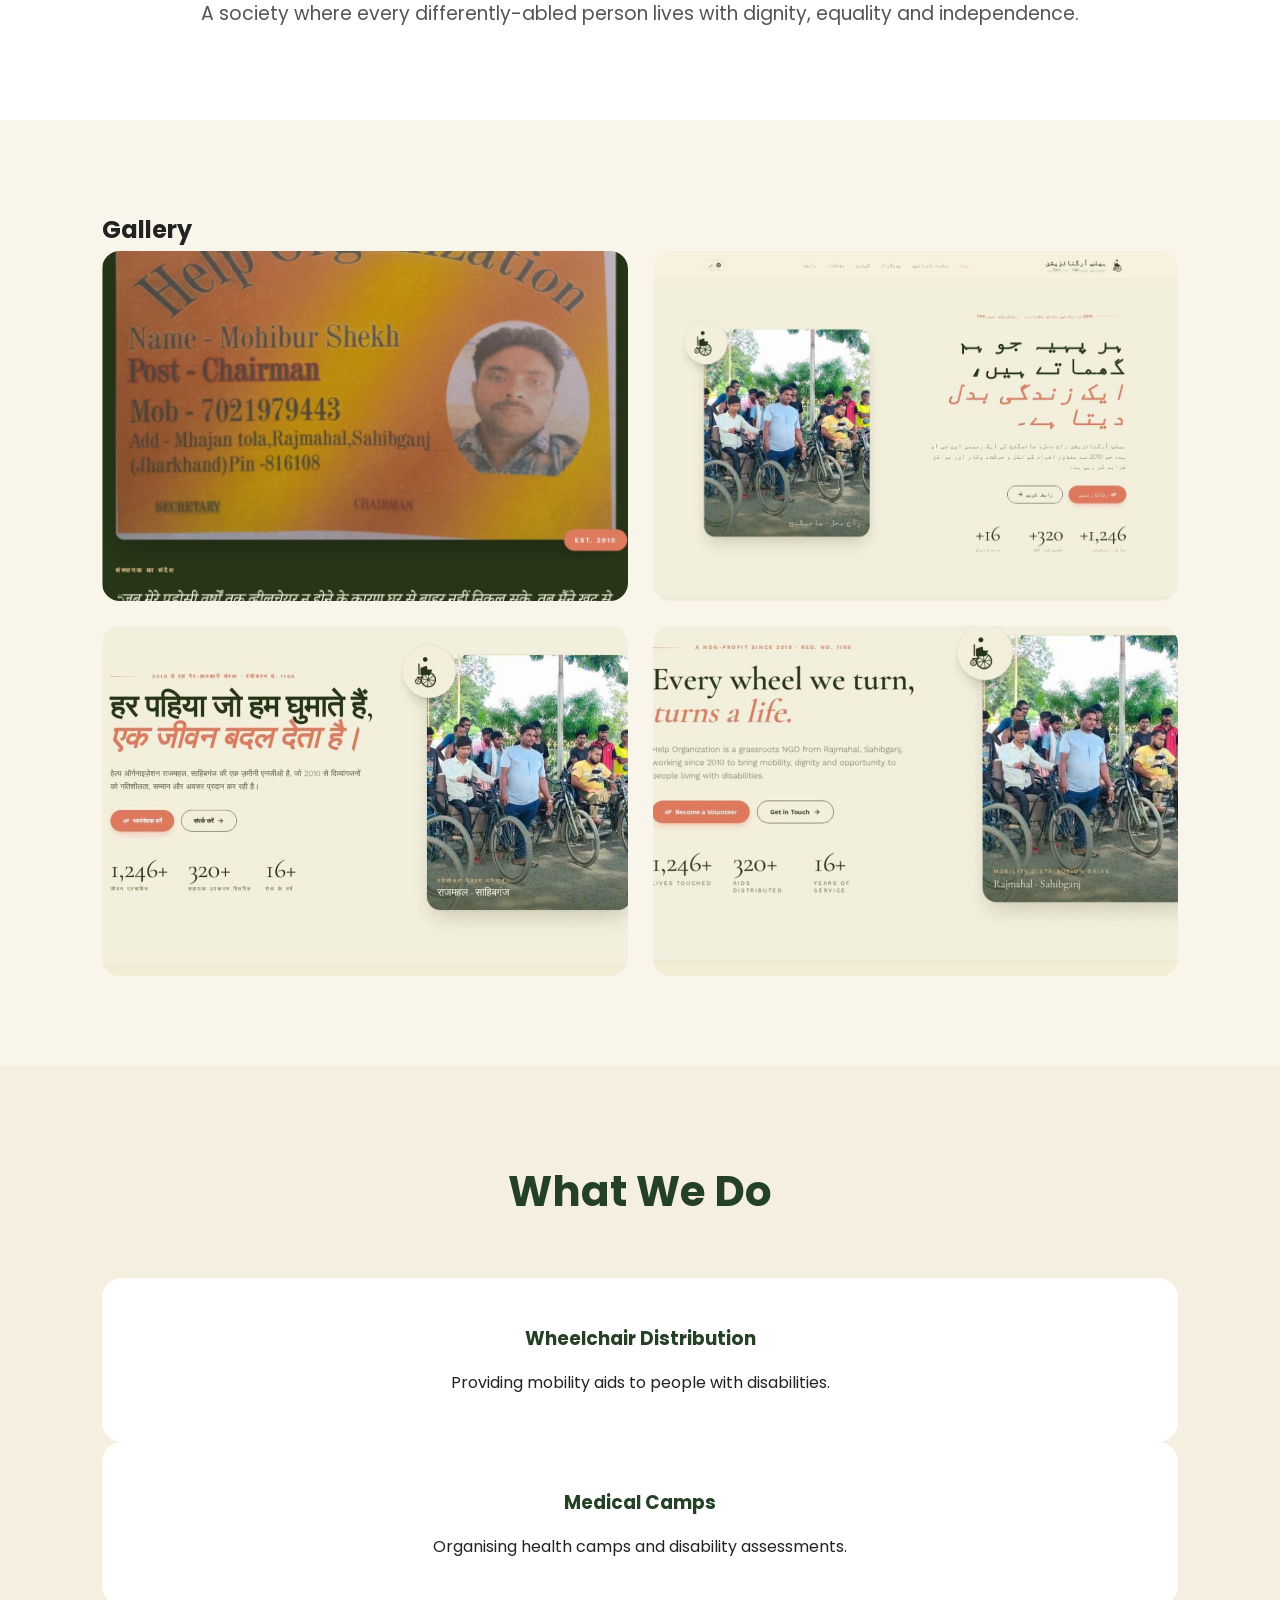
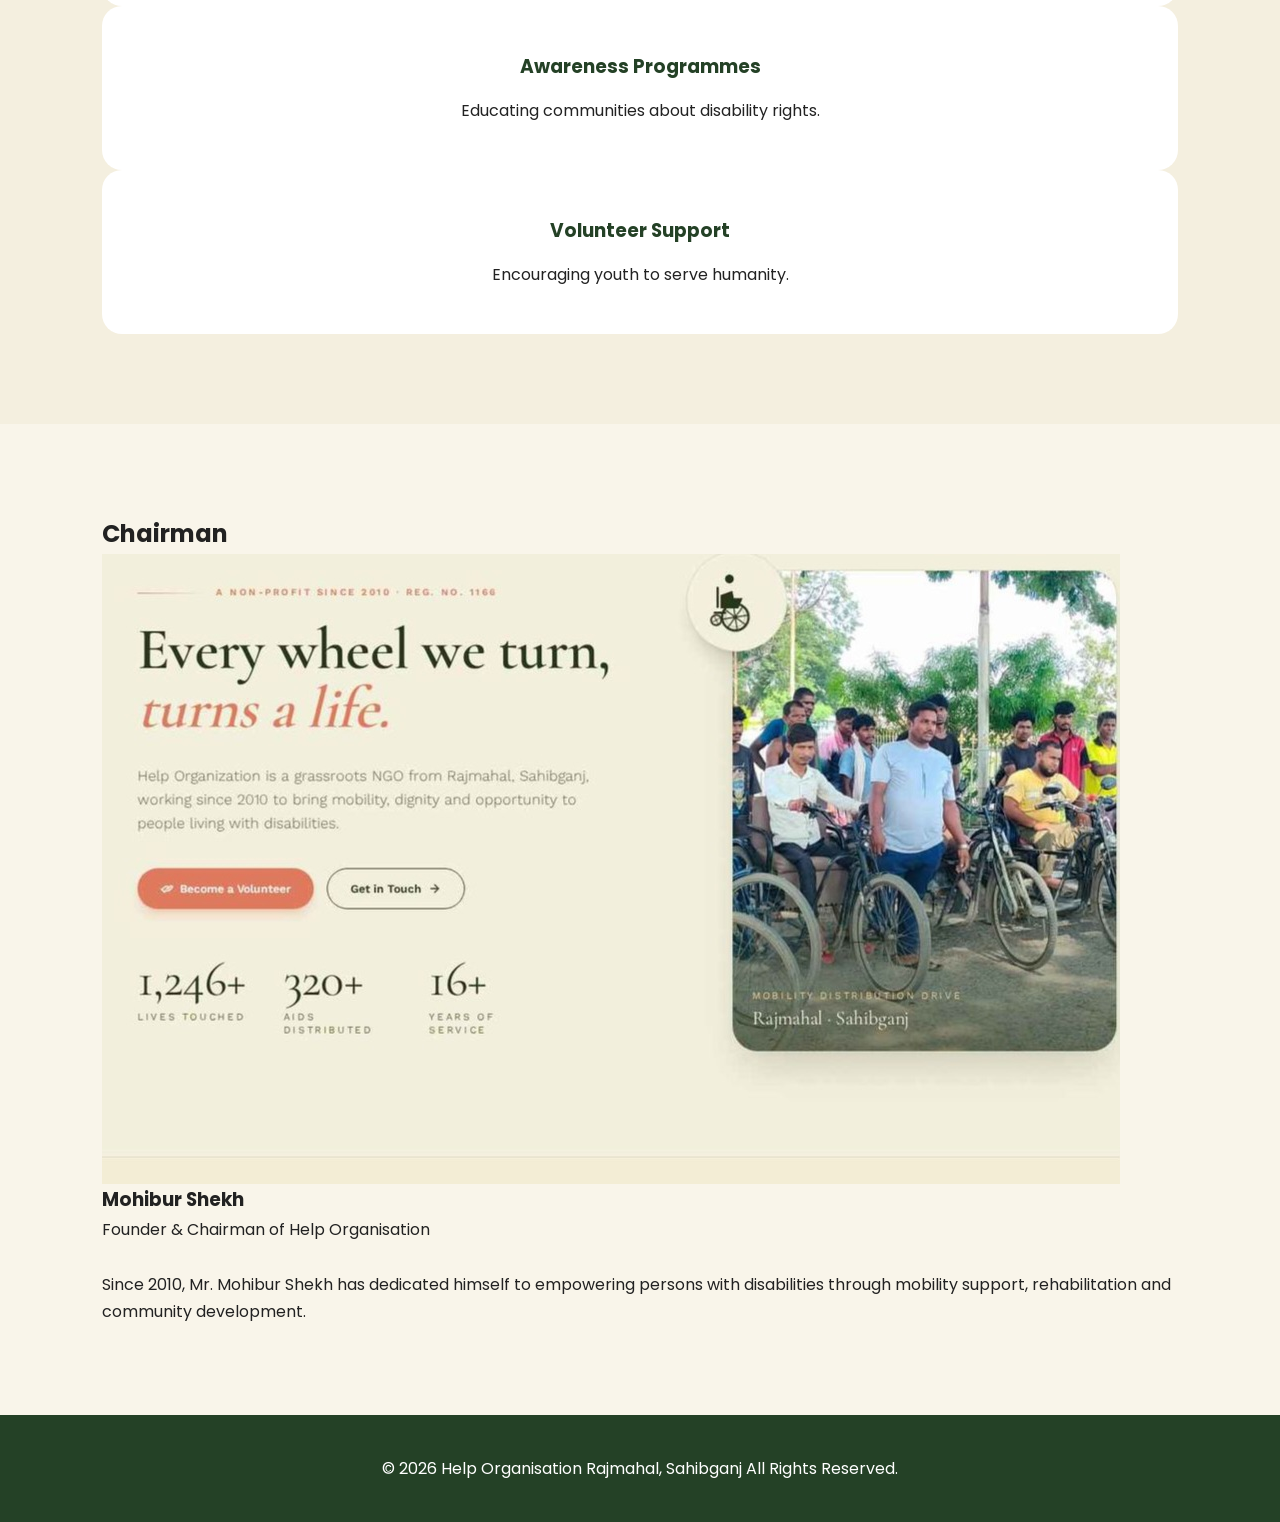
==== commit 0460b129: "Fix HTML encoding issues in index.html" ====
--- a/index.html
+++ b/index.html
@@ -395,7 +395,7 @@
 
 
 
-            <img src="img-20260709-00001.jpg"
+            <img src="voice.jpg"
 
                  alt="Help Organisation">
 
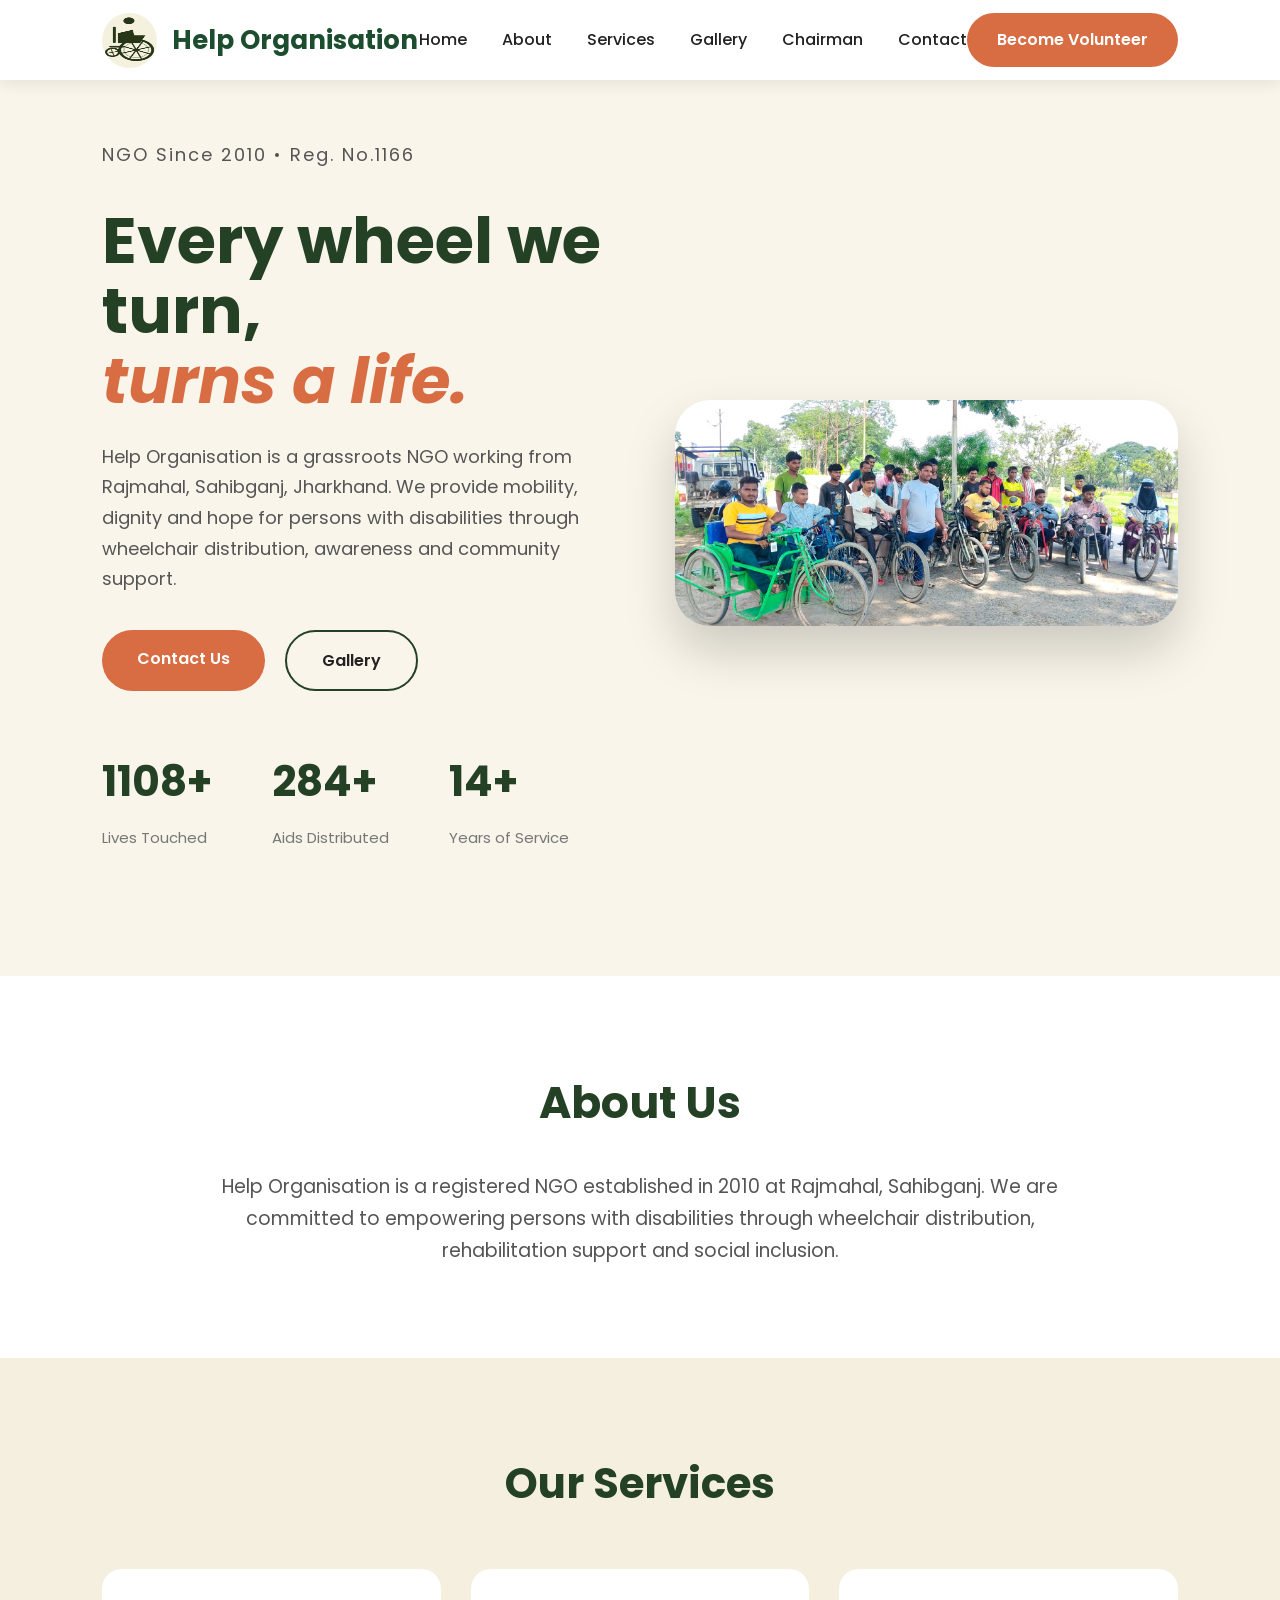
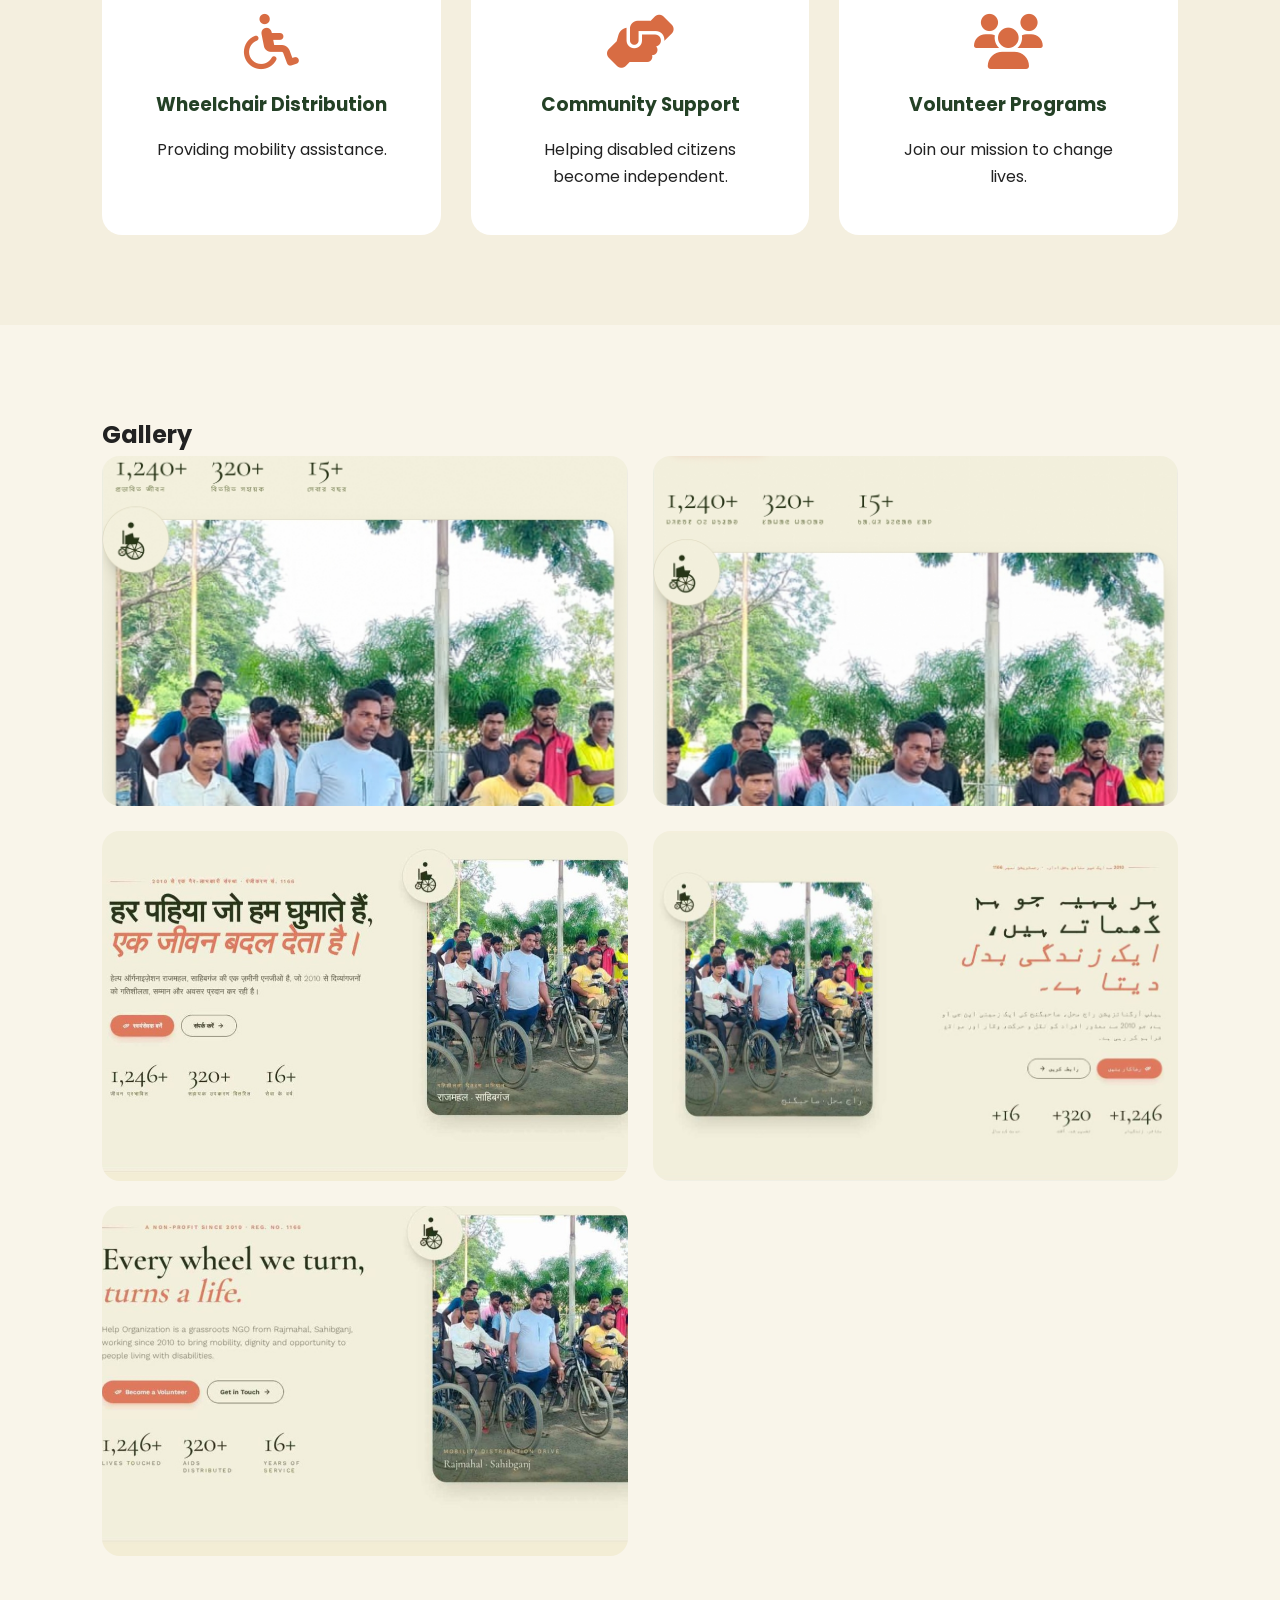
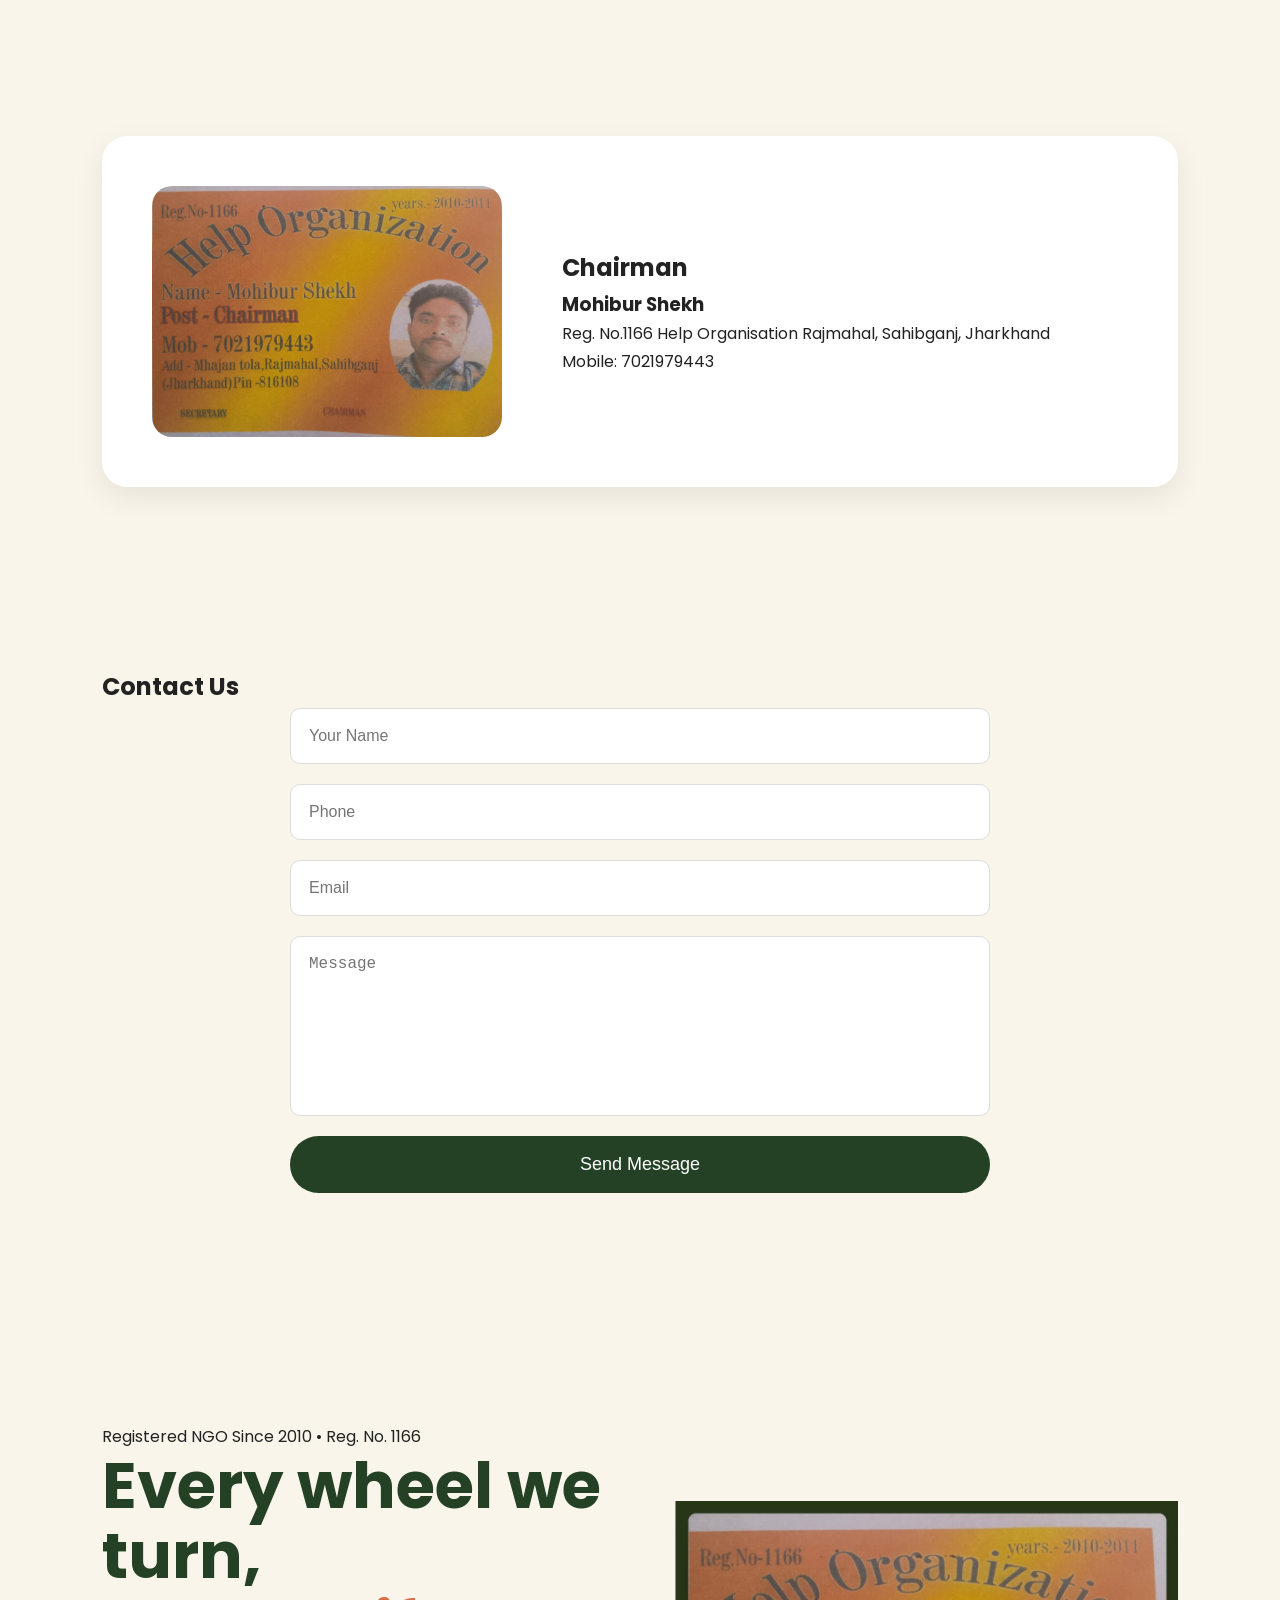
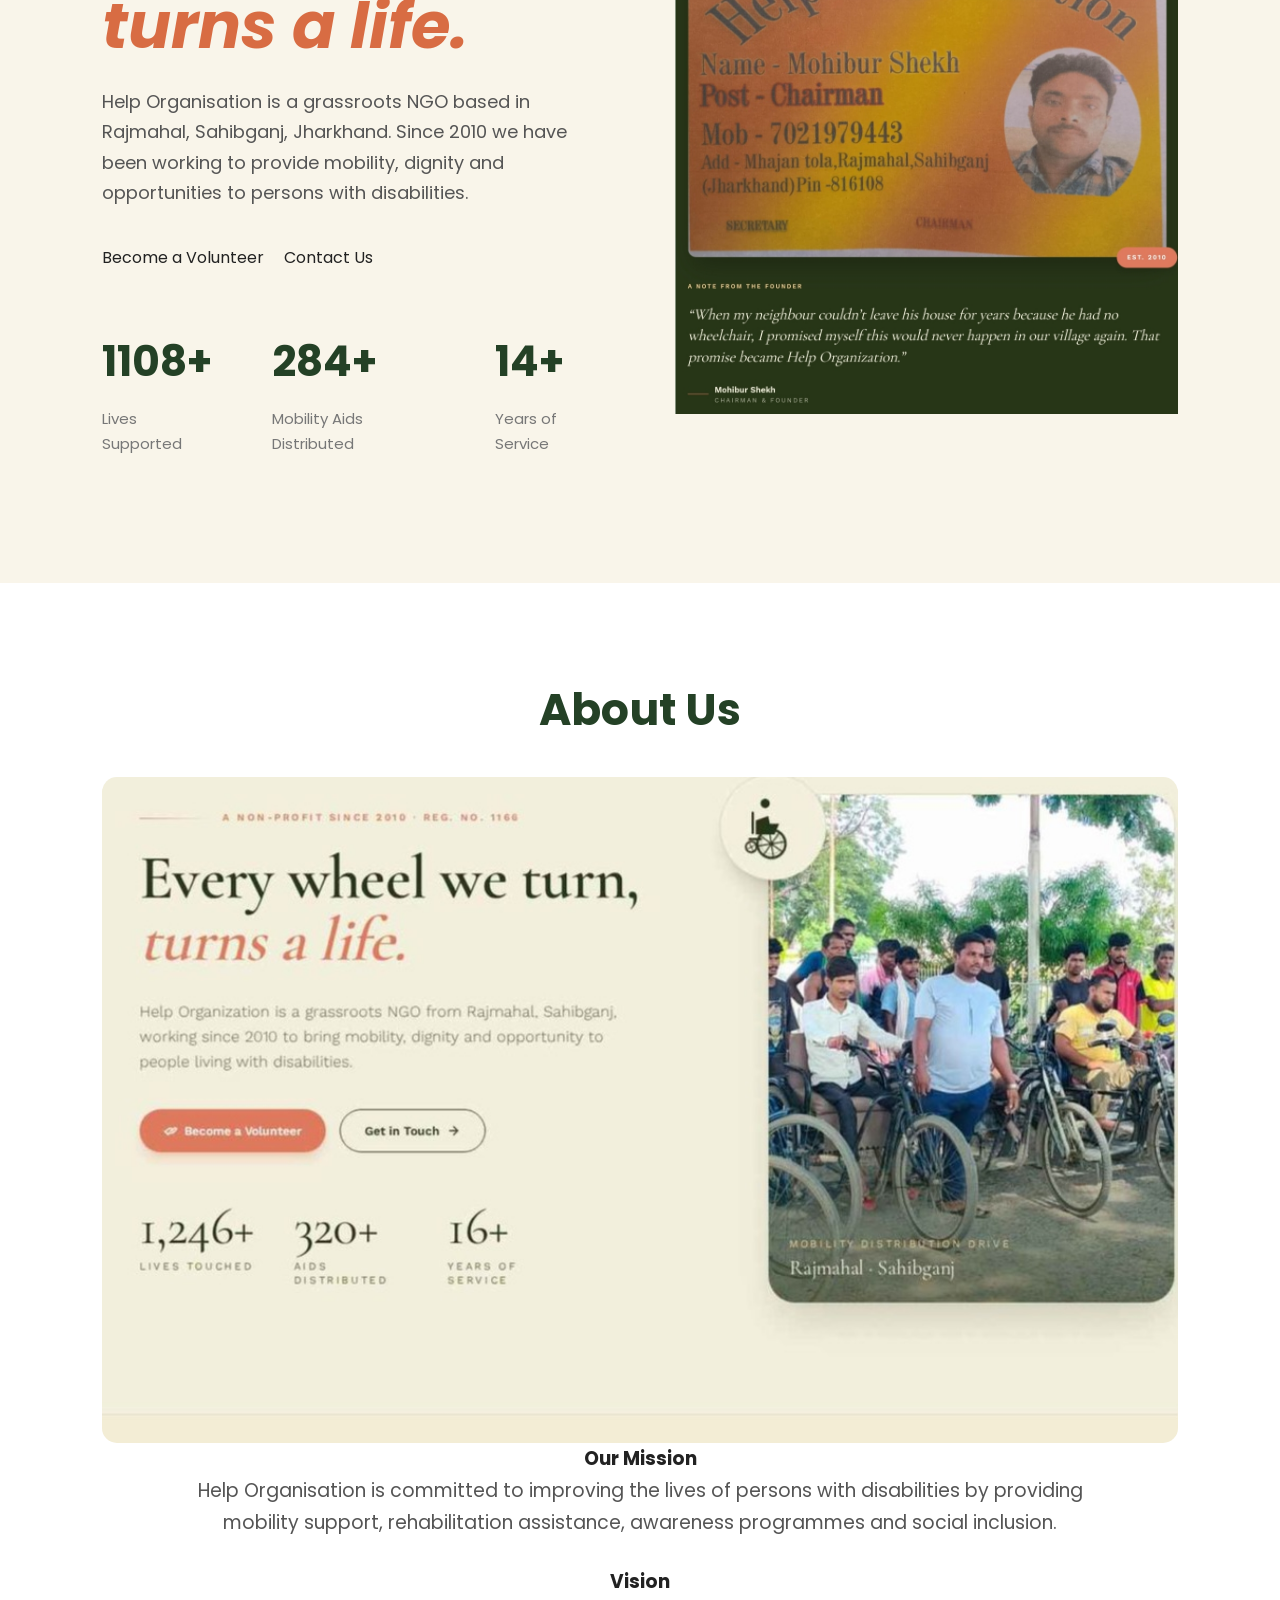
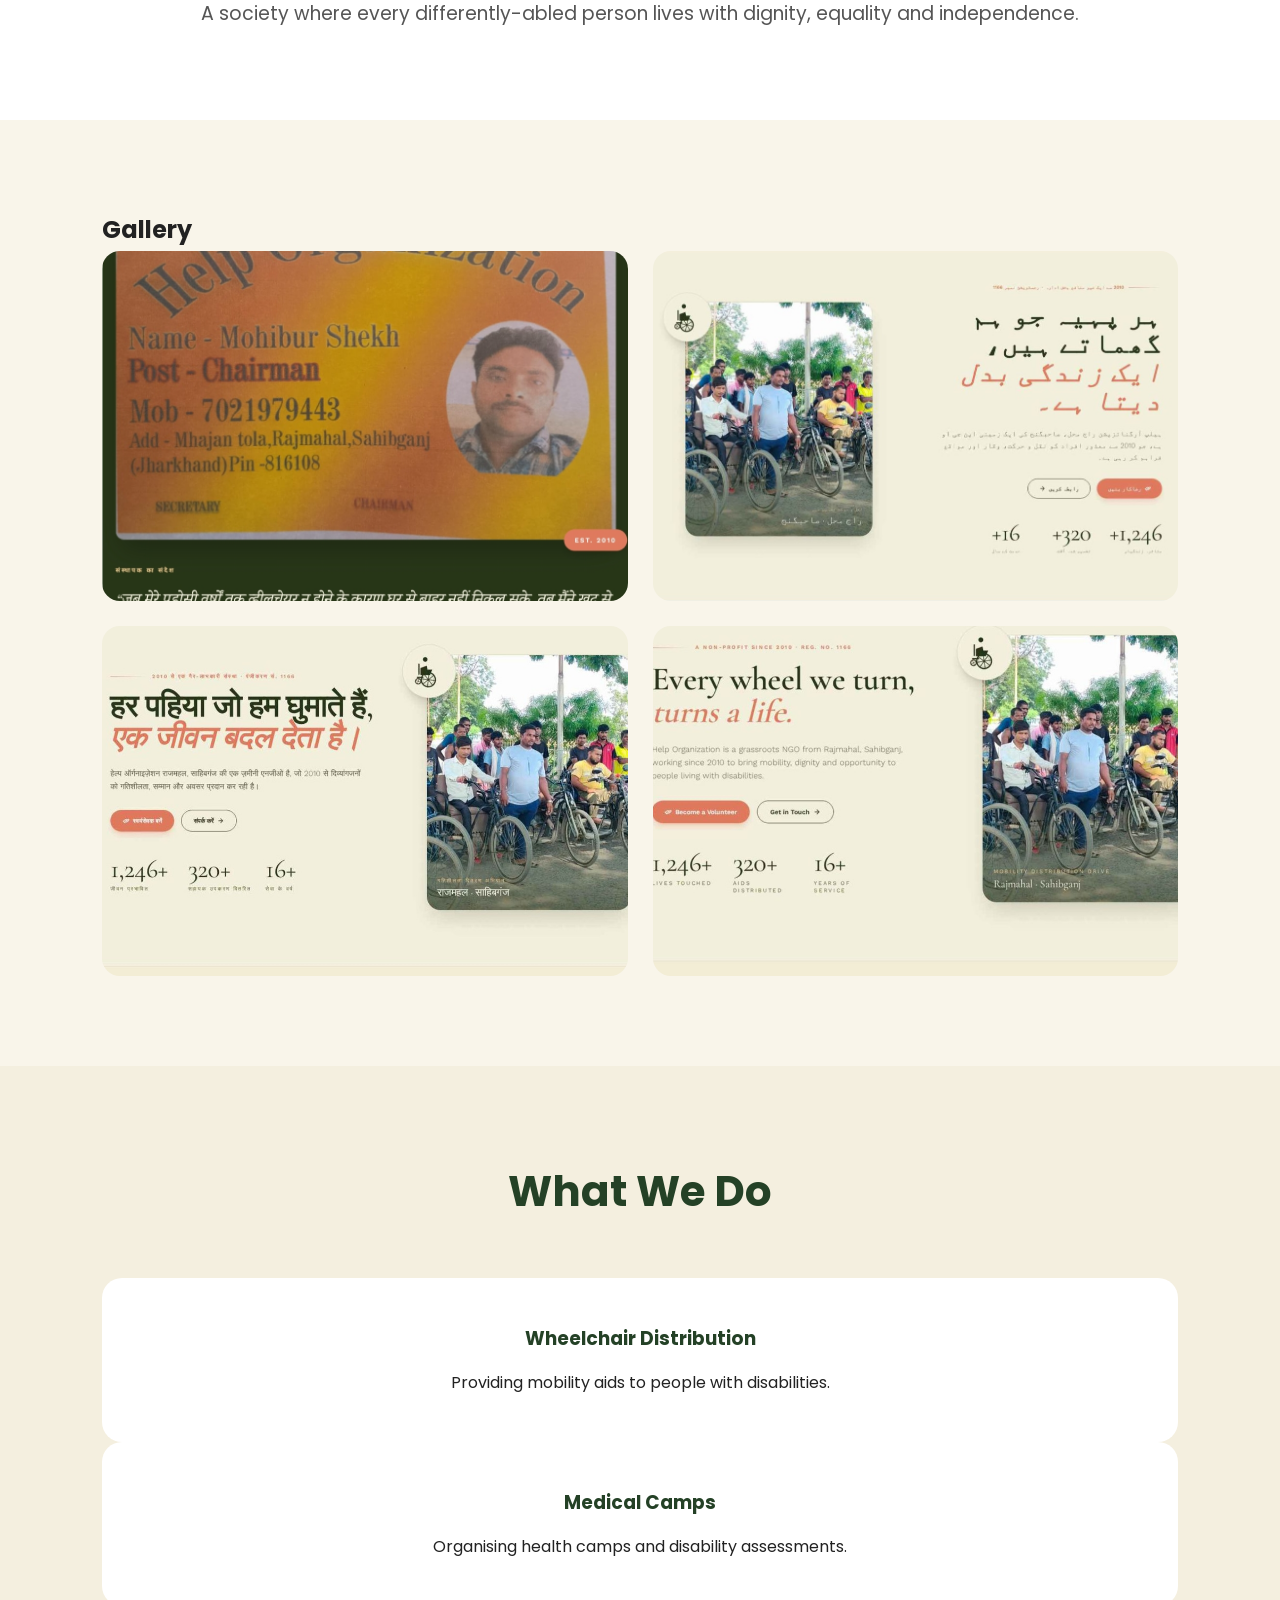
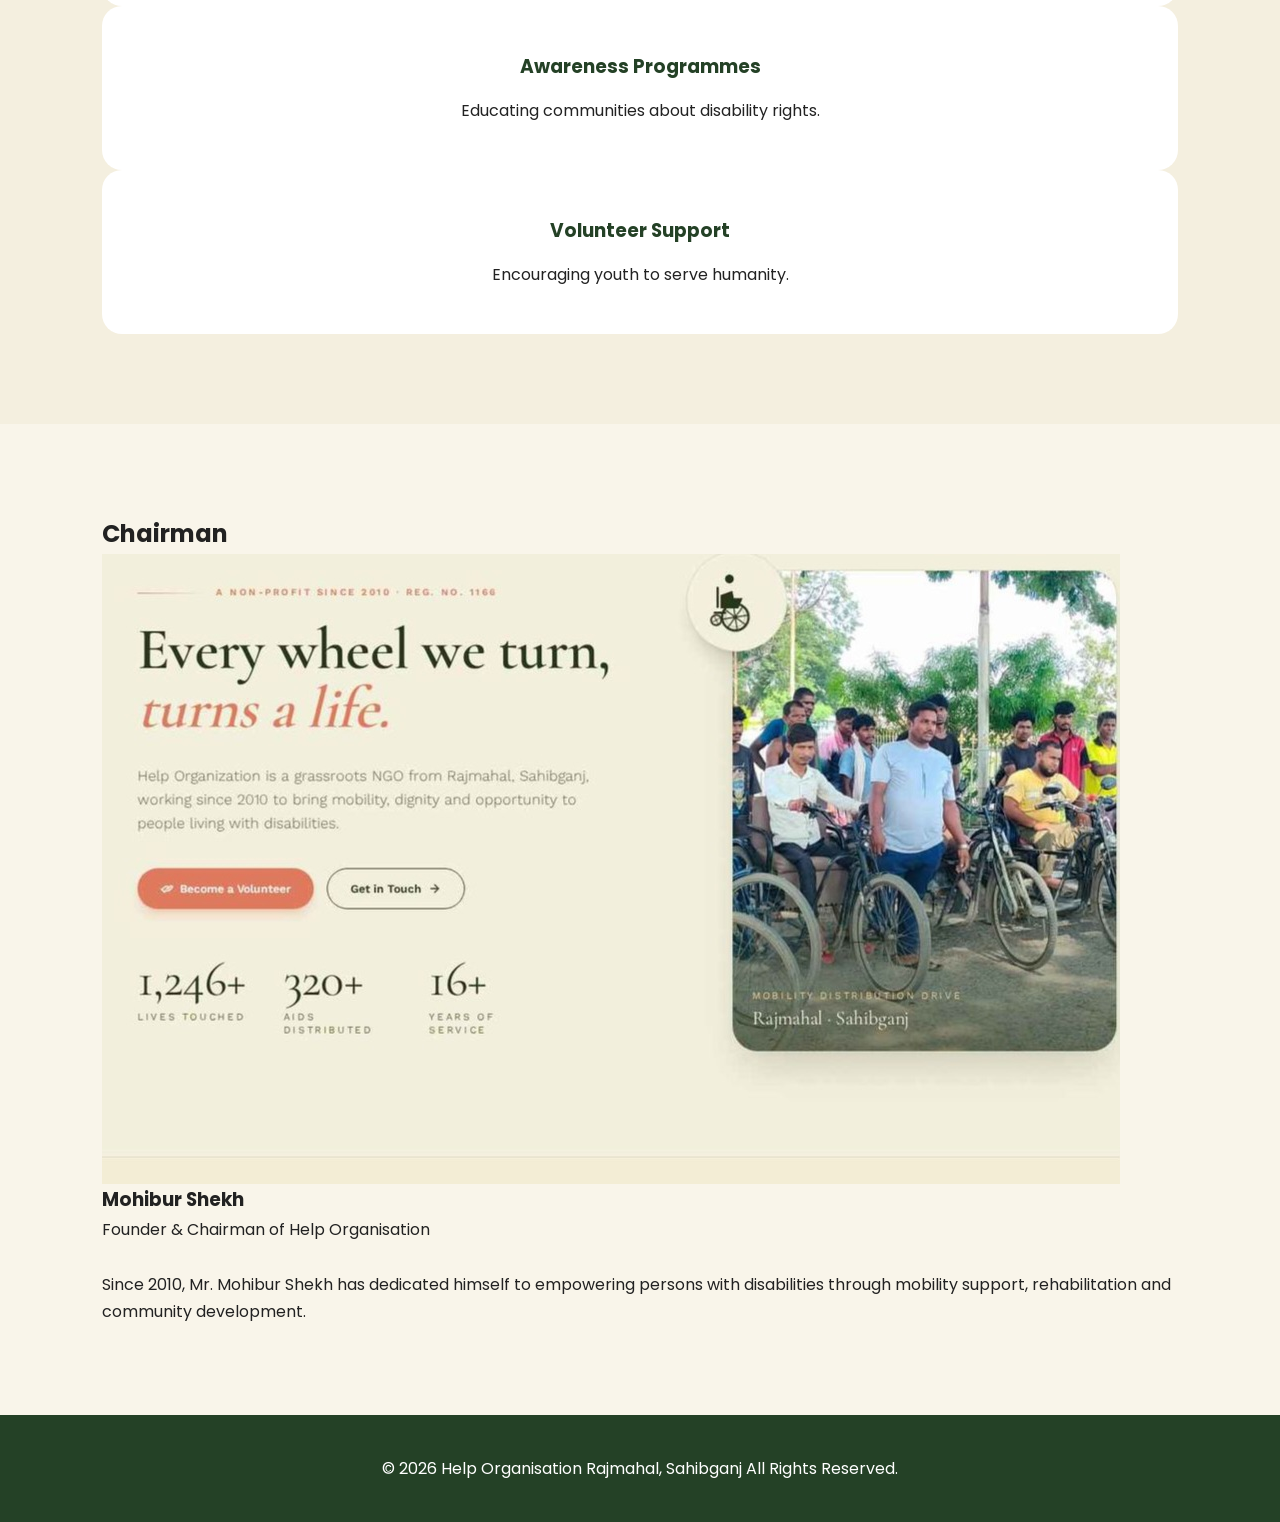
==== commit 01600541: "Update index.html" ====
--- a/index.html
+++ b/index.html
@@ -207,7 +207,7 @@
 
 <img src="image-1.png.jpg">
     
-    <img src="image-2.png.jpg">
+    <img src="imagee-2.png.jpg">
 
 <img src="image-3.png.jpg">
 
@@ -529,7 +529,7 @@
 
 
 
-            <img src="image-2.png.jpg">
+            <img src="imagee-2.png.jpg">
 
 
 
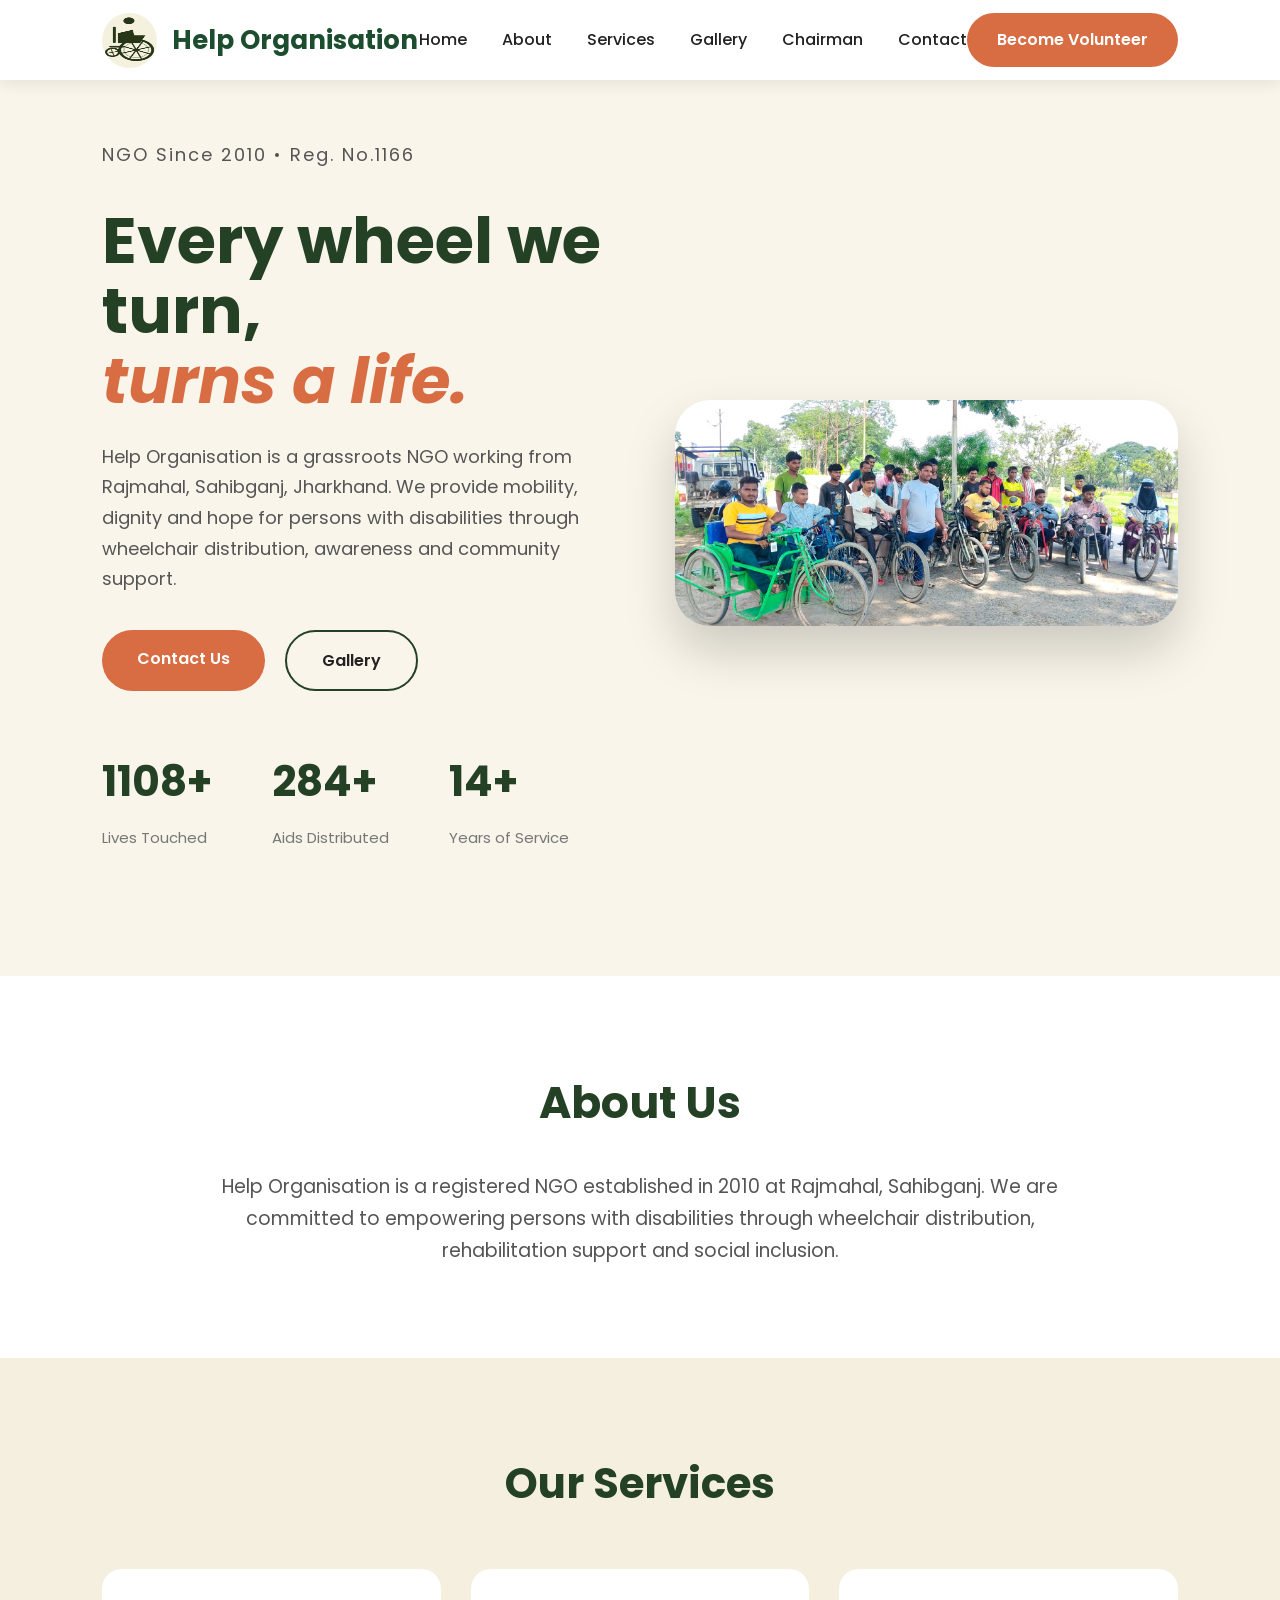
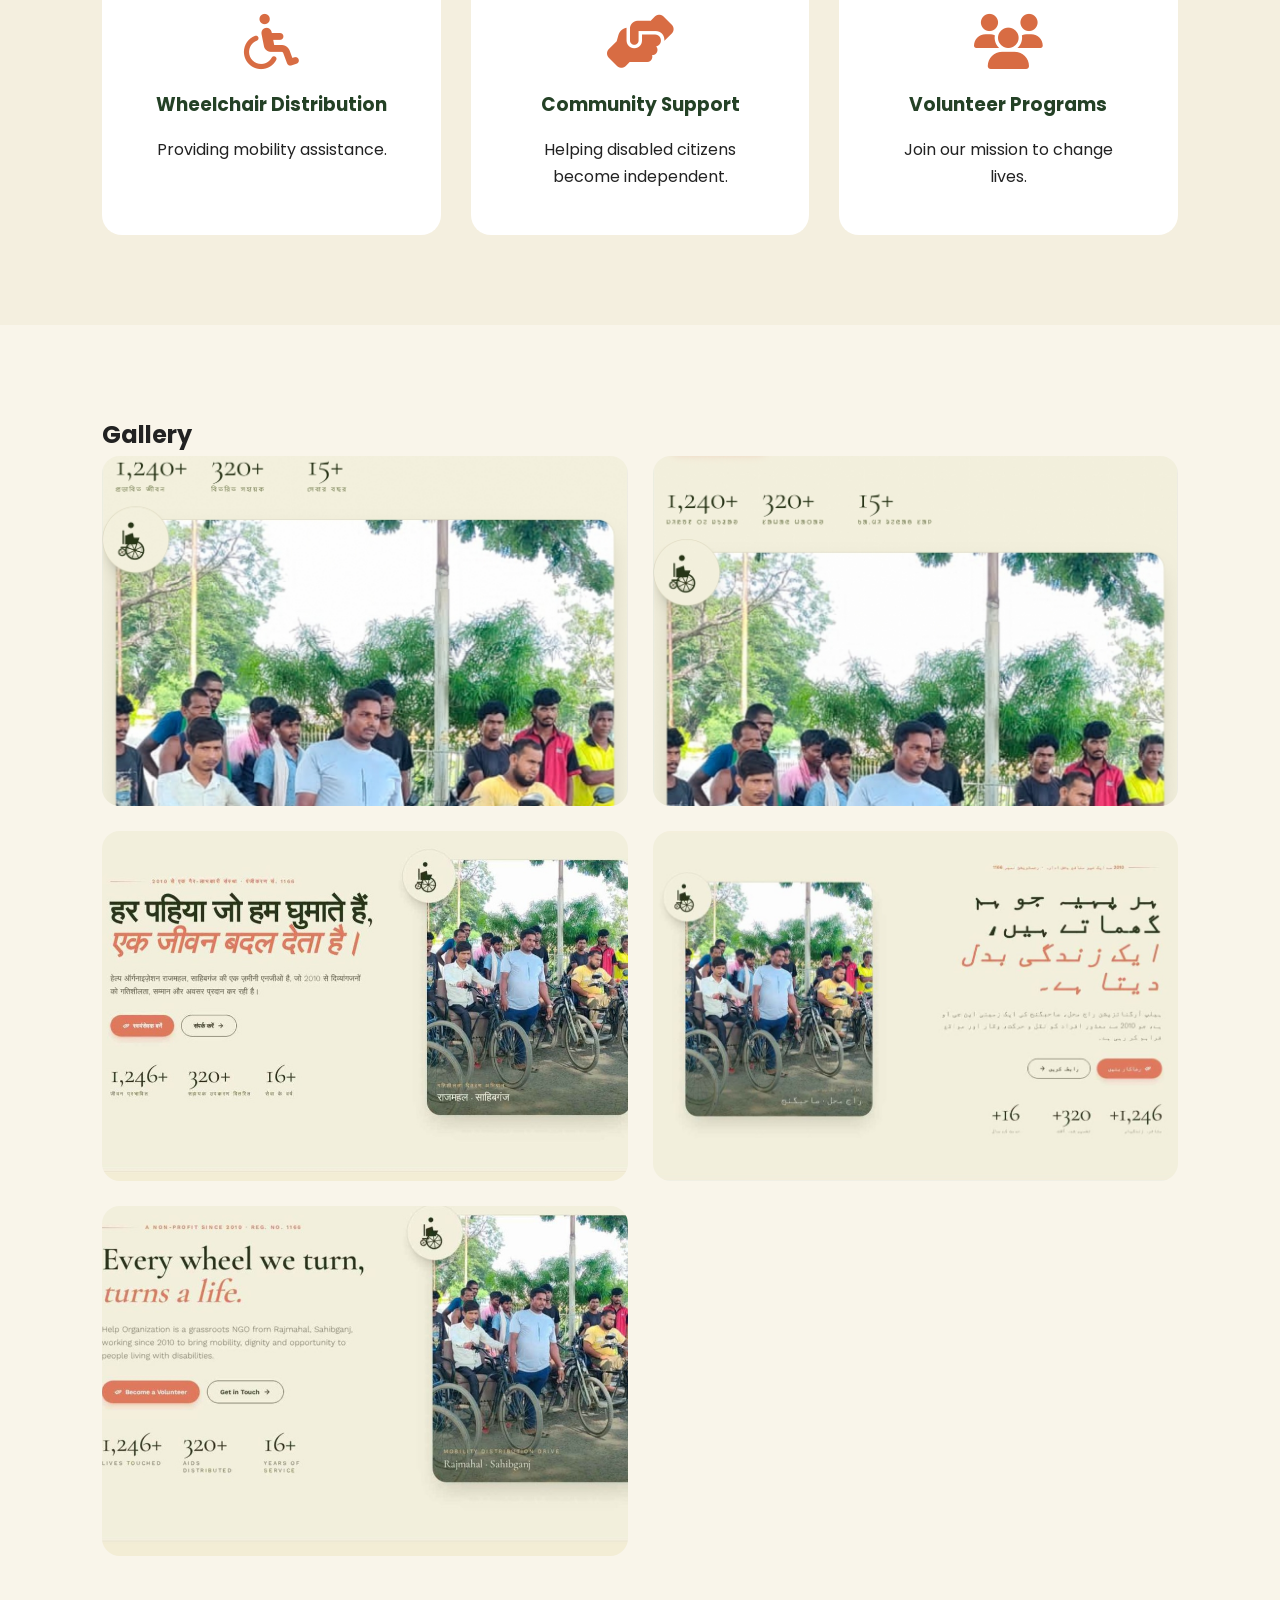
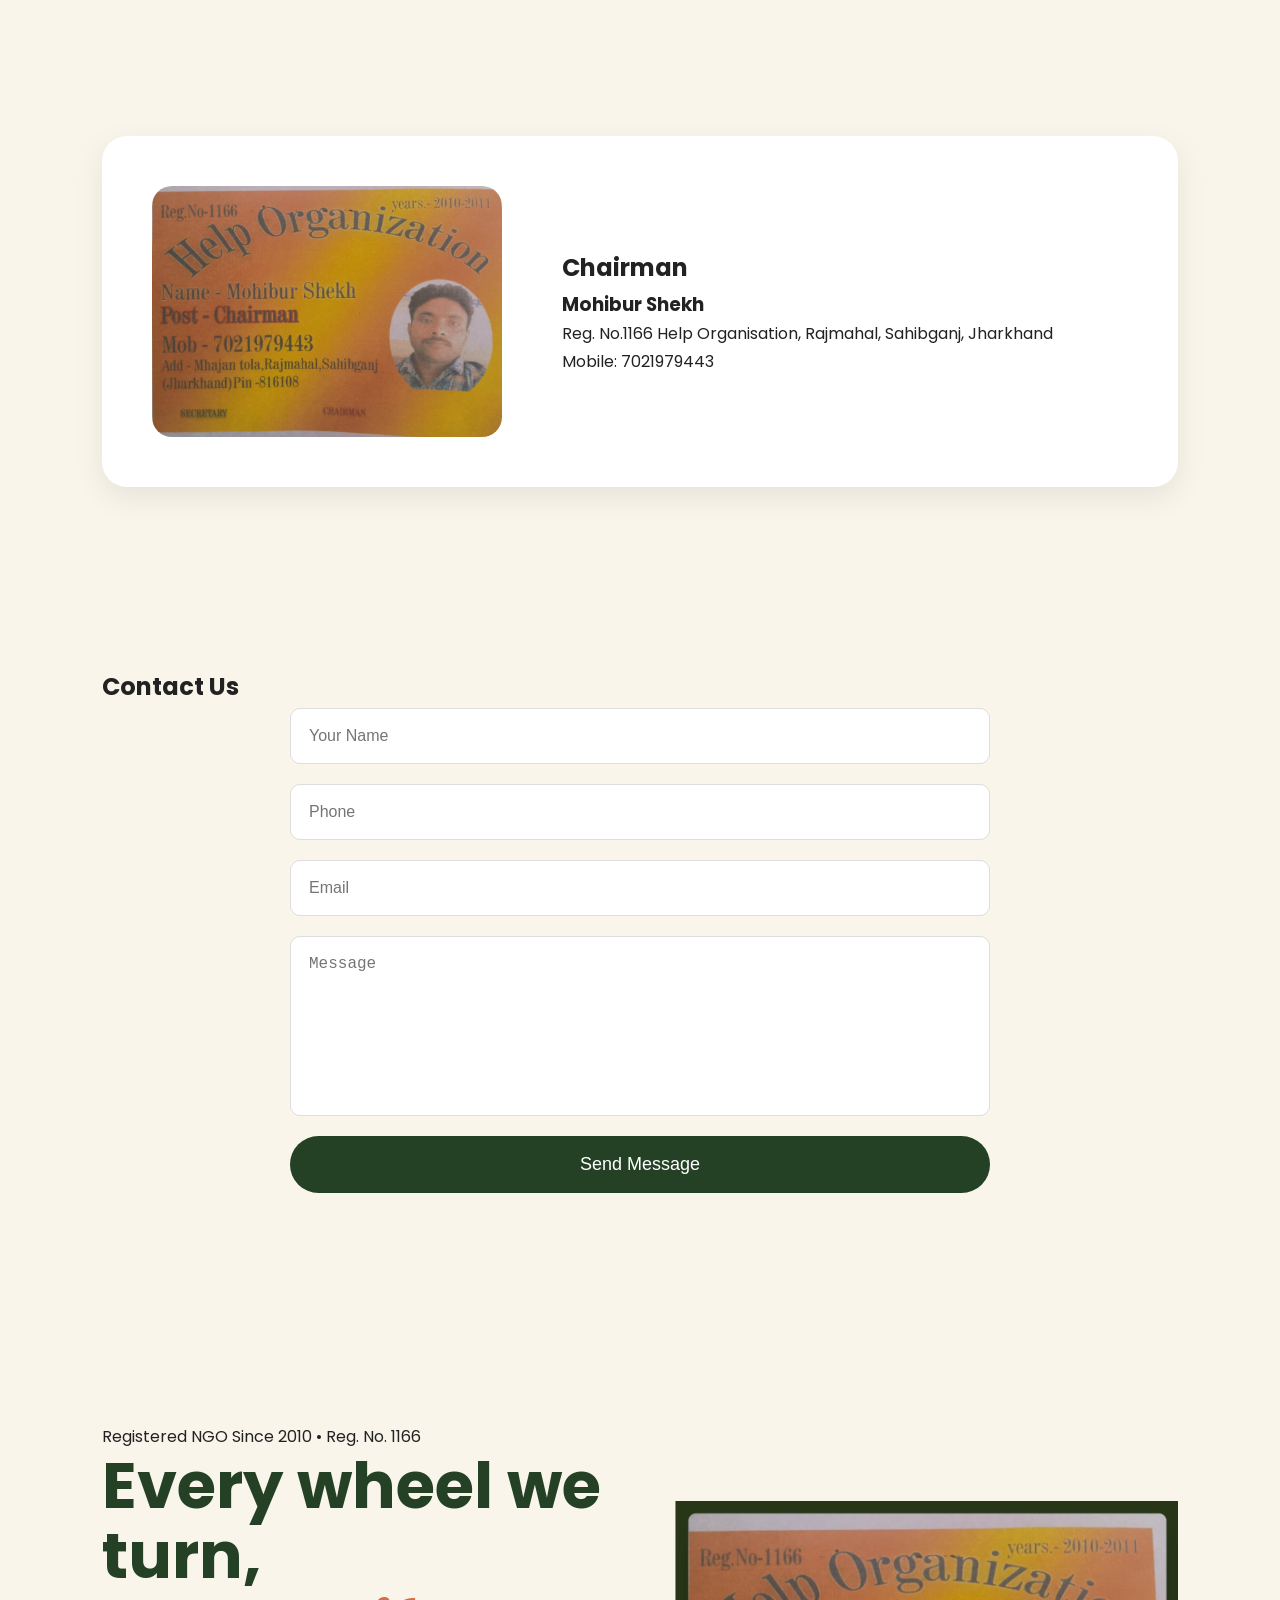
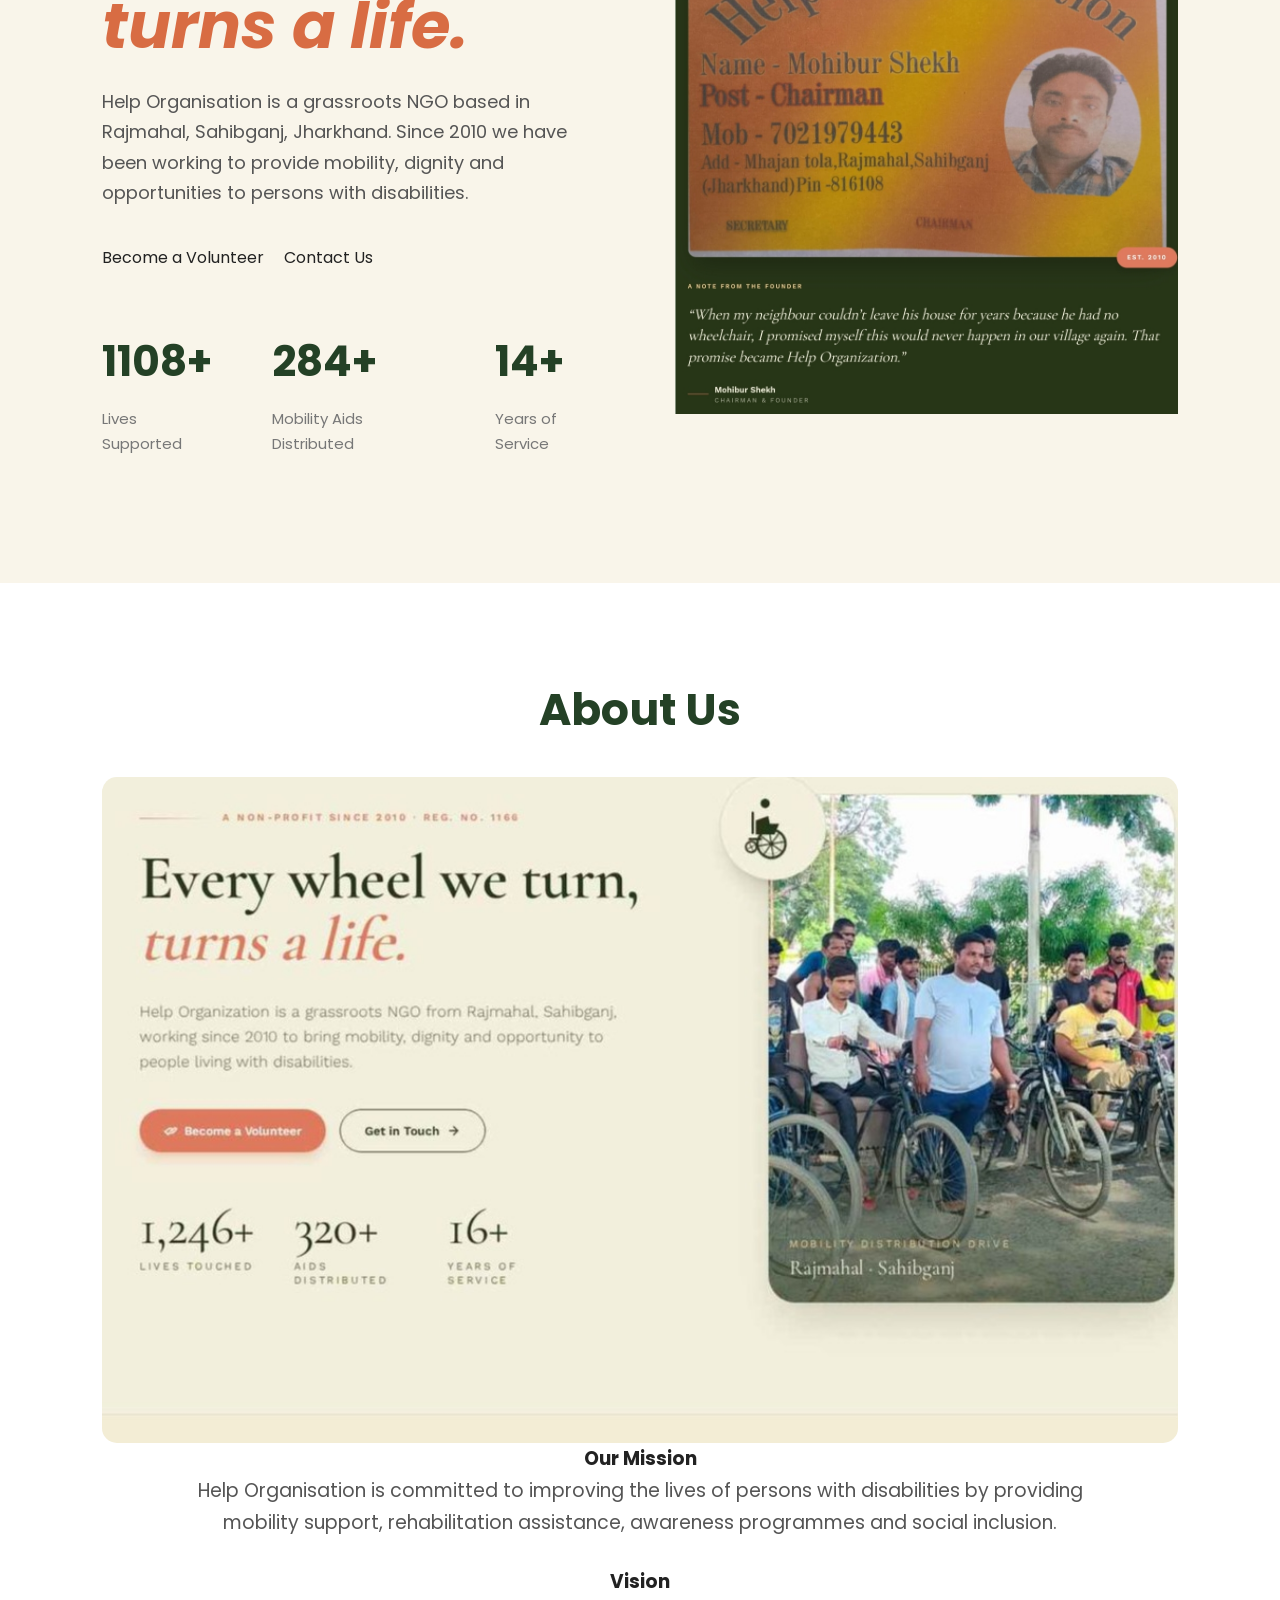
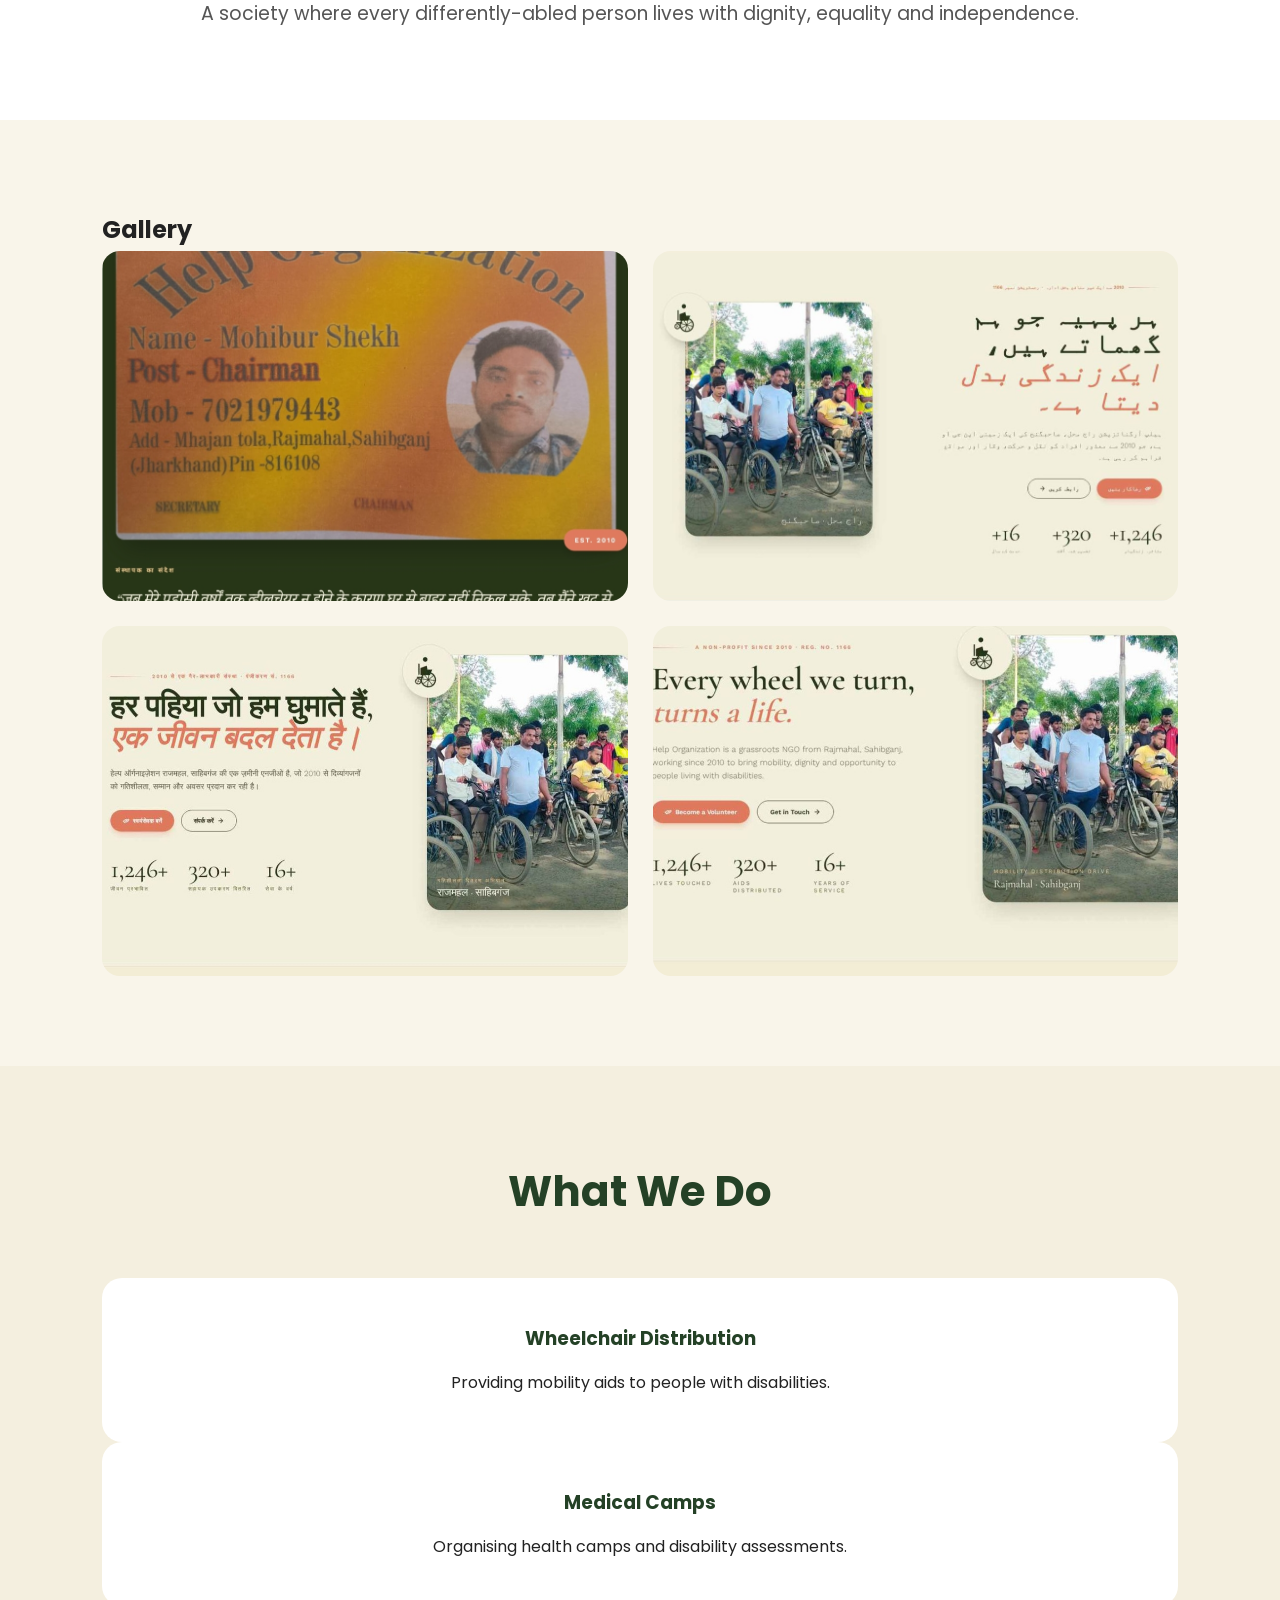
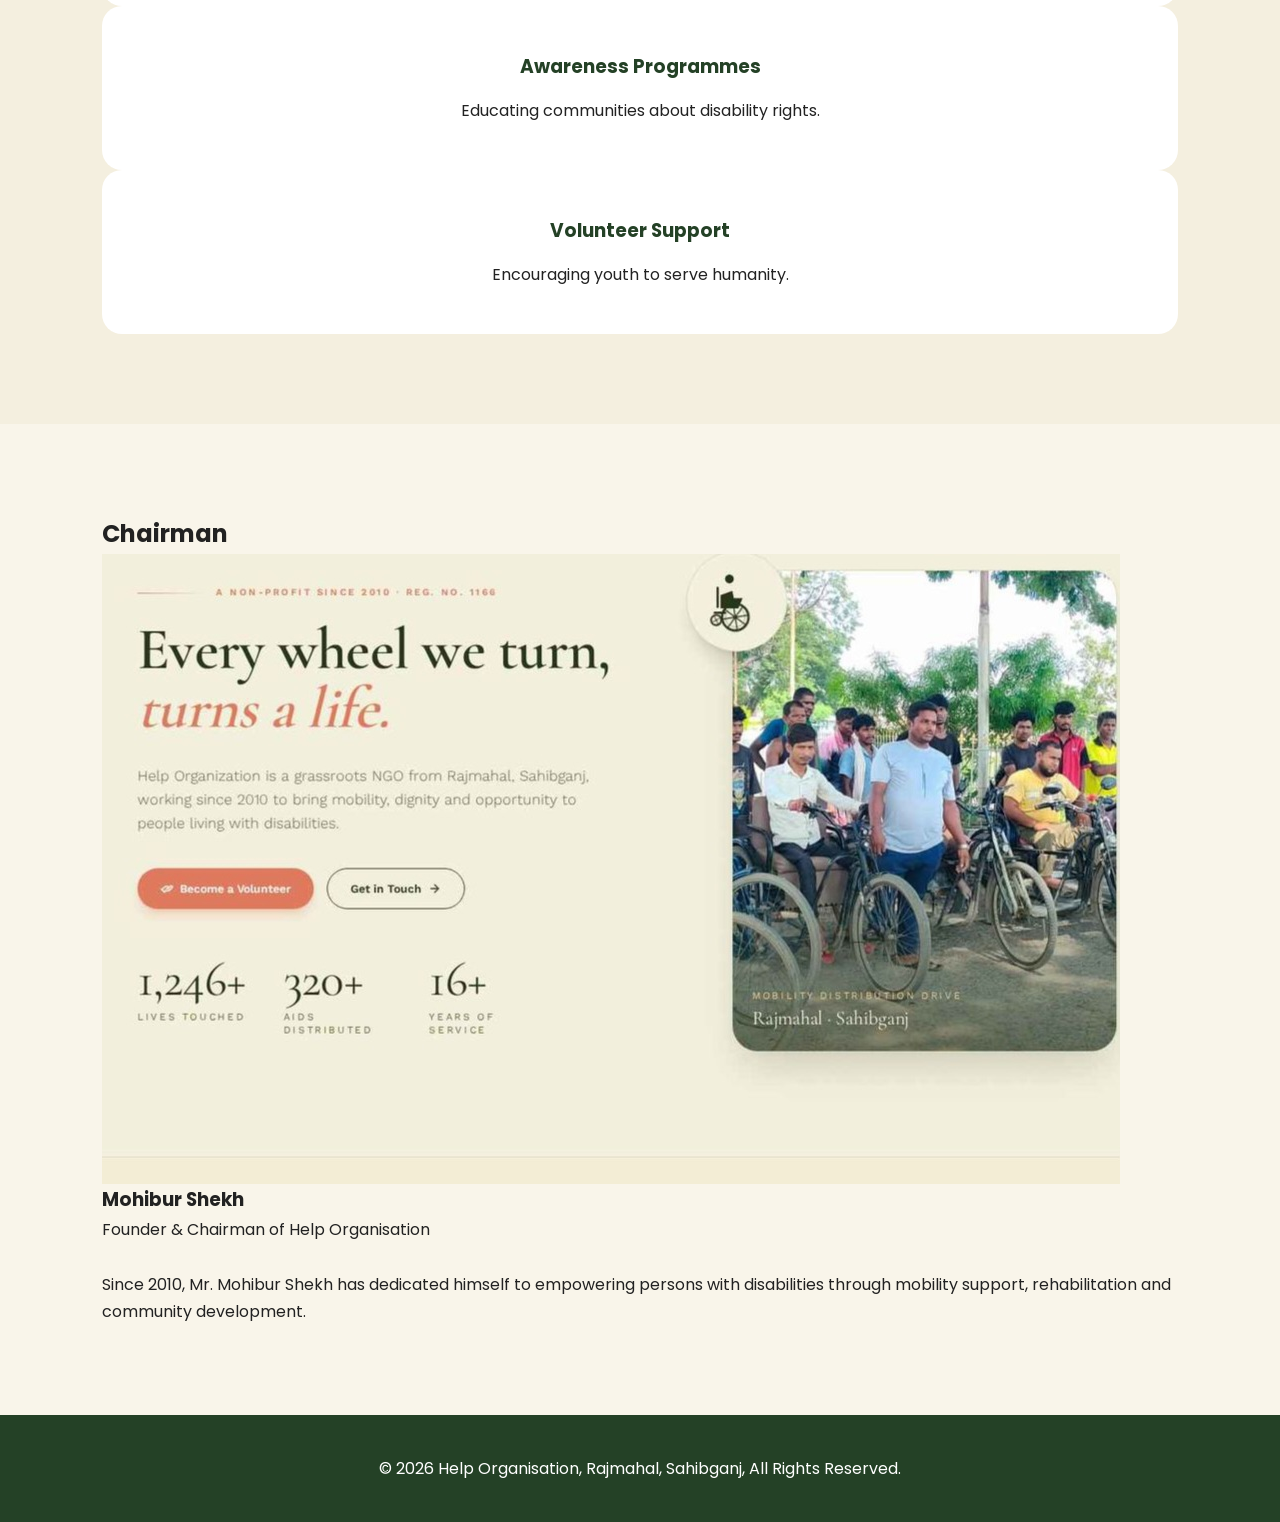
==== commit e41f3340: "Fix HTML encoding issues in index.html" ====
--- a/index.html
+++ b/index.html
@@ -231,7 +231,7 @@
 
 Reg. No.1166
 
-Help Organisation
+Help Organisation,
 
 Rajmahal,
 
@@ -745,9 +745,9 @@
 
 <p>
 
-© 2026 Help Organisation
-
-Rajmahal, Sahibganj
+© 2026 Help Organisation,
+
+Rajmahal, Sahibganj,
 
 All Rights Reserved.
 
